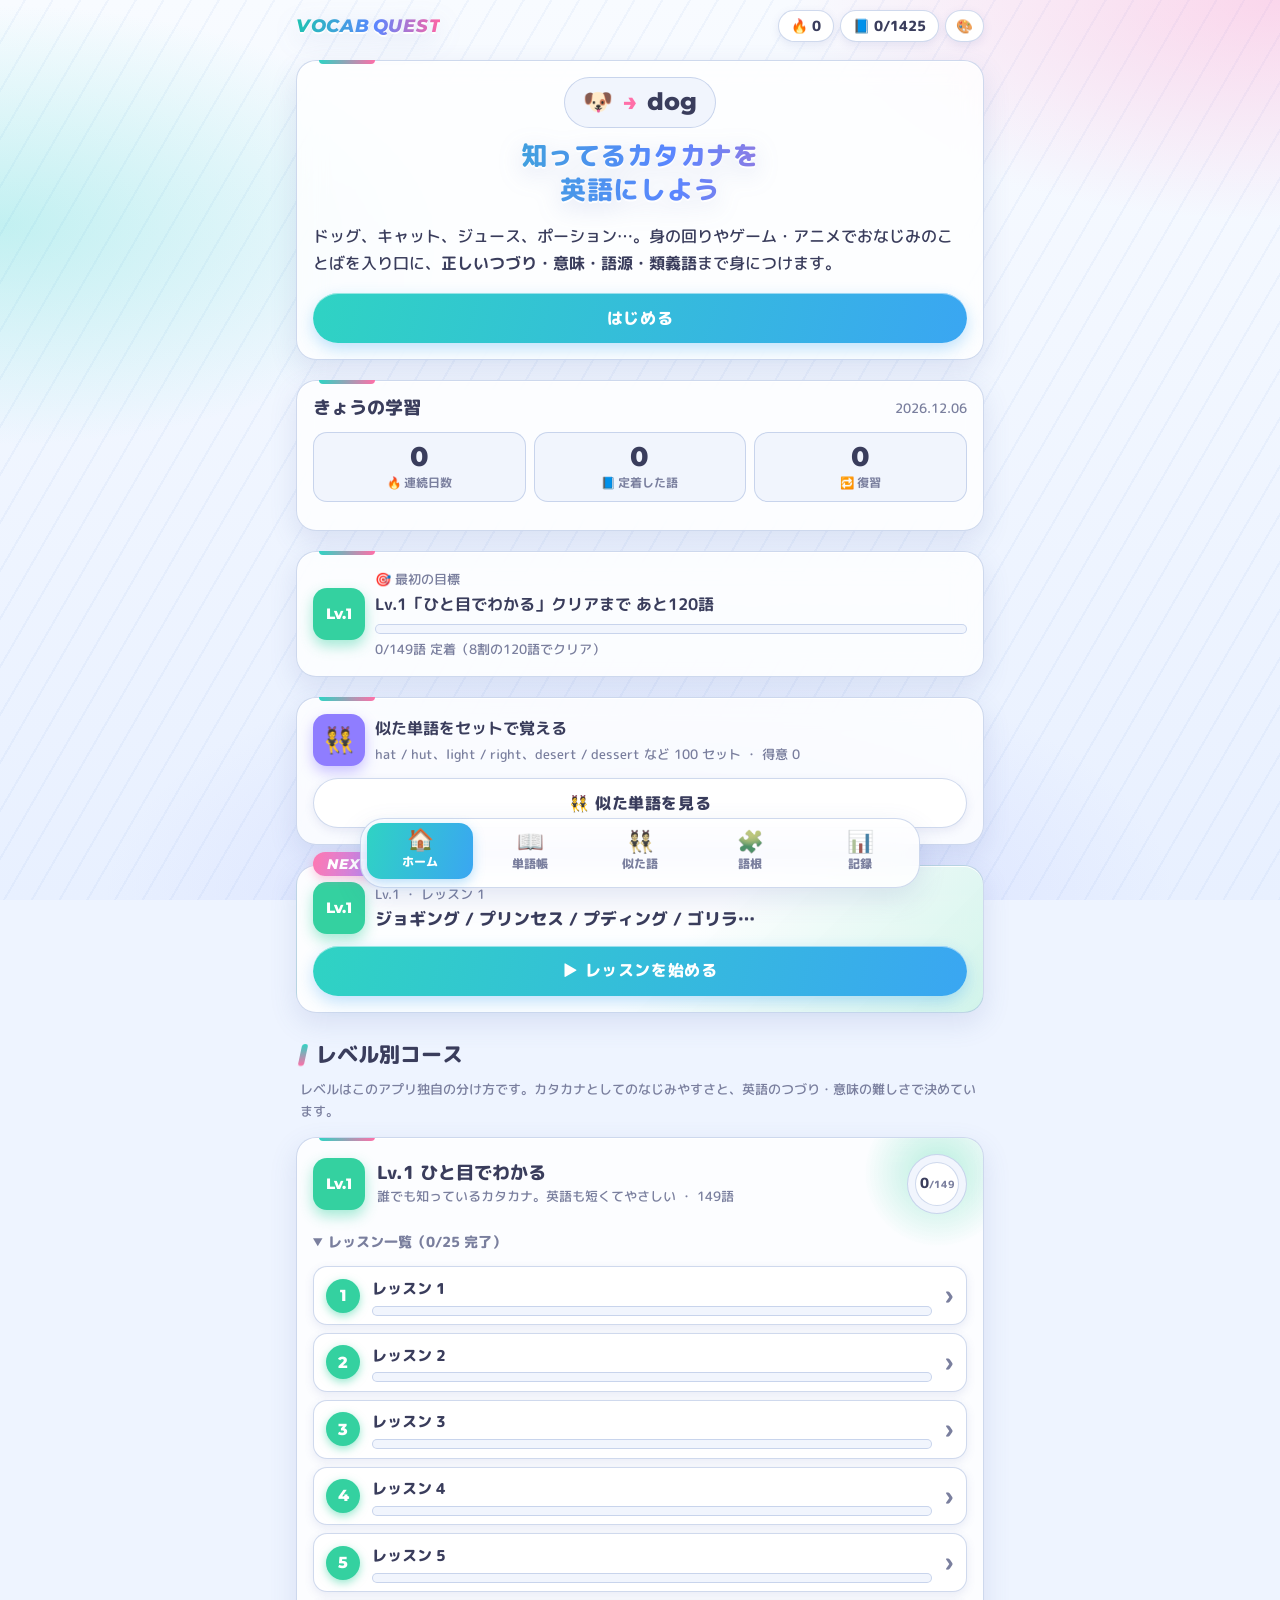
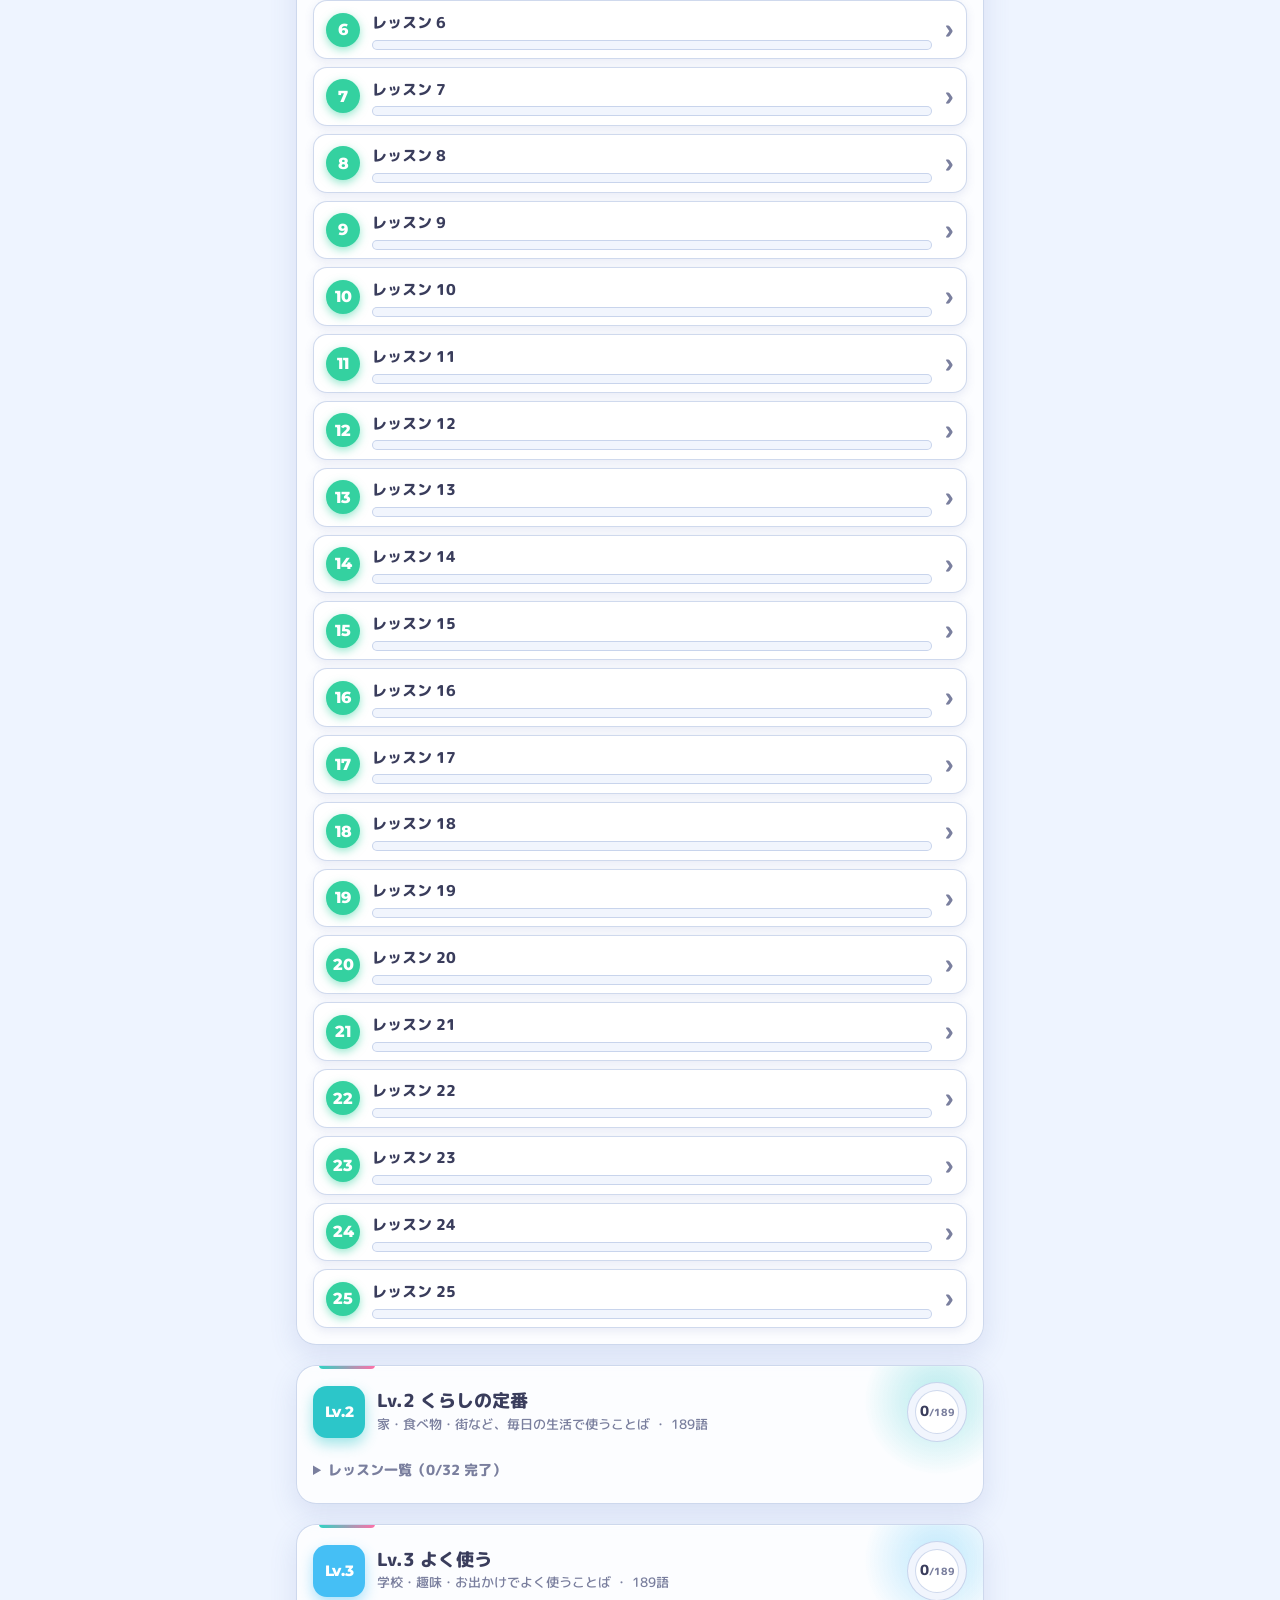
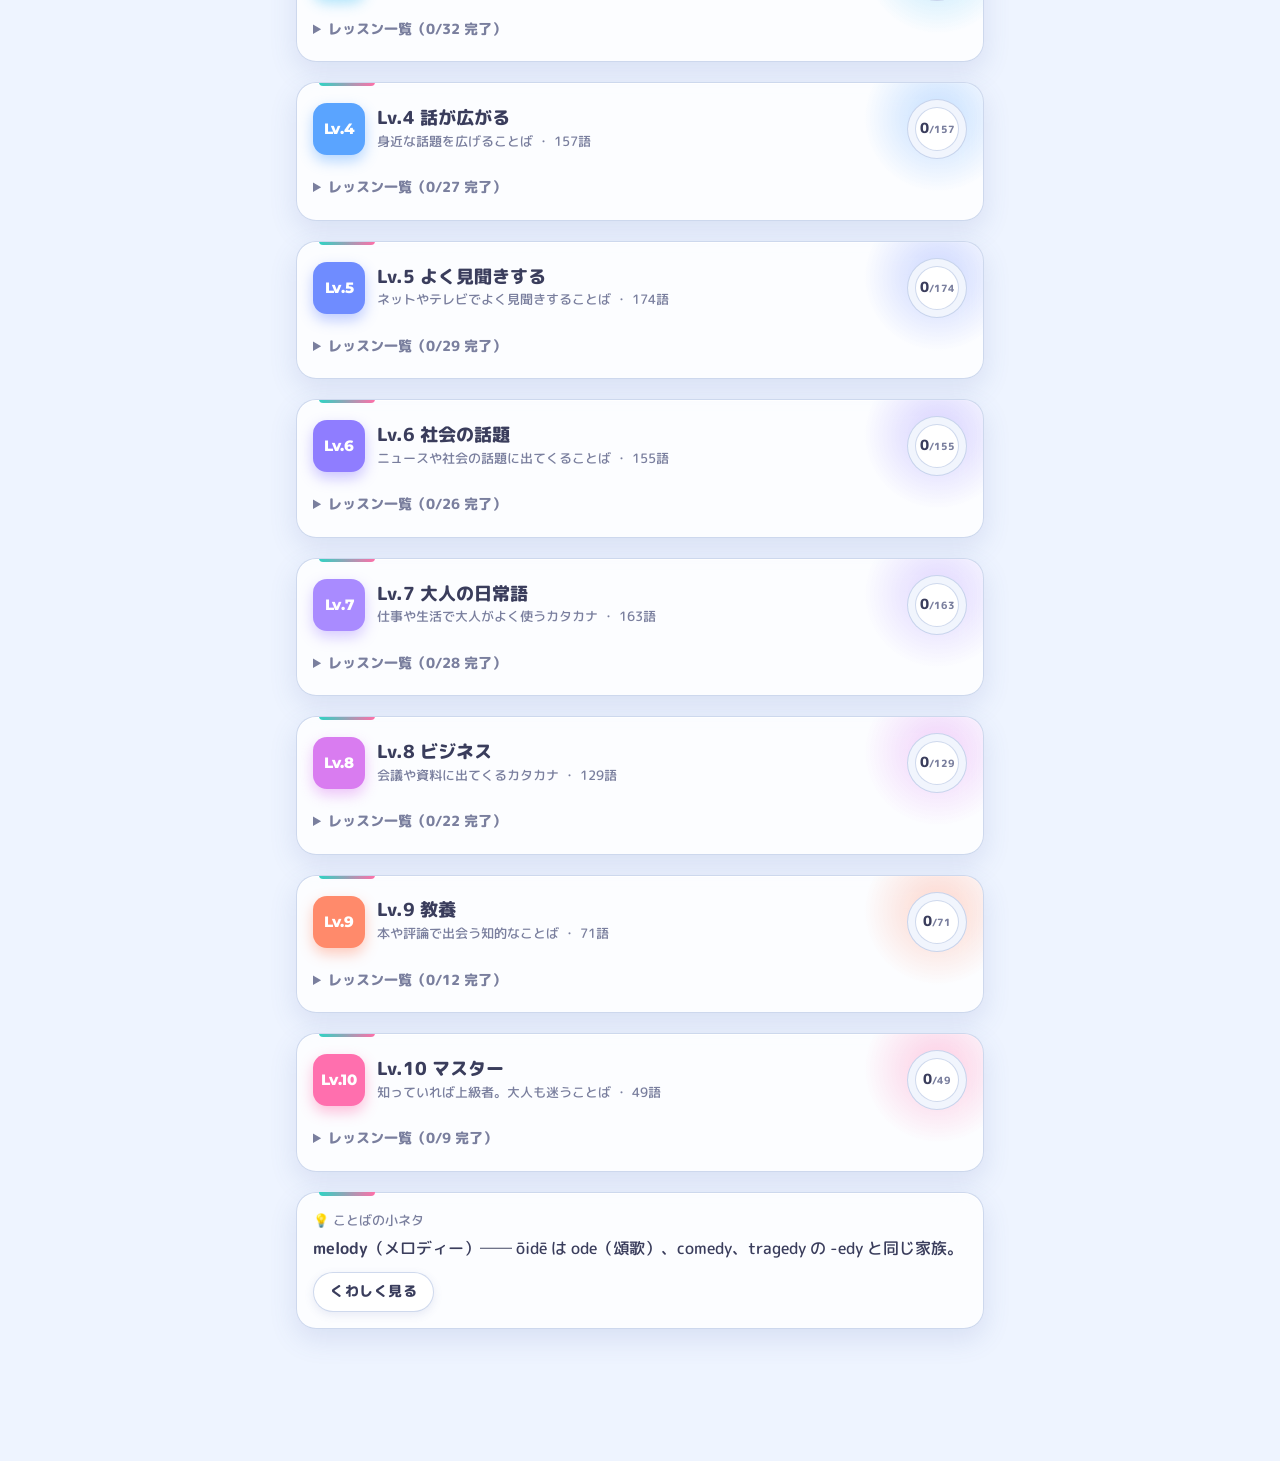
==== index.html @ 6900b091 "Add confusable word sets (hat/hut, light/right, desert/dessert, ...) Learners mix up words that diff" ====
<!doctype html>
<html lang="ja" data-theme="stage">
<head>
  <meta charset="utf-8">
  <meta name="viewport" content="width=device-width, initial-scale=1, viewport-fit=cover">
  <meta name="theme-color" content="#eef4ff">
  <title>Vocab Quest</title>
  <meta name="description" content="身の回りのカタカナ語から英単語を学ぶ">
  <link rel="icon" href="data:image/svg+xml,<svg xmlns='http://www.w3.org/2000/svg' viewBox='0 0 100 100'><text y='.9em' font-size='90'>🗝️</text></svg>">
  <script>
    // 保存済みのテーマを描画前に当てる（ちらつき防止）。テーマの一覧は app.js の THEMES
    try {
      const t = JSON.parse(localStorage.getItem("vocab-quest-save-v3") || "{}").settings?.theme;
      if (["stage", "pop", "street", "noble"].includes(t)) document.documentElement.dataset.theme = t;
    } catch { /* 保存データが読めなければ既定のテーマ */ }
  </script>
  <link rel="preconnect" href="https://fonts.googleapis.com">
  <link rel="preconnect" href="https://fonts.gstatic.com" crossorigin>
  <link rel="stylesheet" href="https://fonts.googleapis.com/css2?family=Dela+Gothic+One&family=M+PLUS+Rounded+1c:wght@500;700;800&family=Montserrat:ital,wght@0,700;0,800;1,800;1,900&family=Shippori+Mincho+B1:wght@700;800&family=Zen+Kaku+Gothic+New:wght@500;700;900&display=swap">
  <link rel="stylesheet" href="app/style.css">
</head>
<body>
  <header class="topbar">
    <div class="brand">VOCAB<span>QUEST</span></div>
    <div class="hud">
      <span class="pill" id="hud-streak" title="連続学習日数">🔥 0</span>
      <span class="pill" id="hud-learned" title="定着した単語">📘 0</span>
      <button class="pill" id="theme-btn" aria-label="テーマを変える">🎨</button>
    </div>
  </header>

  <main id="view" aria-live="polite"></main>

  <nav class="tabs" id="tabs">
    <button data-tab="home" class="active"><span>🏠</span>ホーム</button>
    <button data-tab="dex"><span>📖</span>単語帳</button>
    <button data-tab="pairs"><span>👯</span>似た語</button>
    <button data-tab="roots"><span>🧩</span>語根</button>
    <button data-tab="stats"><span>📊</span>記録</button>
  </nav>

  <div class="modal" id="modal" hidden>
    <div class="modal-body" role="dialog" aria-modal="true">
      <button class="close" id="modal-close" aria-label="閉じる">✕</button>
      <div id="modal-content"></div>
    </div>
  </div>

  <script src="app/app.js"></script>
</body>
</html>
---- app/style.css ----
/*
 * Vocab Quest のスタイル
 * 見た目はテーマで切り替える（<html data-theme="…">）。機能はどのテーマでも同じ。
 *   stage  … ステージ：白〜パステル、半透明のカード、グラデーション（音楽ゲーム風）※既定
 *   pop    … ポップ：太いフチどり、固い影、ぷっくりボタン（カジュアル対戦ゲーム風）
 *   street … ストリート：黒×ネオン、ステッカー、斜めのボタン（アーバンアクション風）
 *   noble  … ノーブル：紺と金、明朝の見出し、羊皮紙のカード（オープンワールドRPG風）
 * 共通部分は下のトークン（CSS 変数）だけで描き、テーマごとの装飾はファイル末尾にまとめる。
 */

/* ========== テーマのトークン ========== */
[data-theme="stage"] {
  color-scheme: light;
  --bg-color: #eef4ff;
  --bg:
    radial-gradient(55% 35% at 100% 0%, rgba(255, 128, 190, .30), transparent 70%),
    radial-gradient(50% 35% at 0% 25%, rgba(64, 220, 205, .28), transparent 70%),
    radial-gradient(60% 40% at 50% 100%, rgba(140, 150, 255, .22), transparent 70%),
    repeating-linear-gradient(-60deg, rgba(110, 150, 220, .07) 0 2px, transparent 2px 24px),
    linear-gradient(180deg, #f8fbff, #e8f0ff);
  --text: #3a3d5c;
  --text-soft: #7a7f9e;
  --on-bg: #3a3d5c;
  --on-bg-soft: #7a7f9e;
  --card: rgba(255, 255, 255, .8);
  --card-solid: #fff;
  --card-2: #f1f5fd;
  --line: #e2e8f4;
  --edge: rgba(150, 170, 215, .45);
  --bw: 1.5px;
  --bw-sm: 1.5px;
  --radius: 20px;
  --radius-sm: 14px;
  --shadow: 0 10px 28px rgba(80, 100, 170, .14), 0 1px 0 rgba(255, 255, 255, .9) inset;
  --shadow-sm: 0 3px 10px rgba(80, 100, 170, .12);
  --primary: linear-gradient(105deg, #2fd3c3, #3aa6f2);
  --primary-solid: #34bfe0;
  --primary-text: #fff;
  --good: linear-gradient(105deg, #5be39b, #22c5a2);
  --good-solid: #22c5a2;
  --good-bg: #e2faf1;
  --bad: linear-gradient(105deg, #ff86a6, #ff5a7c);
  --bad-solid: #ff5a7c;
  --bad-bg: #ffe9ef;
  --btn2: #fff;
  --accent: linear-gradient(105deg, #ff78b0, #b58cff);
  --accent-text: #fff;
  --hi: #ff6fa8;
  --warn: #ffa43b;
  --warn-bg: #fff4e2;
  --hint-bg: #fffae3;
  --tabs-bg: rgba(255, 255, 255, .86);
  --tab-active: linear-gradient(105deg, #2fd3c3, #3aa6f2);
  --tab-active-text: #fff;
  --input-bg: rgba(255, 255, 255, .9);
  --burst: rgba(255, 150, 200, .45);
  --display: "M PLUS Rounded 1c", sans-serif;
  --latin: "Montserrat", "M PLUS Rounded 1c", sans-serif;
  --sans: "M PLUS Rounded 1c", "Hiragino Maru Gothic ProN", "Hiragino Sans", "Noto Sans JP", system-ui, sans-serif;
  --title-fill: linear-gradient(90deg, #1fc2b2, #5a86ff 55%, #ff64a4);
  --area-1: #34d1a0;
  --area-2: #2cc6c9;
  --area-3: #45bff5;
  --area-4: #5aa4ff;
  --area-5: #6f8cff;
  --area-6: #8f7dff;
  --area-7: #a98bff;
  --area-8: #d97cf0;
  --area-9: #ff8a6b;
  --area-10: #ff6fae;
  --lv0: #e2e8f4;
  --lv1: #ffa3bc;
  --lv2: #ffc95c;
  --lv3: #6fdc9a;
  --lv4: #50c4f5;
  --lv5: #b394ff;
}
[data-theme="pop"] {
  color-scheme: light;
  --ink: #1d1747;
  --bg-color: #2a168f;
  --bg:
    radial-gradient(rgba(255, 255, 255, .09) 2px, transparent 2.5px) 0 0 / 24px 24px,
    radial-gradient(120% 60% at 50% 0%, rgba(255, 122, 198, .35), transparent 60%),
    linear-gradient(170deg, #5b3cf5, #2a168f 70%);
  --text: #1d1747;
  --text-soft: #5b5687;
  --on-bg: #fff;
  --on-bg-soft: rgba(255, 255, 255, .85);
  --card: #fff;
  --card-solid: #fff;
  --card-2: #f2efff;
  --line: #d9d3fb;
  --edge: #1d1747;
  --bw: 3px;
  --bw-sm: 2px;
  --radius: 22px;
  --radius-sm: 16px;
  --shadow: 0 6px 0 #1d1747;
  --shadow-sm: 0 3px 0 #1d1747;
  --primary: #ffd23f;
  --primary-solid: #ffd23f;
  --primary-text: #1d1747;
  --good: #3ddc84;
  --good-solid: #3ddc84;
  --good-bg: #d7fbe6;
  --bad: #ff5a6e;
  --bad-solid: #ff5a6e;
  --bad-bg: #ffe1e5;
  --btn2: #fff;
  --accent: #4cc9ff;
  --accent-text: #1d1747;
  --hi: #ff7ac6;
  --warn: #ff9f1c;
  --warn-bg: #fff1db;
  --hint-bg: #fff6d8;
  --tabs-bg: #fff;
  --tab-active: #ffd23f;
  --tab-active-text: #1d1747;
  --input-bg: #fff;
  --burst: rgba(255, 210, 63, .55);
  --display: "Dela Gothic One", "M PLUS Rounded 1c", sans-serif;
  --latin: "Dela Gothic One", sans-serif;
  --sans: "M PLUS Rounded 1c", "Hiragino Maru Gothic ProN", "Hiragino Sans", "Noto Sans JP", system-ui, sans-serif;
  --area-1: #2fd39a;
  --area-2: #26c7c4;
  --area-3: #3fc1ff;
  --area-4: #4fa2ff;
  --area-5: #5f8cff;
  --area-6: #8a7bff;
  --area-7: #a77bff;
  --area-8: #d86be6;
  --area-9: #ff7a59;
  --area-10: #ff5ca8;
  --lv0: #d9d3fb;
  --lv1: #ff9fb0;
  --lv2: #ffc24a;
  --lv3: #7be07b;
  --lv4: #4cc9ff;
  --lv5: #b98bff;
}
[data-theme="street"] {
  color-scheme: dark;
  --neon: #d2ff1f;
  --bg-color: #0d0d0f;
  --bg:
    radial-gradient(rgba(255, 255, 255, .07) 1px, transparent 1.4px) 0 0 / 7px 7px,
    linear-gradient(118deg, transparent 0 62%, rgba(210, 255, 31, .10) 62% 70%, transparent 70% 74%, rgba(255, 64, 129, .08) 74% 77%, transparent 77%),
    linear-gradient(180deg, #151518, #0b0b0d);
  --text: #f3f3f0;
  --text-soft: #9d9d98;
  --on-bg: #f3f3f0;
  --on-bg-soft: #a5a5a0;
  --card: #1a1a1d;
  --card-solid: #212125;
  --card-2: #28282d;
  --line: #34343a;
  --edge: #3b3b42;
  --bw: 2px;
  --bw-sm: 2px;
  --radius: 6px;
  --radius-sm: 4px;
  --shadow: 6px 6px 0 #000;
  --shadow-sm: 3px 3px 0 #000;
  --primary: #d2ff1f;
  --primary-solid: #d2ff1f;
  --primary-text: #0d0d0f;
  --good: #36f28a;
  --good-solid: #36f28a;
  --good-bg: #13301f;
  --bad: #ff4081;
  --bad-solid: #ff4081;
  --bad-bg: #3a1323;
  --btn2: #f3f3f0;
  --accent: #ff4081;
  --accent-text: #fff;
  --hi: #d2ff1f;
  --warn: #ffb020;
  --warn-bg: #33270e;
  --hint-bg: #2c2f14;
  --tabs-bg: #111113;
  --tab-active: #d2ff1f;
  --tab-active-text: #0d0d0f;
  --input-bg: #1a1a1d;
  --burst: rgba(210, 255, 31, .4);
  --display: "Dela Gothic One", "Zen Kaku Gothic New", sans-serif;
  --latin: "Montserrat", sans-serif;
  --sans: "Zen Kaku Gothic New", "Hiragino Sans", "Noto Sans JP", system-ui, sans-serif;
  --area-1: #36f28a;
  --area-2: #2ef2d0;
  --area-3: #2ee6ff;
  --area-4: #45c2ff;
  --area-5: #5c9dff;
  --area-6: #8f94ff;
  --area-7: #b28cff;
  --area-8: #e57cff;
  --area-9: #ff7a3d;
  --area-10: #ff4fa3;
  --lv0: #34343a;
  --lv1: #ff4081;
  --lv2: #ffb020;
  --lv3: #36f28a;
  --lv4: #2ee6ff;
  --lv5: #d2ff1f;
}
[data-theme="noble"] {
  color-scheme: dark;
  --gold: #d3bc8e;
  --bg-color: #11162c;
  --bg:
    radial-gradient(rgba(255, 244, 214, .5) .8px, transparent 1.2px) 0 0 / 53px 47px,
    radial-gradient(rgba(255, 244, 214, .3) .6px, transparent 1px) 20px 30px / 37px 41px,
    radial-gradient(90% 55% at 50% 0%, #34447a, transparent 75%),
    linear-gradient(180deg, #1a2246, #0e1226);
  --text: #3d3528;
  --text-soft: #857a66;
  --on-bg: #f3ead6;
  --on-bg-soft: #c2b594;
  --card: #f4eee1;
  --card-solid: #fbf7ee;
  --card-2: #ebe3d1;
  --line: #ddd0b3;
  --edge: #d3bc8e;
  --bw: 1px;
  --bw-sm: 1.5px;
  --radius: 10px;
  --radius-sm: 8px;
  --shadow: 0 0 0 4px #f4eee1, 0 0 0 5px rgba(211, 188, 142, .7), 0 14px 30px rgba(0, 0, 0, .45);
  --shadow-sm: 0 2px 6px rgba(60, 45, 20, .15);
  --primary: linear-gradient(180deg, #f0d99a, #d1ab5c);
  --primary-solid: #d9b46a;
  --primary-text: #3b2f16;
  --good: linear-gradient(180deg, #9fd08c, #6fae5d);
  --good-solid: #74b061;
  --good-bg: #e6f1dc;
  --bad: linear-gradient(180deg, #e98a7b, #c8584a);
  --bad-solid: #c8584a;
  --bad-bg: #f6e0da;
  --btn2: #fbf7ee;
  --accent: #4a5378;
  --accent-text: #f3ead6;
  --hi: #e9c46a;
  --warn: #c98a2b;
  --warn-bg: #f7ead0;
  --hint-bg: #f8efd6;
  --tabs-bg: rgba(20, 26, 52, .92);
  --tab-active: linear-gradient(180deg, #f0d99a, #d1ab5c);
  --tab-active-text: #3b2f16;
  --input-bg: #fbf7ee;
  --burst: rgba(240, 217, 154, .45);
  --display: "Shippori Mincho B1", "Hiragino Mincho ProN", serif;
  --latin: "Shippori Mincho B1", serif;
  --sans: "Zen Kaku Gothic New", "Hiragino Sans", "Noto Sans JP", system-ui, sans-serif;
  --title-fill: linear-gradient(180deg, #fff3cf, #e1bd6e 60%, #b88a3a);
  --area-1: #6fb58a;
  --area-2: #5fb0ab;
  --area-3: #5fa9d6;
  --area-4: #6d9dd6;
  --area-5: #7a92d6;
  --area-6: #8c8cd6;
  --area-7: #9d86d6;
  --area-8: #b97fbf;
  --area-9: #d9825d;
  --area-10: #c9738f;
  --lv0: #ddd0b3;
  --lv1: #d9868f;
  --lv2: #e0b45a;
  --lv3: #86b86e;
  --lv4: #5fa9d6;
  --lv5: #a58be0;
}

/* ========== 共通 ========== */
* { box-sizing: border-box; }
html, body { margin: 0; }
body {
  min-height: 100vh;
  color: var(--text);
  font-family: var(--sans);
  font-weight: 500;
  line-height: 1.7;
  padding-bottom: calc(96px + env(safe-area-inset-bottom));
  background: var(--bg), var(--bg-color);
  background-color: var(--bg-color);
  background-attachment: fixed;
}
body.in-session { padding-bottom: 32px; }
button { font: inherit; color: inherit; cursor: pointer; -webkit-tap-highlight-color: transparent; }
h1, h2, h3, h4 { line-height: 1.3; margin: 0 0 .5em; font-weight: 800; }
h2 { font-size: 1.2rem; }
h3 { font-size: 1.05rem; }
.muted { color: var(--text-soft); }
.small { font-size: .82rem; }
.center { text-align: center; }
.spacer { flex: 1; min-width: 0; }
.row { display: flex; gap: 10px; align-items: center; flex-wrap: wrap; }
:focus-visible { outline: 3px solid var(--hi); outline-offset: 2px; }

.display { font-family: var(--display); font-weight: 800; letter-spacing: .02em; }
.section-title { font-family: var(--display); font-weight: 800; font-size: 1.3rem; color: var(--on-bg); margin: 28px 4px 14px; }
.section-title .small { font-family: var(--sans); font-weight: 700; color: var(--on-bg-soft); margin-left: 6px; letter-spacing: 0; }
.lead { color: var(--on-bg-soft); margin: -4px 4px 14px; }

/* ---------- カード ---------- */
.card {
  position: relative;
  background: var(--card);
  border: var(--bw) solid var(--edge);
  border-radius: var(--radius);
  box-shadow: var(--shadow);
  padding: 16px;
  margin: 0 0 20px;
}
.pop { animation: pop .38s cubic-bezier(.3, 1.5, .5, 1) both; }
@keyframes pop { from { transform: scale(.95) translateY(8px); opacity: 0; } to { transform: none; opacity: 1; } }

/* ---------- トップバー ---------- */
.topbar {
  position: sticky; top: 0; z-index: 5;
  display: flex; align-items: center; justify-content: space-between; gap: 10px;
  padding: 10px 16px; max-width: 720px; margin: 0 auto;
}
.brand { font-family: var(--latin); font-weight: 800; font-size: 1.15rem; color: var(--on-bg); white-space: nowrap; }
.brand span { margin-left: 3px; }
.hud { display: flex; gap: 6px; }
.pill {
  display: inline-flex; align-items: center; gap: 4px; white-space: nowrap; min-height: 32px;
  padding: 2px 12px; border-radius: 999px; font-weight: 800; font-size: .85rem; color: var(--text);
  background: var(--card-solid); border: var(--bw-sm) solid var(--edge); box-shadow: var(--shadow-sm);
}
button.pill { padding: 2px 10px; }
body.in-session .topbar { display: none; }

main { max-width: 720px; margin: 0 auto; padding: 8px 16px 16px; }

/* ---------- タブ ---------- */
.tabs {
  position: fixed; left: 12px; right: 12px; bottom: calc(12px + env(safe-area-inset-bottom)); z-index: 5;
  max-width: 560px; margin: 0 auto;
  display: grid; grid-template-columns: repeat(5, 1fr); gap: 4px; padding: 6px;
  background: var(--tabs-bg); border: var(--bw) solid var(--edge); border-radius: calc(var(--radius) + 4px);
  box-shadow: var(--shadow); backdrop-filter: blur(12px); -webkit-backdrop-filter: blur(12px);
}
.tabs button {
  background: none; border: 0; border-radius: var(--radius-sm); padding: 4px 0 6px; min-height: 56px;
  display: flex; flex-direction: column; align-items: center; justify-content: center;
  font-size: .72rem; font-weight: 800; color: var(--text-soft); transition: transform .15s;
}
.tabs button span { font-size: 1.35rem; line-height: 1.2; filter: grayscale(.6); }
.tabs button.active { background: var(--tab-active); color: var(--tab-active-text); transform: translateY(-2px); }
.tabs button.active span { filter: none; }
body.in-session .tabs { display: none; }

/* ---------- ボタン ---------- */
.btn {
  --face: var(--primary); --face-text: var(--primary-text);
  display: inline-flex; align-items: center; justify-content: center; gap: 6px;
  min-height: 50px; padding: 8px 22px; border-radius: 999px;
  font-weight: 800; font-size: 1rem; color: var(--face-text);
  background: var(--face); border: 0;
  transition: transform .08s, box-shadow .08s, filter .15s;
}
.btn:hover:not(:disabled) { filter: brightness(1.05); }
.btn.green { --face: var(--good); --face-text: #fff; }
.btn.danger { --face: var(--bad); --face-text: #fff; }
.btn.secondary { --face: var(--btn2); --face-text: var(--text); }
.btn.ghost { background: transparent; box-shadow: none; border-color: transparent; color: var(--text-soft); text-decoration: underline; text-underline-offset: 3px; }
.btn.small { min-height: 40px; padding: 4px 16px; font-size: .88rem; }
.btn.block { width: 100%; }
.btn:disabled { opacity: .45; cursor: not-allowed; }
.icon-btn {
  width: 44px; height: 44px; flex: none; border-radius: var(--radius-sm); font-weight: 800; color: var(--text);
  background: var(--card-solid); border: var(--bw-sm) solid var(--edge); box-shadow: var(--shadow-sm);
}
.speak {
  flex: none; min-width: 44px; min-height: 40px; border-radius: var(--radius-sm); font-size: 1rem;
  background: var(--card-2); border: var(--bw-sm) solid var(--edge);
}
.speak:active { transform: translateY(2px); }

.chip {
  display: inline-flex; align-items: center; gap: 6px; padding: 3px 12px; border-radius: 999px;
  font-size: .85rem; font-weight: 700; margin: 3px 4px 3px 0;
  background: var(--card-2); border: var(--bw-sm) solid var(--edge); color: var(--text);
}
button.chip:active { transform: translateY(2px); }

/* ---------- ゲージ類 ---------- */
.bar { height: 10px; background: var(--card-2); border: var(--bw-sm) solid var(--edge); border-radius: 999px; overflow: hidden; }
.bar div { height: 100%; width: 0; border-radius: 999px; transition: width .5s; background: var(--good); }
.bar.lv0 div { background: var(--lv0); } .bar.lv1 div { background: var(--lv1); } .bar.lv2 div { background: var(--lv2); }
.bar.lv3 div { background: var(--lv3); } .bar.lv4 div { background: var(--lv4); } .bar.lv5 div { background: var(--lv5); }

/* 習熟度メーター：5マス。段階ごとに色が変わる */
.meter { display: inline-flex; gap: 2px; vertical-align: middle; flex: none; }
.meter i { width: 9px; height: 12px; border-radius: 3px; background: var(--card-2); border: 1.5px solid var(--edge); }
.meter.lv1 i:nth-child(-n+1), .meter.lv2 i:nth-child(-n+2), .meter.lv3 i:nth-child(-n+3),
.meter.lv4 i:nth-child(-n+4), .meter.lv5 i:nth-child(-n+5) { background: var(--c); border-color: var(--c); }
.meter.lv1 { --c: var(--lv1); } .meter.lv2 { --c: var(--lv2); } .meter.lv3 { --c: var(--lv3); }
.meter.lv4 { --c: var(--lv4); } .meter.lv5 { --c: var(--lv5); }

/* 円形プログレス */
.ring {
  --p: 0; --c: var(--area, var(--good-solid));
  flex: none; width: 60px; height: 60px; border-radius: 50%; display: inline-grid; place-items: center;
  background: conic-gradient(var(--c) calc(var(--p) * 1%), var(--card-2) 0);
  border: var(--bw-sm) solid var(--edge);
}
.ring > span {
  width: 44px; height: 44px; border-radius: 50%; background: var(--card-solid); border: var(--bw-sm) solid var(--edge);
  display: flex; align-items: baseline; justify-content: center; padding-top: 13px;
  font-weight: 800; font-size: .85rem; line-height: 1; white-space: nowrap; color: var(--text);
}
.ring small { font-size: .6rem; color: var(--text-soft); }

/* ---------- ホーム ---------- */
.welcome { text-align: center; }
.welcome .display { font-size: 1.6rem; margin: 10px 0; line-height: 1.35; }
.welcome p { text-align: left; }
.welcome-art {
  display: inline-flex; align-items: center; gap: 10px; font-size: 1.5rem; font-weight: 800; font-family: var(--latin);
  padding: 4px 18px; border-radius: 999px; background: var(--card-2); border: var(--bw-sm) solid var(--edge);
}
.welcome-art span { color: var(--hi); }

.today h2 { font-size: 1.1rem; margin: 0; }
.today-grid { display: grid; grid-template-columns: repeat(3, 1fr); gap: 8px; margin: 12px 0; }
.stat-tile {
  display: flex; flex-direction: column; align-items: center; padding: 8px 4px; border-radius: var(--radius-sm);
  background: var(--card-2); border: var(--bw-sm) solid var(--edge);
}
.stat-tile b { font-family: var(--latin); font-weight: 800; font-size: 1.7rem; line-height: 1.2; }
.stat-tile span { font-size: .72rem; font-weight: 700; color: var(--text-soft); white-space: nowrap; }
.stat-tile.hot { border-color: var(--hi); }
.today .small.center { margin: 8px 0 0; }

.next-lesson .btn { margin-top: 12px; }
.ribbon {
  position: absolute; z-index: 2; top: -14px; left: 16px; padding: 0 14px; border-radius: 999px; line-height: 1.8;
  font-family: var(--latin); font-weight: 800; font-style: italic; font-size: .85rem; letter-spacing: .08em;
  color: var(--accent-text); background: var(--accent);
}
.lesson-words { font-weight: 800; font-size: 1.05rem; }

.topic-badge {
  flex: none; width: 52px; height: 52px; border-radius: var(--radius-sm); display: grid; place-items: center; font-size: 1.6rem;
  background: var(--area); border: var(--bw-sm) solid var(--edge);
}
.topic-badge.big { width: 76px; height: 76px; font-size: 2.4rem; border-radius: calc(var(--radius-sm) + 6px); margin: 0 auto 8px; }
.topic-head { position: relative; display: flex; align-items: center; gap: 12px; margin-bottom: 12px; }
.topic-head h3 { margin: 0; font-size: 1.15rem; font-family: var(--display); }
.lesson-list { display: grid; gap: 8px; }
.lessons summary { cursor: pointer; font-weight: 800; font-size: .9rem; padding: 4px 0; color: var(--text-soft); list-style-position: inside; }
.lessons[open] summary { margin-bottom: 8px; }
.lesson {
  display: flex; align-items: center; gap: 12px; width: 100%; min-height: 56px; text-align: left; color: var(--text);
  padding: 8px 12px; border-radius: var(--radius-sm); background: var(--card-solid); border: var(--bw-sm) solid var(--edge);
  box-shadow: var(--shadow-sm); transition: transform .08s, box-shadow .08s;
}
.lesson:hover { background: var(--card-2); }
.lesson:active { transform: translateY(2px); }
.lesson .num {
  flex: none; width: 34px; height: 34px; border-radius: 50%; display: grid; place-items: center;
  font-family: var(--latin); font-weight: 800; color: #fff; background: var(--area);
}
.lesson.done .num { background: var(--good-solid); }
.lesson-name { display: block; font-weight: 800; font-size: .95rem; margin-bottom: 4px; }
.topic-badge.grade { font-family: var(--latin); font-weight: 800; font-size: .95rem; color: #fff; letter-spacing: -.02em; }
.topic-badge.grade.big { font-size: 1.5rem; }
.dist-label .topic-badge.grade { width: 34px; height: 34px; font-size: .72rem; border-radius: 10px; }
.dist-row.grade-row { grid-template-columns: 150px 1fr 52px; }
.grade-chip {
  display: inline-block; font-size: .7rem; font-weight: 800; line-height: 1.6; padding: 0 8px; border-radius: 999px;
  color: #fff; background: var(--area, var(--accent)); vertical-align: middle;
}
.detail-head .grade-chip { margin-right: 4px; }
.level-card b { display: block; margin-bottom: 6px; }
.level-card .bar { margin-bottom: 4px; }
.level-up { display: grid; justify-items: center; gap: 4px; text-align: center; }
/* 似た単語 */
.chip-row { display: flex; flex-wrap: wrap; gap: 6px; margin: 14px 0; }
.chip.on { background: var(--accent); color: var(--accent-text); border-color: transparent; }
.pair-words { display: grid; grid-template-columns: repeat(auto-fit, minmax(120px, 1fr)); gap: 8px; margin: 10px 0 6px; }
.pair-word { padding: 8px 10px; border-radius: var(--radius-sm); background: var(--card-2); border: var(--bw-sm) solid var(--edge); }
.pair-word .en { font-family: var(--latin); font-size: 1.2rem; }
.ipa { font-family: "Lucida Sans Unicode", "Arial Unicode MS", system-ui, sans-serif; }
.pair-point { margin: 6px 0 8px; }
.pair-examples summary { cursor: pointer; font-weight: 800; color: var(--text-soft); margin-bottom: 6px; }
.pair-card .btn { margin-top: 6px; }
.pair-sentence { display: block; font-family: var(--latin); font-size: 1.15rem; font-weight: 800; line-height: 1.5; margin-bottom: 6px; }
.pairs-home .btn { margin-top: 12px; }
.cefr { font-family: var(--latin); font-size: .68rem; font-weight: 800; padding: 0 6px; border-radius: 6px; background: var(--card-2); border: 1px solid var(--edge); margin-left: 4px; }
.lesson .chev { font-size: 1.5rem; font-weight: 800; color: var(--text-soft); }
.trivia p { margin: 4px 0 10px; }

.lesson-intro { text-align: center; }
.lesson-intro .display { font-size: 1.8rem; margin: 4px 0; }
.word-rows { list-style: none; padding: 0; margin: 14px 0 18px; display: grid; gap: 6px; text-align: left; }
.word-rows button {
  width: 100%; display: flex; align-items: center; gap: 10px; min-height: 48px; padding: 6px 12px; color: var(--text);
  background: var(--card-2); border: var(--bw-sm) solid var(--edge); border-radius: var(--radius-sm); text-align: left;
}
.word-rows b { margin-right: 8px; }

/* ---------- 問題 ---------- */
.quiz-top { display: flex; align-items: center; gap: 10px; padding-top: 8px; }
.steps {
  flex: 1; display: flex; gap: 4px; padding: 5px; border-radius: 999px;
  background: var(--card-solid); border: var(--bw-sm) solid var(--edge); box-shadow: var(--shadow-sm);
}
.steps i { flex: 1; height: 10px; border-radius: 999px; background: var(--card-2); }
.steps i.now { background: var(--primary); animation: pulse 1.2s ease-in-out infinite; }
.steps i.ok { background: var(--good-solid); }
.steps i.ng { background: var(--bad-solid); }
@keyframes pulse { 50% { opacity: .45; } }
.count { font-family: var(--latin); font-weight: 800; font-style: italic; color: var(--on-bg); min-width: 44px; text-align: right; }
.quiz-title { color: var(--on-bg-soft); margin: 8px 4px 14px; font-weight: 700; }

.tag {
  display: inline-block; padding: 2px 12px; border-radius: 999px; font-size: .8rem; font-weight: 800;
  background: var(--accent); color: var(--accent-text);
}
.prompt { font-size: 1.05rem; margin: 10px 0 4px; font-weight: 700; }
.prompt .big { display: block; font-family: var(--display); font-weight: 800; font-size: 2.1rem; line-height: 1.35; margin: 4px 0; word-break: break-word; }
.prompt .big.en { font-family: var(--latin); letter-spacing: .01em; }
.prompt .scene { display: block; font-size: .85rem; font-weight: 500; color: var(--text-soft); margin: 2px 0 8px; }
.prompt .origin { display: block; padding: 10px 14px; margin: 4px 0 10px; border-radius: var(--radius-sm); background: var(--hint-bg); border: var(--bw-sm) dashed var(--edge); }

.choices { display: grid; gap: 10px; margin-top: 14px; }
.choice {
  display: flex; align-items: center; gap: 12px; text-align: left; min-height: 56px; padding: 8px 14px 8px 10px; color: var(--text);
  border-radius: var(--radius-sm); background: var(--card-solid); border: var(--bw-sm) solid var(--edge); box-shadow: var(--shadow-sm);
  font-weight: 700; transition: transform .08s, box-shadow .08s, background .15s, border-color .15s;
}
.choice .key {
  flex: none; width: 32px; height: 32px; border-radius: 10px; display: grid; place-items: center;
  font-family: var(--latin); font-weight: 800; font-size: .9rem; background: var(--card-2); border: var(--bw-sm) solid var(--edge);
}
.choice:hover:not(:disabled) { border-color: var(--hi); }
.choice:hover:not(:disabled) .key { background: var(--primary); color: var(--primary-text); border-color: transparent; }
.choice:active:not(:disabled) { transform: translateY(2px); }
.choice:disabled { cursor: default; }
.choice.correct { background: var(--good-bg); border-color: var(--good-solid); animation: bounce .45s; }
.choice.wrong { background: var(--bad-bg); border-color: var(--bad-solid); animation: shake .35s; }
.choice.correct .key, .choice.wrong .key { font-size: 0; color: #fff; border-color: transparent; }
.choice.correct .key { background: var(--good-solid); }
.choice.wrong .key { background: var(--bad-solid); }
.choice.correct .key::after { content: "✓"; font-size: .95rem; }
.choice.wrong .key::after { content: "✗"; font-size: .95rem; }
@keyframes bounce { 40% { transform: scale(1.03); } 70% { transform: scale(.99); } }
@keyframes shake { 25% { transform: translateX(-6px); } 75% { transform: translateX(6px); } }

.spell-slots { display: flex; flex-wrap: wrap; gap: 5px; min-height: 52px; margin: 16px 0; justify-content: center; }
.spell-slots span {
  width: 32px; height: 44px; border-radius: 10px; display: grid; place-items: center;
  font-family: var(--latin); font-weight: 800; font-size: 1.35rem; background: var(--card-2); border: var(--bw-sm) dashed var(--text-soft);
}
.spell-slots span.filled { background: var(--card-solid); border: var(--bw-sm) solid var(--edge); animation: pop .2s both; }
.spell-slots.correct span { background: var(--good-bg); border-color: var(--good-solid); }
.spell-slots.wrong span { background: var(--bad-bg); border-color: var(--bad-solid); }
.spell-slots.wrong { animation: shake .35s; }
.tiles { display: flex; flex-wrap: wrap; gap: 8px; justify-content: center; }
.tile {
  width: 46px; height: 50px; border-radius: 12px; font-family: var(--latin); font-weight: 800; font-size: 1.35rem;
  color: var(--primary-text); background: var(--primary); border: 0; box-shadow: var(--shadow-sm);
}
.tile:active:not(:disabled) { transform: translateY(3px); }
.tile:disabled { opacity: .2; }

.helpers { display: flex; flex-wrap: wrap; gap: 8px; align-items: center; margin-top: 16px; padding-top: 14px; border-top: 2px dashed var(--line); }
.helpers[hidden] { display: none; }

.tip { background: var(--card-2); border-radius: var(--radius-sm); padding: 10px 14px; margin-top: 10px; font-size: .9rem; border: var(--bw-sm) solid var(--edge); }
.tip.warn { background: var(--warn-bg); border-color: var(--warn); border-left-width: 6px; }
#hint .tip { background: var(--hint-bg); }

.feedback { padding: 0; overflow: hidden; }
.feedback .verdict {
  display: flex; align-items: center; gap: 10px; padding: 10px 16px;
  font-family: var(--display); font-weight: 800; font-size: 1.2rem; color: #fff;
}
.feedback.ok .verdict { background: var(--good); }
.feedback.ng .verdict { background: var(--bad); }
.fb-body { padding: 14px 16px 16px; }
.feedback .word { font-family: var(--latin); font-weight: 800; font-size: 1.6rem; }
.feedback .meaning { font-weight: 800; font-size: 1.05rem; }

/* ---------- 結果 ---------- */
.result { text-align: center; padding-top: 12px; }
.result .display { font-size: 2rem; margin: 6px 0 0; }
.result > p { color: var(--on-bg-soft); margin: 4px 0 18px; }
.burst { position: relative; width: 150px; height: 150px; margin: 0 auto; display: grid; place-items: center; }
.burst::before {
  content: ""; position: absolute; inset: 0; border-radius: 50%;
  background: repeating-conic-gradient(var(--burst) 0 12deg, transparent 12deg 30deg);
  -webkit-mask: radial-gradient(circle, #000 35%, transparent 70%); mask: radial-gradient(circle, #000 35%, transparent 70%);
  opacity: 0;
}
.burst.shine::before { opacity: 1; animation: spin 12s linear infinite; }
.burst span {
  position: relative; width: 104px; height: 104px; border-radius: 50%; display: grid; place-items: center; font-size: 3.4rem;
  background: var(--card-solid); border: var(--bw) solid var(--edge); box-shadow: var(--shadow);
  animation: pop .5s cubic-bezier(.3, 1.8, .5, 1) both;
}
@keyframes spin { to { transform: rotate(360deg); } }
.result-grid { display: grid; grid-template-columns: repeat(3, 1fr); gap: 10px; text-align: center; }
.result-grid > div {
  display: flex; flex-direction: column; align-items: center; justify-content: center; gap: 4px;
  padding: 10px 4px; border-radius: var(--radius-sm); background: var(--card-2); border: var(--bw-sm) solid var(--edge);
}
.result-grid > div > span:last-child { font-size: .75rem; font-weight: 700; color: var(--text-soft); }
.result-grid b { font-family: var(--latin); font-weight: 800; font-size: 1.7rem; line-height: 60px; }
.result-grid b small { font-size: .9rem; color: var(--text-soft); }
.drops { text-align: left; }
.drops h4 { margin: 8px 0 6px; font-size: .95rem; }
.drops h4:first-child { margin-top: 0; }

/* ---------- 単語帳 ---------- */
.filters { display: grid; grid-template-columns: 1fr auto; gap: 8px; margin-bottom: 10px; }
.filters input, .filters select {
  min-height: 48px; padding: 8px 14px; border-radius: var(--radius-sm); border: var(--bw-sm) solid var(--edge); box-shadow: var(--shadow-sm);
  background: var(--input-bg); color: var(--text); font: inherit; font-weight: 700; min-width: 0;
}
.toggle { display: inline-flex; align-items: center; gap: 10px; font-weight: 700; cursor: pointer; margin-bottom: 14px; }
main > .toggle { color: var(--on-bg); margin-left: 4px; }
.toggle input { position: absolute; opacity: 0; width: 1px; height: 1px; }
.toggle span {
  position: relative; width: 48px; height: 28px; border-radius: 999px; flex: none;
  background: var(--card-2); border: var(--bw-sm) solid var(--edge); transition: background .2s;
}
.toggle span::after {
  content: ""; position: absolute; top: 3px; left: 3px; width: 18px; height: 18px; border-radius: 50%;
  background: #fff; box-shadow: 0 1px 3px rgba(0, 0, 0, .3); transition: transform .2s;
}
.toggle input:checked + span { background: var(--good-solid); }
.toggle input:checked + span::after { transform: translateX(20px); }
.toggle input:focus-visible + span { outline: 3px solid var(--hi); outline-offset: 2px; }
.card .toggle { margin-bottom: 0; }

.dex-grid { display: grid; grid-template-columns: repeat(auto-fill, minmax(150px, 1fr)); gap: 12px; }
.dex-item {
  display: flex; flex-direction: column; align-items: flex-start; gap: 2px; text-align: left; color: var(--text);
  padding: 16px 12px 12px; border-radius: var(--radius-sm); background-color: var(--card-solid);
  border: var(--bw-sm) solid var(--edge); box-shadow: var(--shadow-sm);
  background-image: linear-gradient(var(--area), var(--area)); background-size: 100% 6px; background-repeat: no-repeat;
}
.dex-item:active { transform: translateY(2px); }
.dex-item .w { font-family: var(--latin); font-weight: 800; font-size: 1.05rem; }
.dex-item.new { background-color: var(--card-2); }
.dex-item.new .w { color: var(--text-soft); }

.detail-head { text-align: left; padding-right: 44px; }
.detail .display { font-family: var(--latin); font-size: 2.1rem; margin: 0; word-break: break-word; }
.detail .meaning { font-size: 1.1rem; font-weight: 800; margin: 8px 0; }
.detail section { margin-top: 18px; }
.detail h4 {
  display: flex; width: fit-content; align-items: center; gap: 6px; margin: 0 0 8px; font-size: .9rem;
  padding: 1px 12px; border-radius: 999px; color: #fff; background: var(--area);
}
.detail h4 .speak { min-width: 30px; min-height: 26px; margin-right: -8px; font-size: .75rem; background: #fff; border: 0; }
.syn-table { width: 100%; border-collapse: collapse; font-size: .9rem; }
.syn-table th, .syn-table td { border-top: 1px solid var(--line); padding: 8px 6px; vertical-align: top; text-align: left; }
.syn-table th { color: var(--text-soft); font-weight: 700; }
@media (max-width: 520px) {
  .syn-table thead { display: none; }
  .syn-table tr { display: block; border-top: 1px solid var(--line); padding: 8px 0; }
  .syn-table td { display: block; border: 0; padding: 2px 0; }
}

/* ---------- 語根 ---------- */
.root-head { display: flex; align-items: center; gap: 12px; margin-bottom: 10px; }
.root-form {
  flex: none; min-width: 64px; padding: 6px 10px; border-radius: var(--radius-sm); text-align: center;
  font-family: var(--latin); font-weight: 800; font-size: 1.1rem; background: var(--card-2); border: var(--bw-sm) solid var(--edge);
}
.root .ring { --c: var(--lv3); }
.root.done .root-form { background: var(--primary); color: var(--primary-text); border-color: transparent; }

/* ---------- 記録・設定 ---------- */
.dist-row { display: grid; grid-template-columns: 130px 1fr 32px; gap: 10px; align-items: center; margin: 8px 0; }
.dist-label { display: flex; align-items: center; gap: 8px; }
.dist-row .num { text-align: right; font-weight: 800; }

/* テーマ選択：各プレビューは自分の data-theme のトークンで描く */
.theme-grid { display: grid; grid-template-columns: 1fr 1fr; gap: 10px; margin-top: 10px; }
.theme-option {
  display: flex; flex-direction: column; gap: 6px; padding: 6px; text-align: left; color: var(--text);
  border-radius: var(--radius-sm); background: var(--card-2); border: 2px solid transparent;
}
.theme-option[aria-pressed="true"] { border-color: var(--hi); box-shadow: 0 0 0 2px var(--hi); }
.theme-option b { display: block; font-size: .9rem; padding: 0 4px; }
.theme-option .small { padding: 0 4px 2px; line-height: 1.4; }
.pv {
  position: relative; height: 88px; border-radius: calc(var(--radius-sm) - 4px); overflow: hidden;
  background: var(--bg), var(--bg-color); background-color: var(--bg-color);
  display: flex; flex-direction: column; justify-content: center; gap: 6px; padding: 10px;
}
.pv-card {
  height: 30px; border-radius: min(var(--radius), 10px); background: var(--card); border: var(--bw) solid var(--edge);
  display: flex; align-items: center; padding: 0 8px; gap: 6px;
  font-family: var(--display); font-weight: 800; font-size: .8rem; color: var(--text);
}
.pv-card i { width: 22px; height: 8px; border-radius: 99px; background: var(--good-solid); }
.pv-btn {
  align-self: flex-start; height: 22px; padding: 0 14px; border-radius: 99px; display: grid; place-items: center;
  font-size: .7rem; font-weight: 800; color: var(--primary-text); background: var(--primary);
}

/* ---------- モーダル（ボトムシート） ---------- */
.modal { position: fixed; inset: 0; z-index: 10; background: rgba(10, 10, 30, .55); display: flex; align-items: flex-end; justify-content: center; }
.modal[hidden] { display: none; }
.modal-body {
  position: relative; width: 100%; max-width: 720px; max-height: 90vh; overflow-y: auto; color: var(--text);
  background: var(--card-solid); border: var(--bw) solid var(--edge); border-bottom: 0; border-radius: 28px 28px 0 0;
  padding: 22px 18px calc(28px + env(safe-area-inset-bottom));
  animation: sheet .3s cubic-bezier(.3, 1.3, .5, 1);
}
@keyframes sheet { from { transform: translateY(40px); opacity: 0; } }
.modal .close {
  position: absolute; top: 12px; right: 12px; z-index: 1; width: 42px; height: 42px; border-radius: var(--radius-sm); font-weight: 800;
  color: var(--text); background: var(--card-2); border: var(--bw-sm) solid var(--edge);
}
@media (min-width: 740px) {
  .modal { align-items: center; }
  .modal-body { border-bottom: var(--bw) solid var(--edge); border-radius: 28px; box-shadow: var(--shadow); }
}

@media (max-width: 380px) {
  .hud #hud-learned { display: none; }
  .dist-row { grid-template-columns: 100px 1fr 28px; }
  .dist-row.grade-row { grid-template-columns: 40px 1fr 52px; }
  .dist-label .small { display: none; }
}
@media (prefers-reduced-motion: reduce) {
  *, *::before, *::after { animation: none !important; transition: none !important; }
}

/* ============================================================
   テーマごとの装飾
   ============================================================ */

/* ---------- ステージ ---------- */
[data-theme="stage"] .card { backdrop-filter: blur(14px); -webkit-backdrop-filter: blur(14px); }
/* カード左上の細いグラデーションライン */
[data-theme="stage"] .card:not(.feedback):not(.next-lesson)::after {
  content: ""; position: absolute; top: -1px; left: 22px; width: 56px; height: 4px; border-radius: 0 0 4px 4px;
  background: linear-gradient(90deg, #2fd3c3, #ff6fa8);
}
[data-theme="stage"] .display,
[data-theme="stage"] .brand {
  background: var(--title-fill); -webkit-background-clip: text; background-clip: text; color: transparent;
  filter: drop-shadow(0 2px 0 rgba(255, 255, 255, .9)) drop-shadow(0 6px 12px rgba(90, 110, 190, .18));
}
[data-theme="stage"] .brand { font-style: italic; letter-spacing: .04em; }
[data-theme="stage"] .section-title { display: flex; align-items: baseline; gap: 4px; }
[data-theme="stage"] .section-title::before {
  content: ""; align-self: center; width: 6px; height: 22px; margin-right: 6px; border-radius: 3px;
  background: linear-gradient(180deg, #2fd3c3, #ff6fa8); transform: skewX(-12deg);
}
[data-theme="stage"] .btn { box-shadow: 0 6px 16px rgba(58, 166, 242, .32), inset 0 1px 0 rgba(255, 255, 255, .5); letter-spacing: .04em; }
[data-theme="stage"] .btn.green { box-shadow: 0 6px 16px rgba(34, 197, 162, .32), inset 0 1px 0 rgba(255, 255, 255, .5); }
[data-theme="stage"] .btn.danger { box-shadow: 0 6px 16px rgba(255, 90, 124, .3); }
[data-theme="stage"] .btn.secondary { border: 1.5px solid var(--edge); box-shadow: var(--shadow-sm); }
[data-theme="stage"] .btn.ghost { box-shadow: none; border: 0; }
[data-theme="stage"] .btn:active:not(:disabled) { transform: scale(.97); }
[data-theme="stage"] .tabs button.active { box-shadow: 0 4px 12px rgba(58, 166, 242, .35); }
[data-theme="stage"] .choice { position: relative; overflow: hidden; }
[data-theme="stage"] .choice::before {
  content: ""; position: absolute; left: 0; top: 0; bottom: 0; width: 4px; background: var(--primary); opacity: 0; transition: opacity .15s;
}
[data-theme="stage"] .choice:hover:not(:disabled)::before { opacity: 1; }
[data-theme="stage"] .topic { overflow: hidden; }
[data-theme="stage"] .topic::before {
  content: ""; position: absolute; top: -40px; right: -30px; width: 150px; height: 150px; border-radius: 50%;
  background: radial-gradient(circle, color-mix(in srgb, var(--area) 35%, transparent), transparent 70%); pointer-events: none;
}
[data-theme="stage"] .topic-badge { border: 0; box-shadow: 0 6px 14px color-mix(in srgb, var(--area) 45%, transparent); }
[data-theme="stage"] .lesson .num { box-shadow: 0 3px 8px color-mix(in srgb, var(--area) 50%, transparent); }
[data-theme="stage"] .ribbon { box-shadow: 0 4px 10px rgba(255, 111, 168, .35); }
[data-theme="stage"] .next-lesson { background: linear-gradient(135deg, rgba(255, 255, 255, .88) 55%, color-mix(in srgb, var(--area) 22%, rgba(255, 255, 255, .88))); }
[data-theme="stage"] .feedback .verdict { font-style: italic; letter-spacing: .04em; }
[data-theme="stage"] .detail h4 { box-shadow: 0 3px 8px color-mix(in srgb, var(--area) 40%, transparent); }
[data-theme="stage"] .modal-body { background: rgba(255, 255, 255, .96); backdrop-filter: blur(16px); }

/* ---------- ポップ ---------- */
[data-theme="pop"] .display,
[data-theme="pop"] .section-title,
[data-theme="pop"] .brand,
[data-theme="pop"] .count {
  font-weight: 400; color: #fff; -webkit-text-stroke: 6px var(--ink); paint-order: stroke fill; text-shadow: 0 4px 0 var(--ink);
}
[data-theme="pop"] .brand span { color: #ffd23f; }
[data-theme="pop"] .count { -webkit-text-stroke-width: 4px; text-shadow: none; font-style: normal; }
[data-theme="pop"] .section-title .small { -webkit-text-stroke: 0; text-shadow: none; }
[data-theme="pop"] .detail .display { font-family: var(--display); }
[data-theme="pop"] .feedback .verdict,
[data-theme="pop"] .lesson .num { font-family: var(--display); font-weight: 400; -webkit-text-stroke: 5px var(--ink); paint-order: stroke fill; border-bottom: 3px solid var(--ink); }
[data-theme="pop"] .lesson .num { -webkit-text-stroke-width: 3px; border: 2px solid var(--ink); }
[data-theme="pop"] .feedback .verdict .meter { -webkit-text-stroke: 0; }
[data-theme="pop"] .stat-tile b, [data-theme="pop"] .result-grid b, [data-theme="pop"] .prompt .big { font-weight: 400; }
[data-theme="pop"] .btn,
[data-theme="pop"] .tile {
  border: 3px solid var(--ink); border-radius: 16px;
  box-shadow: 0 5px 0 var(--ink), inset 0 -5px 0 rgba(0, 0, 0, .14), inset 0 3px 0 rgba(255, 255, 255, .55);
}
[data-theme="pop"] .tile { border-radius: 12px; font-family: var(--display); font-weight: 400; }
[data-theme="pop"] .btn.small { border-radius: 12px; }
[data-theme="pop"] .btn.secondary { box-shadow: 0 5px 0 var(--ink), inset 0 -5px 0 #d9d3fb, inset 0 3px 0 rgba(255, 255, 255, .55); }
[data-theme="pop"] .btn.ghost { border-color: transparent; box-shadow: none; }
[data-theme="pop"] .btn:active:not(:disabled),
[data-theme="pop"] .tile:active:not(:disabled) { transform: translateY(4px); box-shadow: 0 1px 0 var(--ink), inset 0 -3px 0 rgba(0, 0, 0, .14); }
[data-theme="pop"] .btn.danger { color: #fff; }
[data-theme="pop"] .btn.green { color: var(--ink); }
[data-theme="pop"] .choice { border-width: 3px; box-shadow: 0 4px 0 var(--ink); }
[data-theme="pop"] .choice:active:not(:disabled) { transform: translateY(4px); box-shadow: none; }
[data-theme="pop"] .choice:hover:not(:disabled) { background: #fffbe8; border-color: var(--ink); }
[data-theme="pop"] .choice:hover:not(:disabled) .key { border: 2px solid var(--ink); }
[data-theme="pop"] .tag { border: 2px solid var(--ink); }
[data-theme="pop"] .ribbon {
  font-family: var(--display); font-style: normal; font-weight: 400; border-radius: 10px; color: #fff; background: #ff7ac6;
  border: 3px solid var(--ink); box-shadow: 0 3px 0 var(--ink); transform: rotate(-3deg);
}
[data-theme="pop"] .tabs button.active { box-shadow: inset 0 0 0 3px var(--ink); }
[data-theme="pop"] .topic-badge { border-width: 3px; box-shadow: 0 3px 0 var(--ink); }
[data-theme="pop"] .topic::before {
  content: ""; position: absolute; inset: 0 0 auto; height: 44px; border-radius: 19px 19px 0 0; opacity: .8; pointer-events: none;
  background: repeating-linear-gradient(-45deg, color-mix(in srgb, var(--area) 22%, #fff) 0 10px, #fff 10px 20px);
}
[data-theme="pop"] .next-lesson { background: linear-gradient(135deg, #fff 60%, color-mix(in srgb, var(--area) 30%, #fff)); }
[data-theme="pop"] .welcome { background: linear-gradient(160deg, #fff 55%, #ffe9f6); }
[data-theme="pop"] .detail h4 { color: var(--ink); border: 2px solid var(--ink); }
[data-theme="pop"] .detail h4 .speak { background: #fff; border: 2px solid var(--ink); }
[data-theme="pop"] .burst span { border-width: 4px; }
[data-theme="pop"] .modal-body { border-width: 3px; }
[data-theme="pop"] .modal .close { border-width: 3px; box-shadow: 0 3px 0 var(--ink); }
[data-theme="pop"] .spell-slots span.filled { border-width: 2px; }

/* ---------- ストリート ---------- */
[data-theme="street"] .display,
[data-theme="street"] .brand {
  font-weight: 400; color: #fff; font-style: normal; text-shadow: 3px 3px 0 var(--neon), 6px 6px 0 #000;
  transform: skewX(-8deg); display: inline-block;
}
[data-theme="street"] .brand span { color: var(--neon); text-shadow: 3px 3px 0 #000; }
[data-theme="street"] .welcome .display, [data-theme="street"] .result .display { display: block; }
[data-theme="street"] .section-title {
  display: inline-block; font-weight: 400; color: #0d0d0f; background: var(--neon); padding: 2px 14px 0;
  transform: rotate(-2deg) skewX(-8deg); box-shadow: 4px 4px 0 #000;
}
[data-theme="street"] .section-title .small { color: #0d0d0f; opacity: .7; }
[data-theme="street"] .card { border-left: 6px solid var(--area, var(--neon)); }
[data-theme="street"] .card.feedback { border-left-width: 2px; }
[data-theme="street"] .card::after {
  content: "/// VQ"; position: absolute; top: 6px; right: 10px; font-family: var(--latin); font-weight: 900; font-style: italic;
  font-size: .62rem; letter-spacing: .12em; color: var(--text-soft); opacity: .6; pointer-events: none;
}
[data-theme="street"] .modal-body .card::after, [data-theme="street"] .question::after, [data-theme="street"] .feedback::after { content: none; }
[data-theme="street"] .btn,
[data-theme="street"] .tile {
  border-radius: 0; clip-path: polygon(10px 0, 100% 0, calc(100% - 10px) 100%, 0 100%);
  font-style: italic; letter-spacing: .04em; padding-inline: 26px;
}
[data-theme="street"] .tile { padding: 0; clip-path: polygon(6px 0, 100% 0, calc(100% - 6px) 100%, 0 100%); font-style: normal; }
[data-theme="street"] .btn.secondary { --face: #f3f3f0; --face-text: #0d0d0f; }
[data-theme="street"] .btn.ghost { clip-path: none; color: var(--text-soft); }
[data-theme="street"] .btn:active:not(:disabled), [data-theme="street"] .tile:active:not(:disabled) { transform: translate(2px, 2px); }
[data-theme="street"] .btn.green { --face-text: #0d0d0f; }
[data-theme="street"] .tabs { border-radius: 0; border-color: #2a2a2f; box-shadow: 0 -2px 0 var(--neon), 6px 6px 0 #000; }
[data-theme="street"] .tabs button { border-radius: 0; }
[data-theme="street"] .tabs button.active { clip-path: polygon(8px 0, 100% 0, calc(100% - 8px) 100%, 0 100%); }
[data-theme="street"] .pill { border-radius: 0; background: #0d0d0f; color: var(--neon); border-color: var(--neon); box-shadow: 3px 3px 0 #000; transform: skewX(-8deg); }
[data-theme="street"] .icon-btn, [data-theme="street"] .modal .close { border-radius: 0; background: #0d0d0f; color: var(--neon); border-color: var(--neon); }
[data-theme="street"] .ribbon { border-radius: 0; color: #fff; transform: rotate(-4deg); box-shadow: 3px 3px 0 #000; }
[data-theme="street"] .tag { border-radius: 0; transform: skewX(-8deg); }
[data-theme="street"] .steps { border-radius: 0; background: #0d0d0f; }
[data-theme="street"] .steps i { border-radius: 0; transform: skewX(-20deg); }
[data-theme="street"] .steps i.now { background: var(--neon); }
[data-theme="street"] .count { color: var(--neon); font-size: 1.2rem; }
[data-theme="street"] .choice { border-color: #333338; }
[data-theme="street"] .choice:hover:not(:disabled) { border-color: var(--neon); background: #26261f; }
[data-theme="street"] .choice .key { border-radius: 0; transform: skewX(-8deg); }
[data-theme="street"] .choice.correct .key { color: #0d0d0f; }
[data-theme="street"] .lesson .num { border-radius: 0; transform: skewX(-8deg); color: #0d0d0f; }
[data-theme="street"] .topic-badge { border-radius: 0; transform: rotate(-4deg); border: 2px solid #000; box-shadow: 3px 3px 0 #000; }
[data-theme="street"] .topic::before {
  content: ""; position: absolute; inset: 0 0 auto 0; height: 4px;
  background: repeating-linear-gradient(-45deg, var(--area) 0 8px, transparent 8px 16px); pointer-events: none;
}
[data-theme="street"] .ring { border-color: #000; }
[data-theme="street"] .feedback .verdict { font-weight: 400; font-style: italic; color: #0d0d0f; }
[data-theme="street"] .feedback.ng .verdict { color: #fff; }
[data-theme="street"] .feedback .verdict .meter i { border-color: #0d0d0f; }
[data-theme="street"] .detail h4 { border-radius: 0; color: #0d0d0f; transform: skewX(-8deg); }
[data-theme="street"] .burst span { border-radius: 0; transform: rotate(-6deg); box-shadow: 6px 6px 0 var(--neon); }
[data-theme="street"] .modal-body { border-radius: 0; border-color: #2a2a2f; box-shadow: 0 -3px 0 var(--neon); }
[data-theme="street"] .stat-tile b, [data-theme="street"] .result-grid b { font-style: italic; }
[data-theme="street"] .stat-tile.hot { border-color: var(--neon); }
[data-theme="street"] .welcome-art span { color: var(--neon); }

/* ---------- ノーブル ---------- */
[data-theme="noble"] .display,
[data-theme="noble"] .brand {
  font-weight: 800; letter-spacing: .06em; background: var(--title-fill); -webkit-background-clip: text; background-clip: text; color: transparent;
  filter: drop-shadow(0 2px 6px rgba(0, 0, 0, .45));
}
[data-theme="noble"] .card .display,
[data-theme="noble"] .modal-body .display {
  background: linear-gradient(180deg, #8a6a2c, #5b4418); -webkit-background-clip: text; background-clip: text; filter: none;
}
[data-theme="noble"] .brand { letter-spacing: .12em; }
[data-theme="noble"] .section-title { display: flex; align-items: center; gap: 10px; color: #f3ead6; letter-spacing: .08em; font-weight: 800; }
[data-theme="noble"] .section-title::before,
[data-theme="noble"] .section-title::after { content: ""; height: 1px; background: linear-gradient(90deg, transparent, var(--gold)); flex: 0 0 22px; }
[data-theme="noble"] .section-title::after { flex: 1; background: linear-gradient(90deg, var(--gold), transparent); }
[data-theme="noble"] .section-title .small { order: 1; }
[data-theme="noble"] .section-title::before { content: "◆"; height: auto; background: none; color: var(--gold); font-size: .7rem; flex: none; }
[data-theme="noble"] .card { margin: 5px 5px 24px; }
[data-theme="noble"] .card::after {
  content: ""; position: absolute; inset: 6px; border: 1px solid rgba(211, 188, 142, .45); border-radius: 6px; pointer-events: none;
}
[data-theme="noble"] .feedback::after { content: none; }
[data-theme="noble"] .btn { border: 1.5px solid #b8914a; box-shadow: 0 4px 12px rgba(0, 0, 0, .3), inset 0 1px 0 rgba(255, 255, 255, .6); letter-spacing: .06em; }
[data-theme="noble"] .btn.secondary { border-color: var(--gold); box-shadow: var(--shadow-sm); }
[data-theme="noble"] .btn.ghost { border: 0; box-shadow: none; }
[data-theme="noble"] .btn:active:not(:disabled) { transform: scale(.97); }
[data-theme="noble"] .tabs { border-color: rgba(211, 188, 142, .6); box-shadow: 0 10px 30px rgba(0, 0, 0, .5); }
[data-theme="noble"] .tabs button:not(.active) { color: #c2b594; }
[data-theme="noble"] .tabs button.active { border: 1px solid #b8914a; }
[data-theme="noble"] .pill { background: rgba(20, 26, 52, .85); color: #f3ead6; border-color: rgba(211, 188, 142, .7); }
[data-theme="noble"] .icon-btn { background: rgba(20, 26, 52, .85); color: #f3ead6; border-color: var(--gold); border-radius: 50%; }
[data-theme="noble"] .count { font-style: normal; color: #f3ead6; }
[data-theme="noble"] .steps { background: rgba(20, 26, 52, .85); border-color: rgba(211, 188, 142, .7); }
[data-theme="noble"] .steps i { background: rgba(255, 255, 255, .12); }
[data-theme="noble"] .steps i.now { background: var(--primary); }
[data-theme="noble"] .ribbon {
  font-style: normal; border-radius: 4px; letter-spacing: .2em; color: #3b2f16; background: var(--primary);
  border: 1px solid #b8914a; clip-path: polygon(8px 0, calc(100% - 8px) 0, 100% 50%, calc(100% - 8px) 100%, 8px 100%, 0 50%);
  padding: 0 18px;
}
[data-theme="noble"] .tag { background: #4a5378; border: 1px solid var(--gold); }
[data-theme="noble"] .choice .key { border-radius: 50%; border-color: var(--gold); font-family: var(--display); }
[data-theme="noble"] .choice:hover:not(:disabled) { border-color: #b8914a; background: #fffaf0; }
[data-theme="noble"] .topic-badge { border-radius: 50%; border: 2px solid var(--gold); box-shadow: 0 0 0 3px #f4eee1, 0 0 0 4px rgba(211, 188, 142, .6); }
[data-theme="noble"] .lesson .num { border: 1.5px solid var(--gold); font-family: var(--display); }
[data-theme="noble"] .topic-head h3, [data-theme="noble"] .lesson-name { font-family: var(--display); }
[data-theme="noble"] .feedback .verdict { font-weight: 800; letter-spacing: .1em; text-shadow: 0 1px 2px rgba(0, 0, 0, .3); }
[data-theme="noble"] .feedback .word, [data-theme="noble"] .detail .display { font-family: var(--display); }
[data-theme="noble"] .detail h4 { border-radius: 3px; background: #4a5378; color: #f3ead6; border: 1px solid var(--gold); }
[data-theme="noble"] .burst span { box-shadow: 0 0 0 4px #f4eee1, 0 0 0 5px var(--gold), 0 0 40px rgba(240, 217, 154, .6); }
[data-theme="noble"] .modal-body { border-color: var(--gold); box-shadow: 0 -10px 40px rgba(0, 0, 0, .5); }
[data-theme="noble"] .prompt .big, [data-theme="noble"] .stat-tile b, [data-theme="noble"] .result-grid b { font-family: var(--display); }
[data-theme="noble"] .welcome-art span { color: #b8914a; }
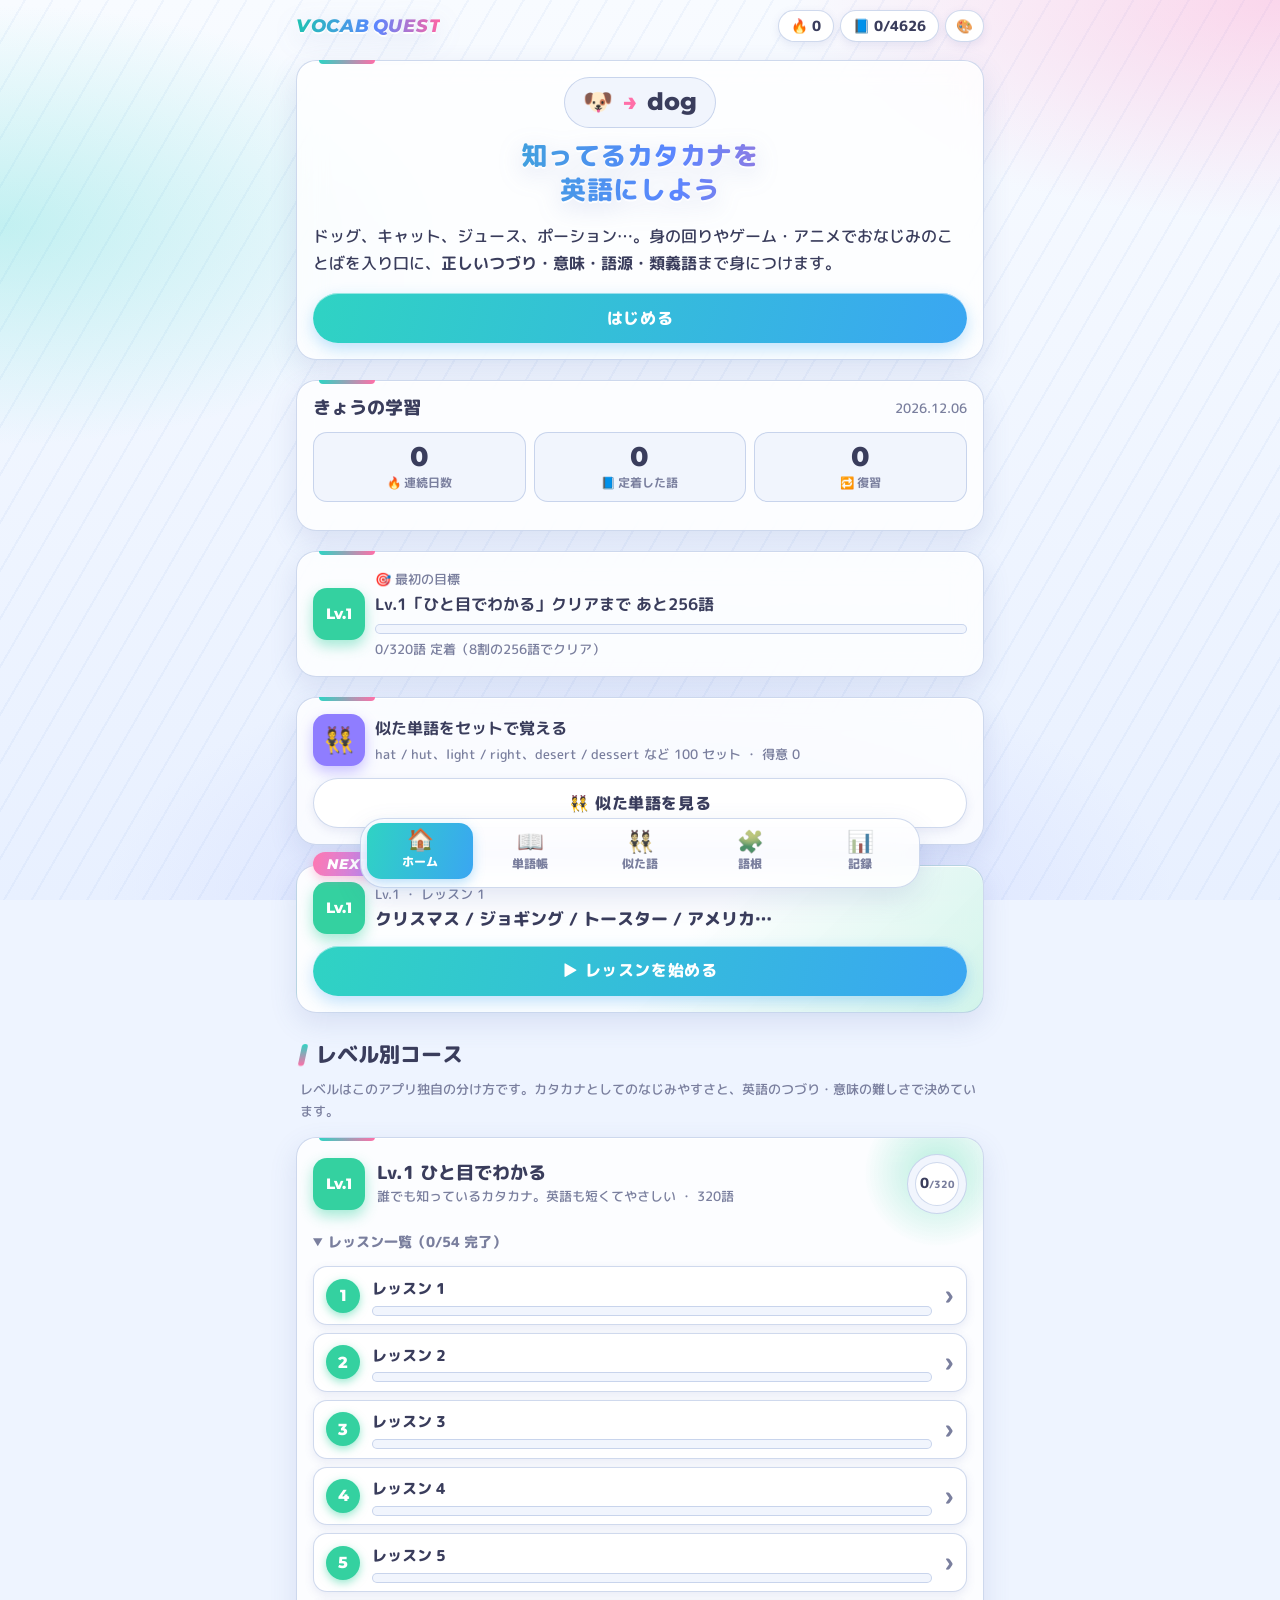
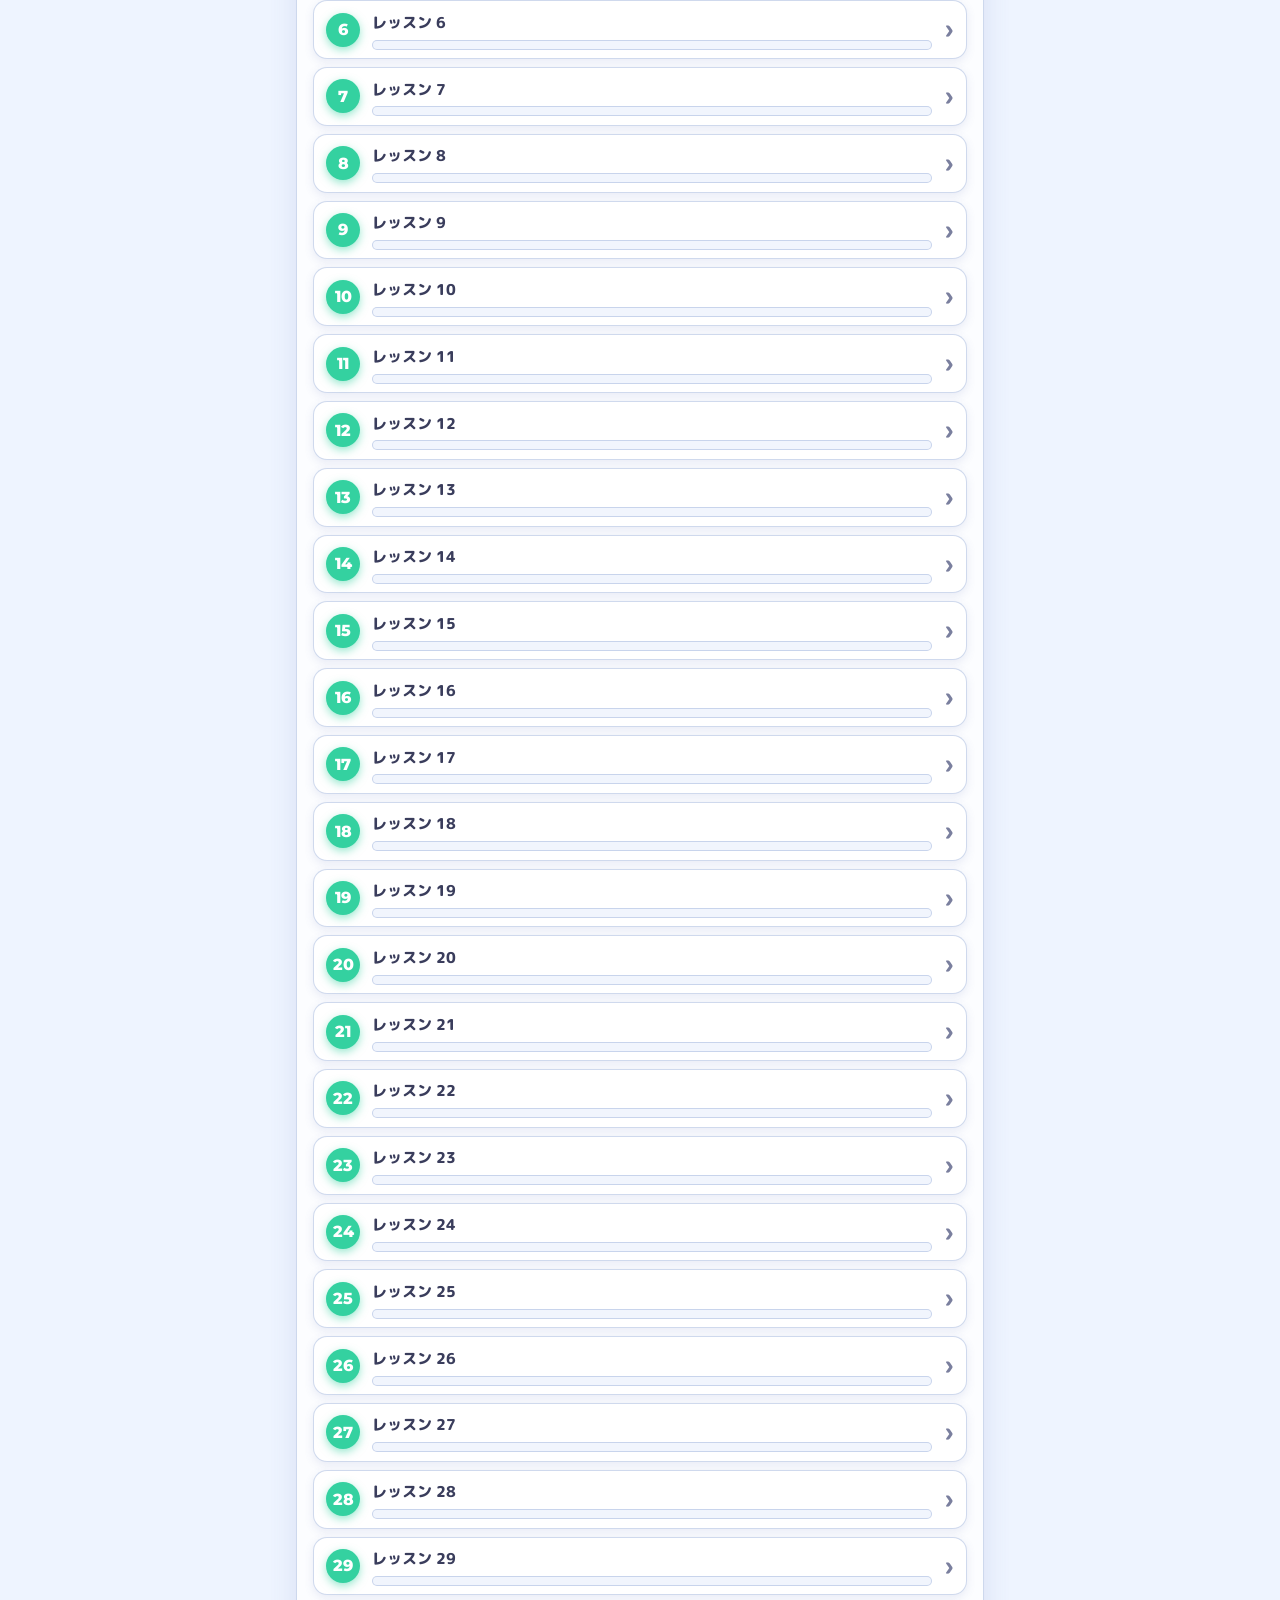
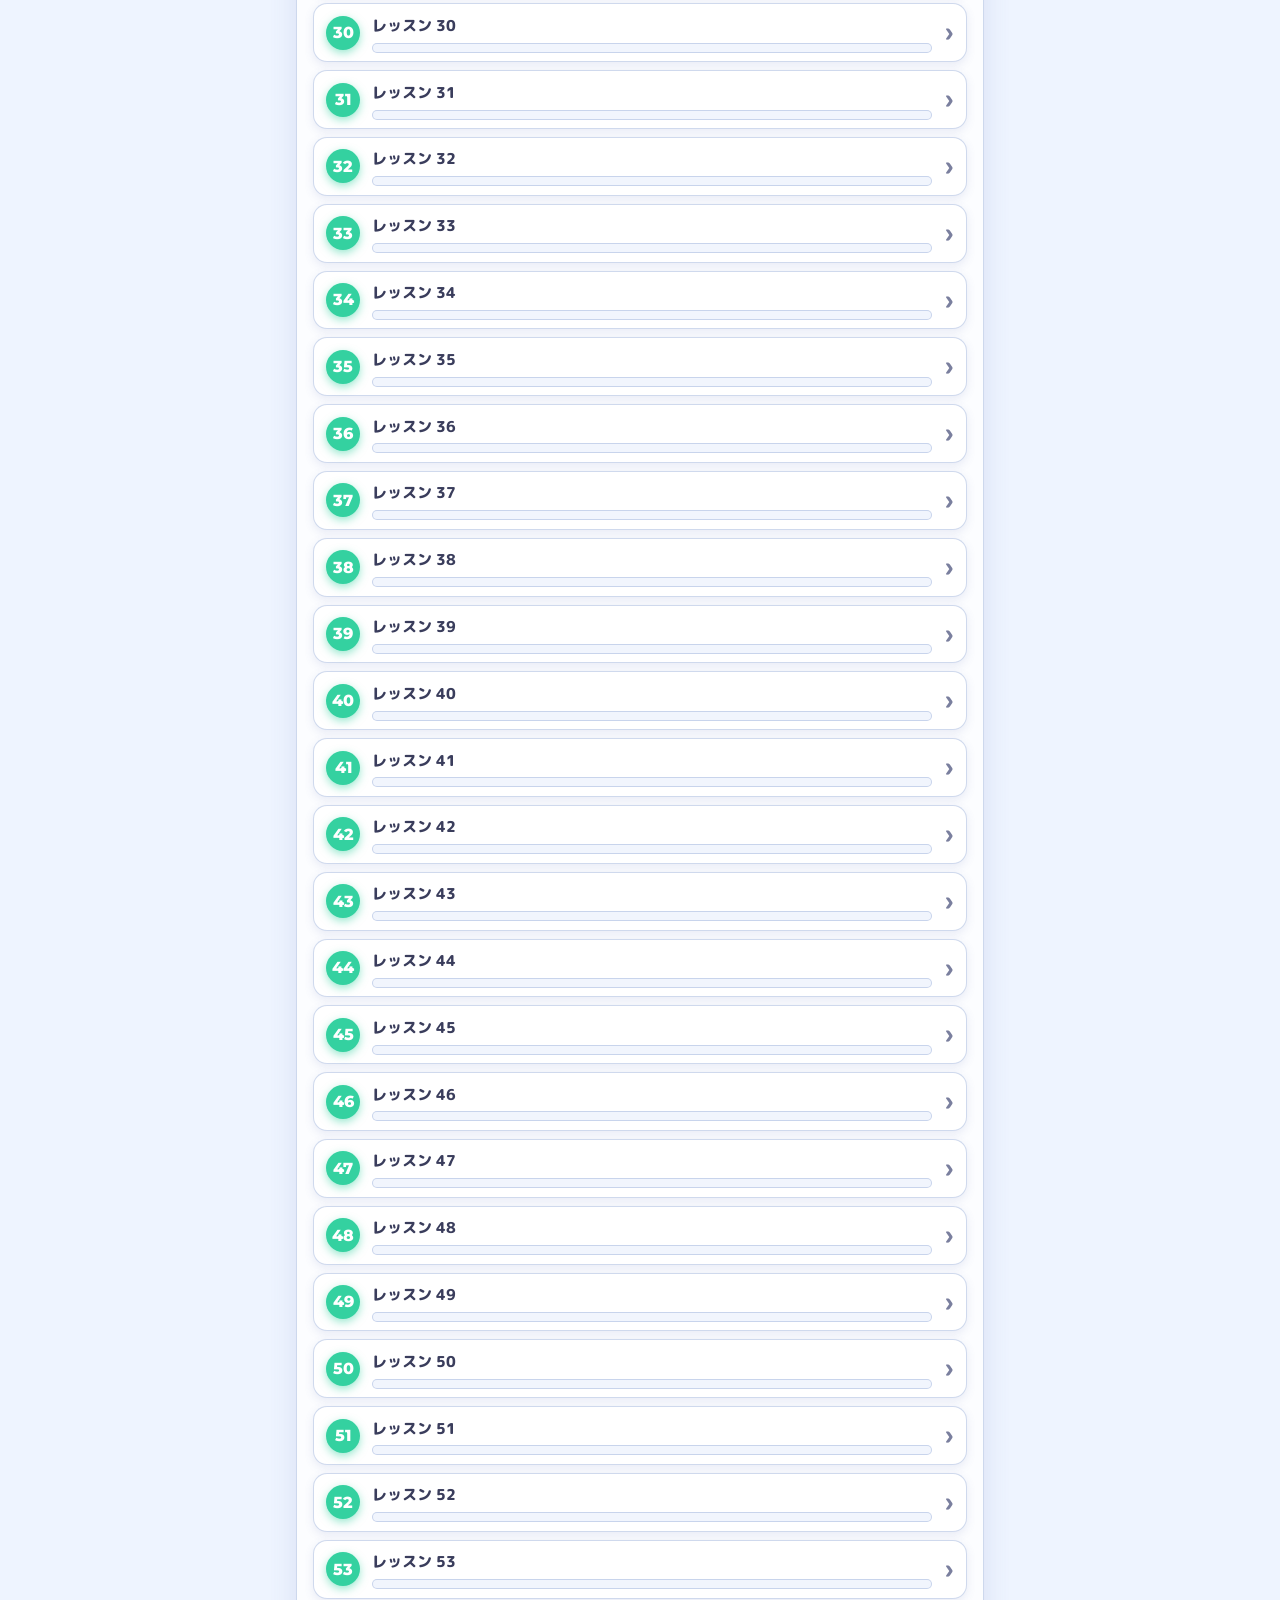
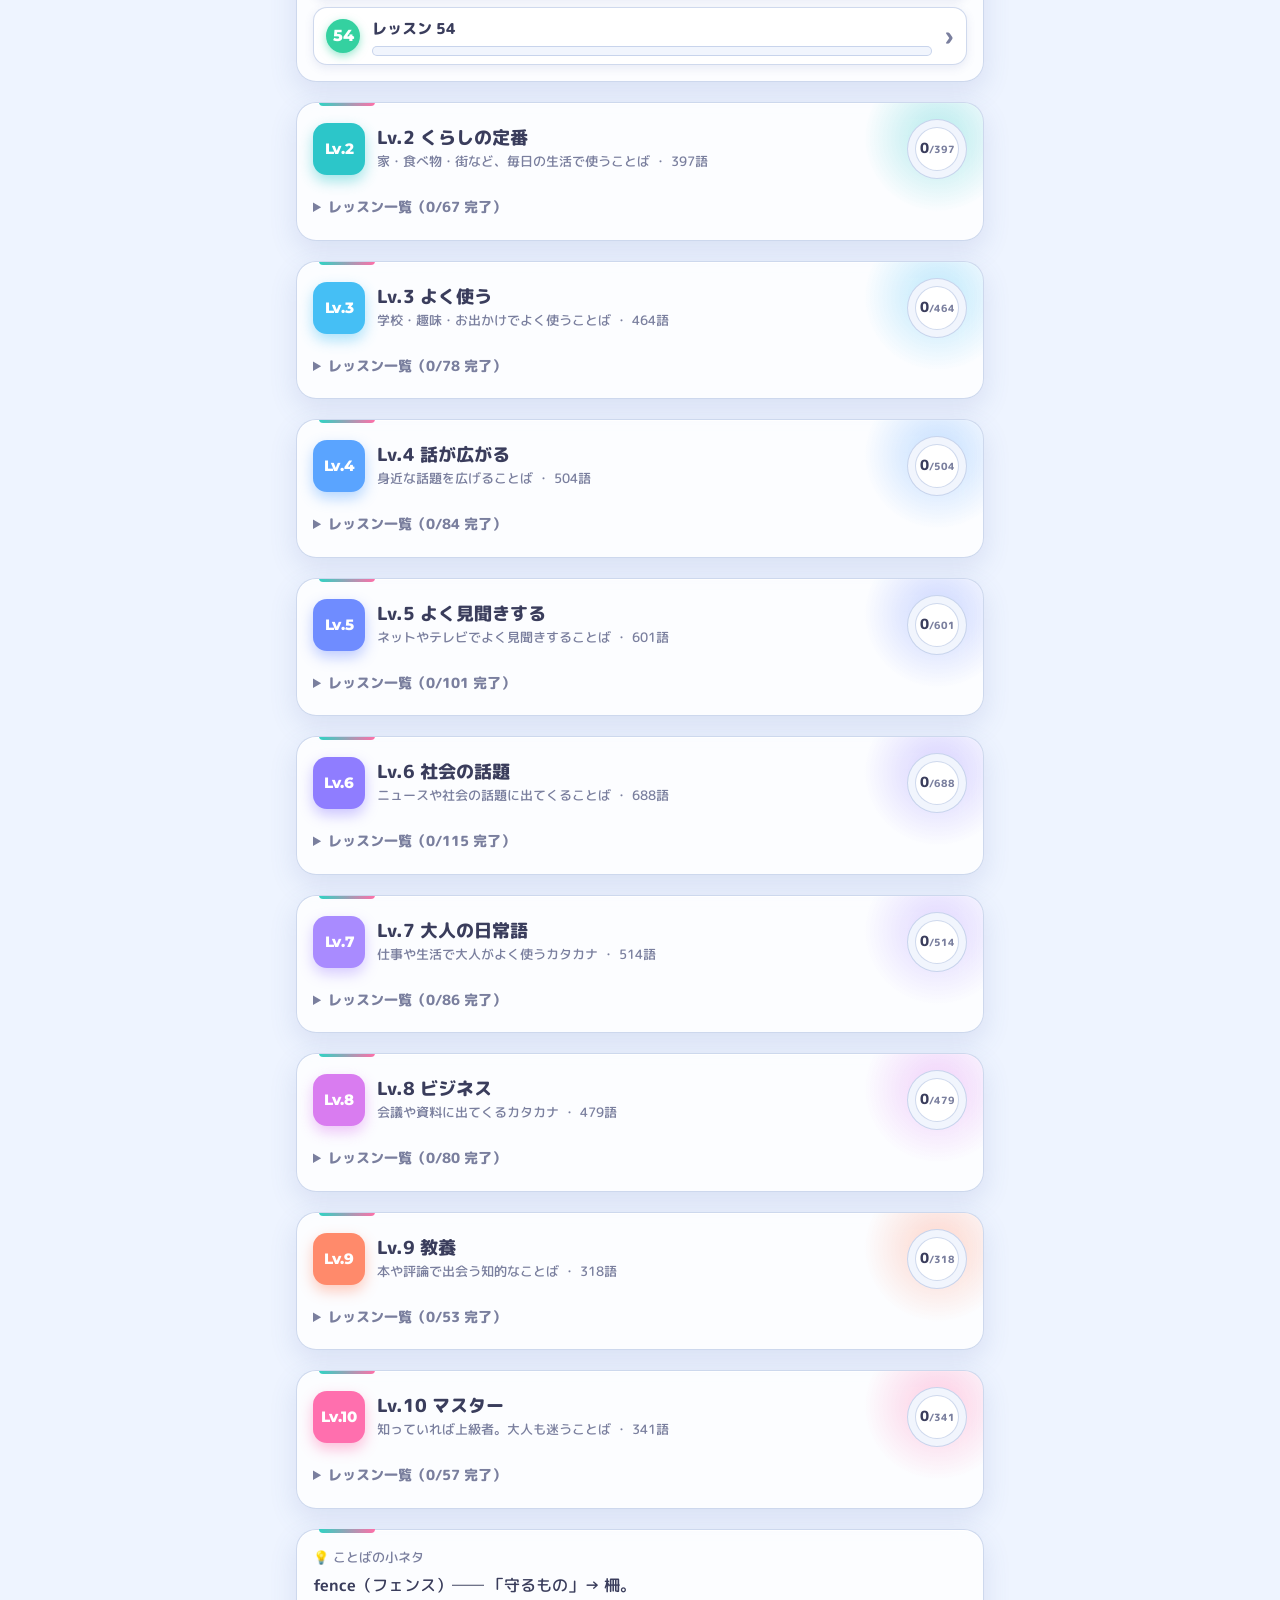
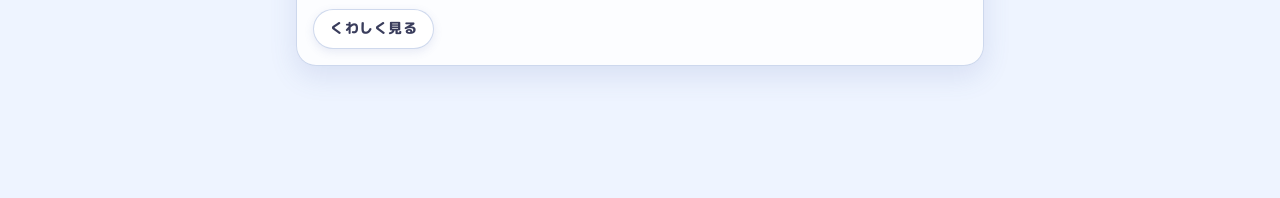
==== commit 83a4ee2f: "Add OGP meta tags and link card image Link previews (X, LINE, Slack, etc.) now show a 1200x630 card " ====
--- a/index.html
+++ b/index.html
@@ -6,6 +6,18 @@
   <meta name="theme-color" content="#eef4ff">
   <title>Vocab Quest</title>
   <meta name="description" content="身の回りのカタカナ語から英単語を学ぶ">
+  <!-- SNS のリンクカード（画像は scripts/ogp/render.mjs で作る）。og:image は絶対 URL でないと表示されない -->
+  <meta property="og:title" content="Vocab Quest">
+  <meta property="og:description" content="身の回りのカタカナ語から英単語を学ぶ">
+  <meta property="og:url" content="https://shin1007.github.io/vocab-quest/">
+  <meta property="og:site_name" content="Vocab Quest">
+  <meta property="og:image" content="https://shin1007.github.io/vocab-quest/icons/ogp.png">
+  <meta property="og:image:width" content="1200">
+  <meta property="og:image:height" content="630">
+  <meta property="og:image:alt" content="VOCAB QUEST — 身の回りのカタカナ語から英単語を学ぶ">
+  <meta property="og:type" content="website">
+  <meta property="og:locale" content="ja_JP">
+  <meta name="twitter:card" content="summary_large_image">
   <link rel="icon" href="data:image/svg+xml,<svg xmlns='http://www.w3.org/2000/svg' viewBox='0 0 100 100'><text y='.9em' font-size='90'>🗝️</text></svg>">
   <script>
     // 保存済みのテーマを描画前に当てる（ちらつき防止）。テーマの一覧は app.js の THEMES
--- a/app/style.css
+++ b/app/style.css
@@ -616,7 +616,8 @@
 .drops h4:first-child { margin-top: 0; }
 
 /* ---------- 単語帳 ---------- */
-.filters { display: grid; grid-template-columns: 1fr auto; gap: 8px; margin-bottom: 10px; }
+.filters { display: grid; grid-template-columns: 1fr 1fr; gap: 8px; margin-bottom: 10px; }
+.filters input { grid-column: 1 / -1; }
 .filters input, .filters select {
   min-height: 48px; padding: 8px 14px; border-radius: var(--radius-sm); border: var(--bw-sm) solid var(--edge); box-shadow: var(--shadow-sm);
   background: var(--input-bg); color: var(--text); font: inherit; font-weight: 700; min-width: 0;
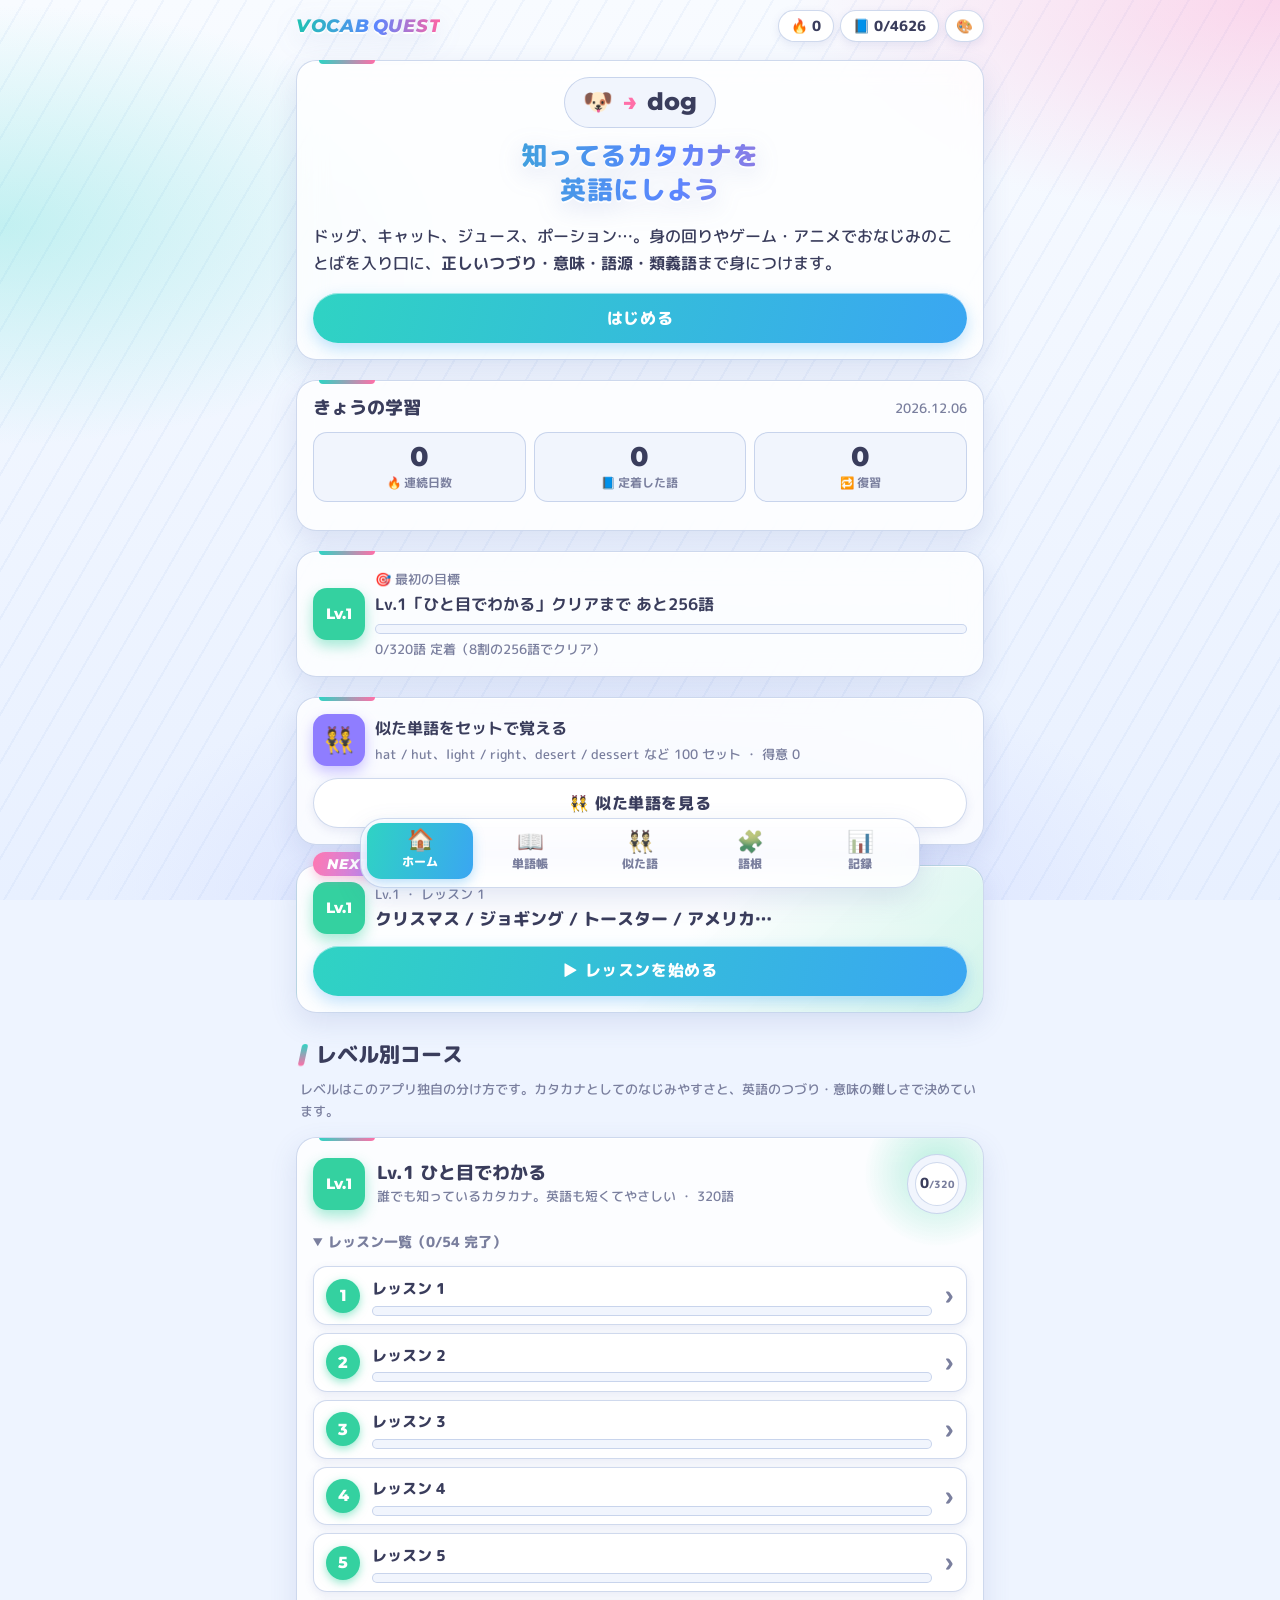
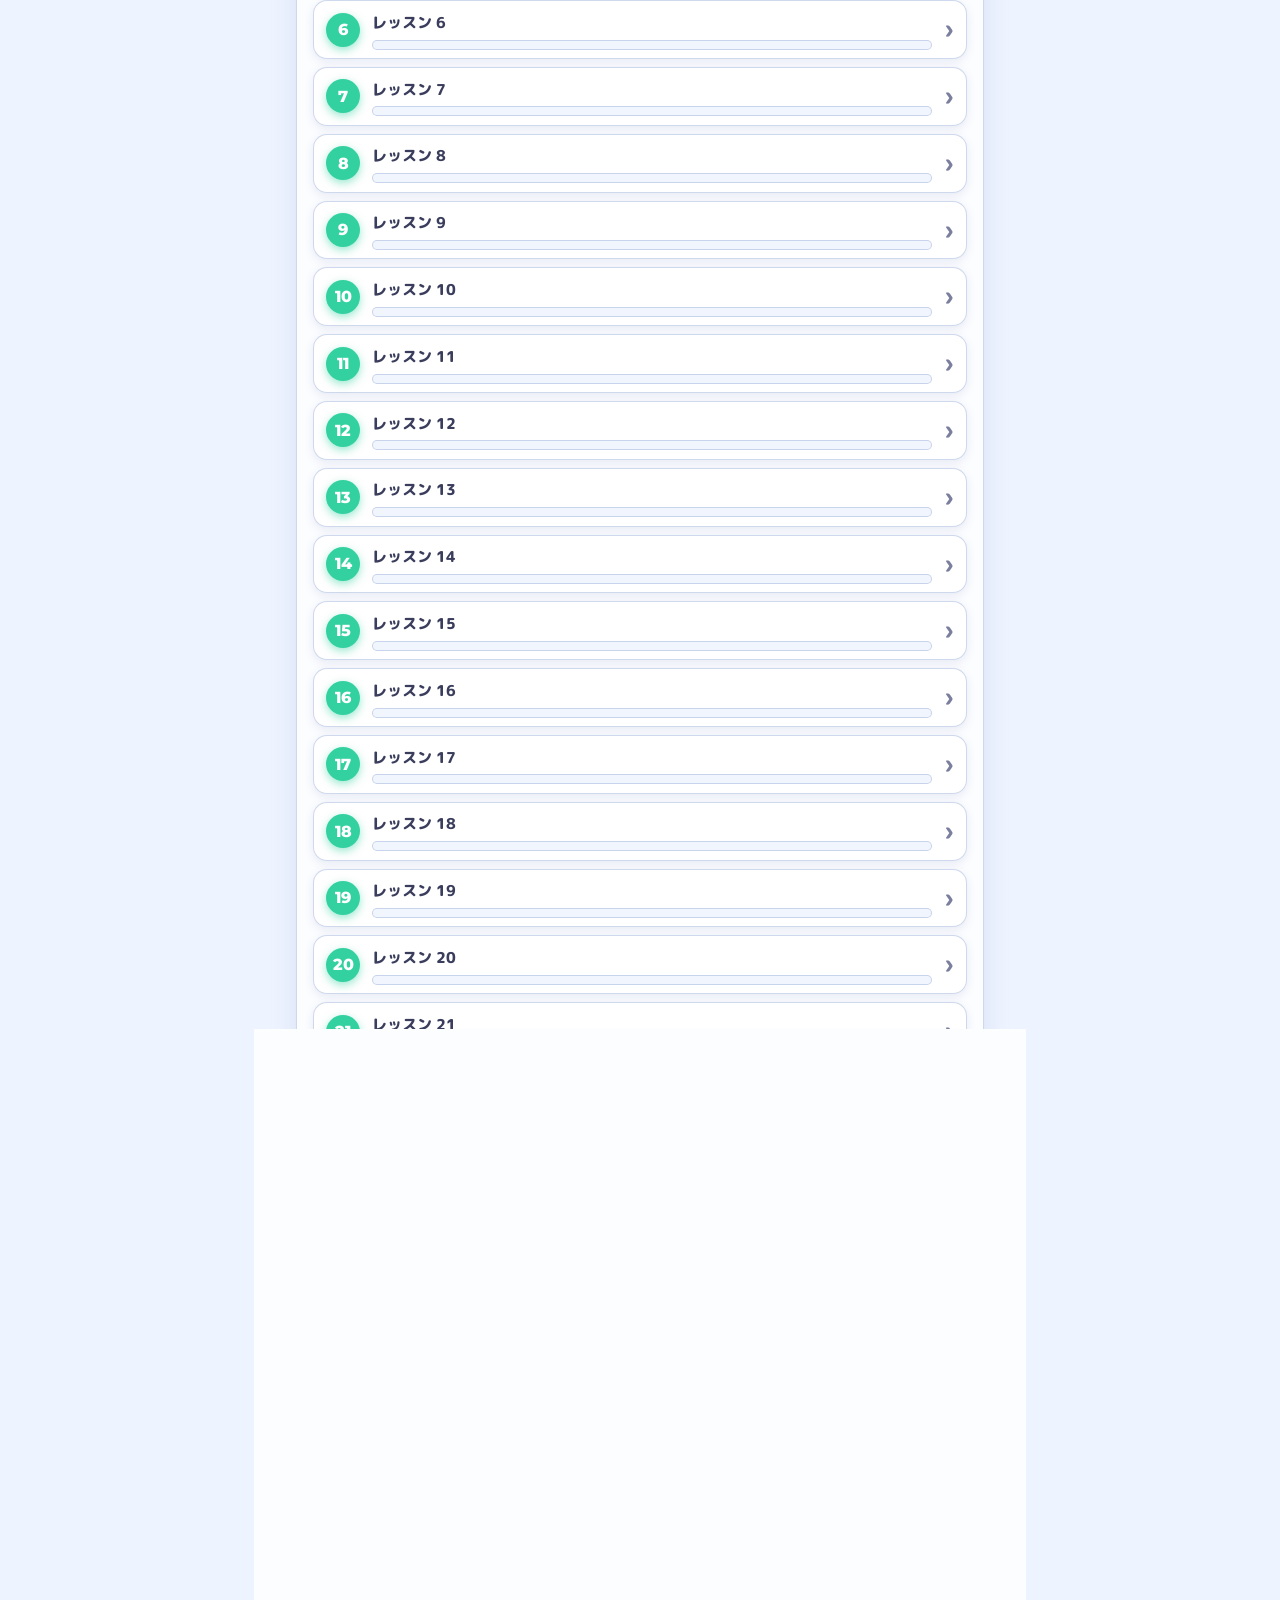
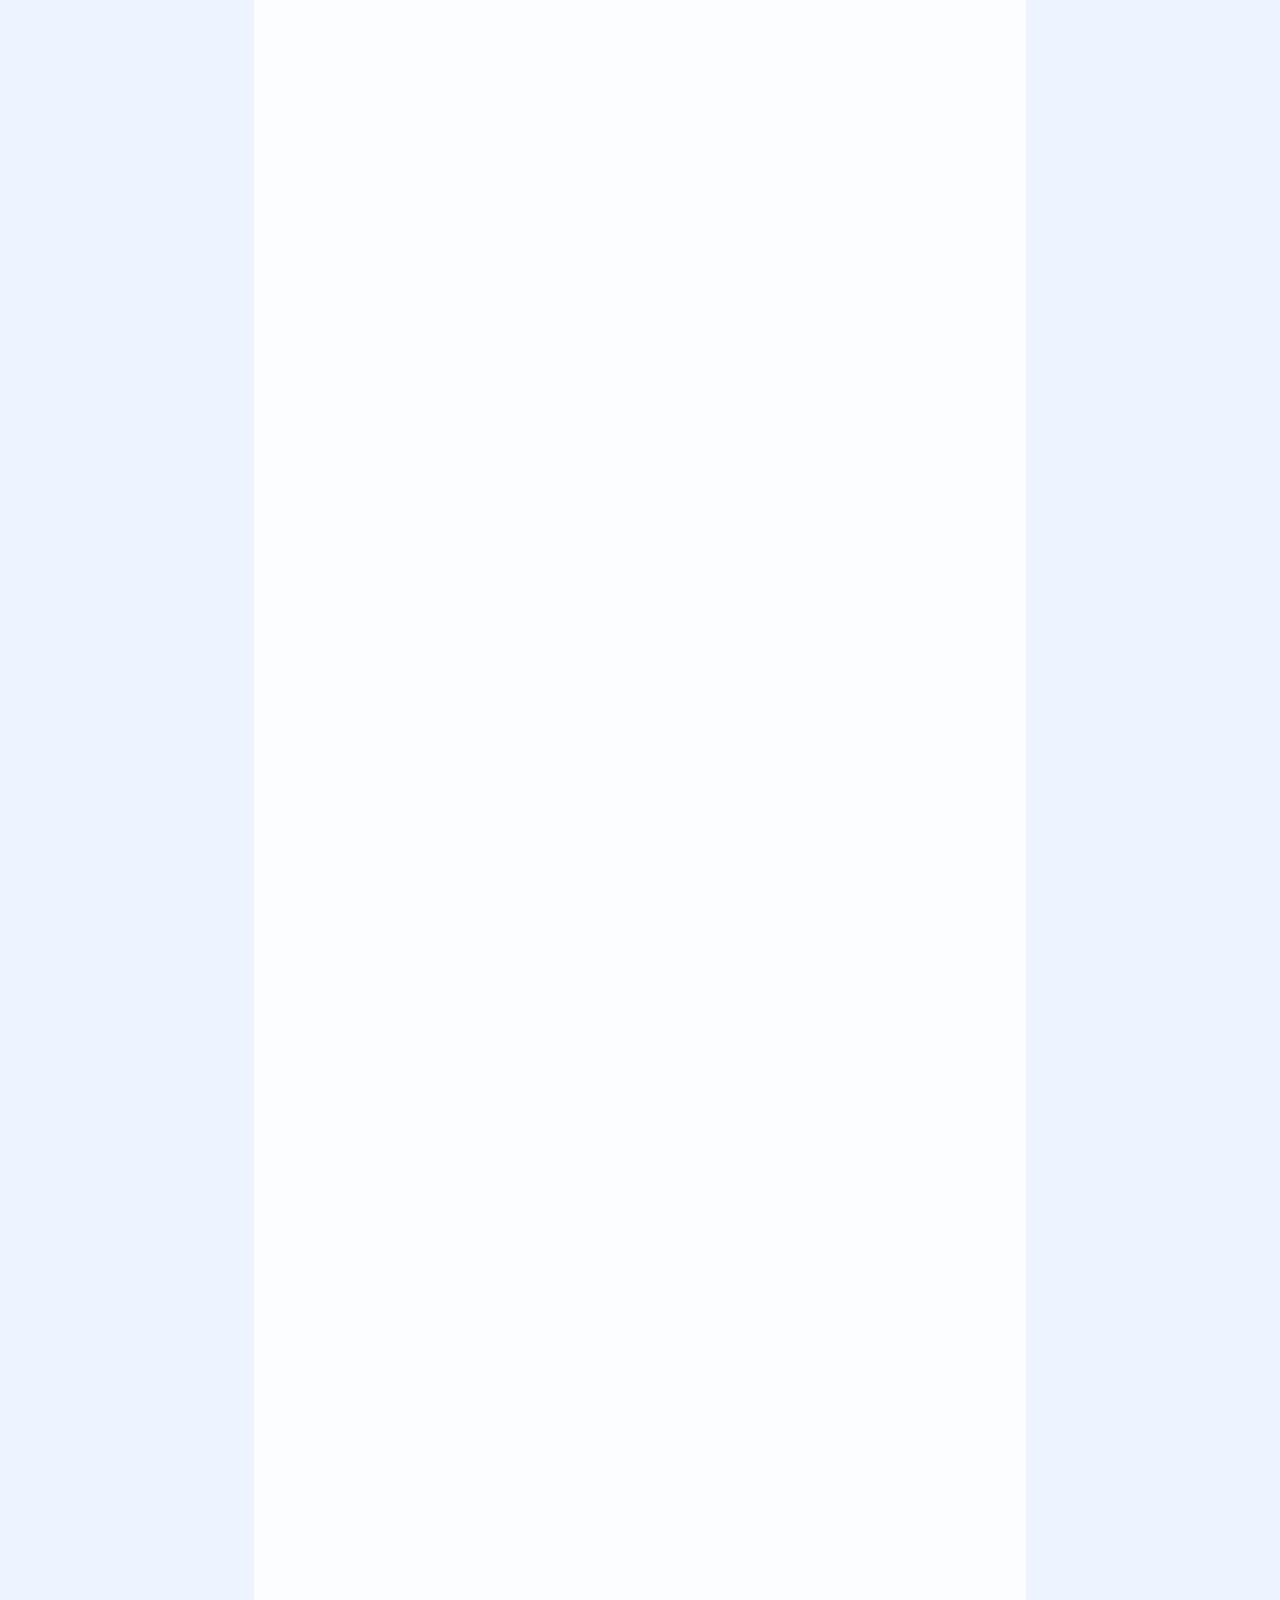
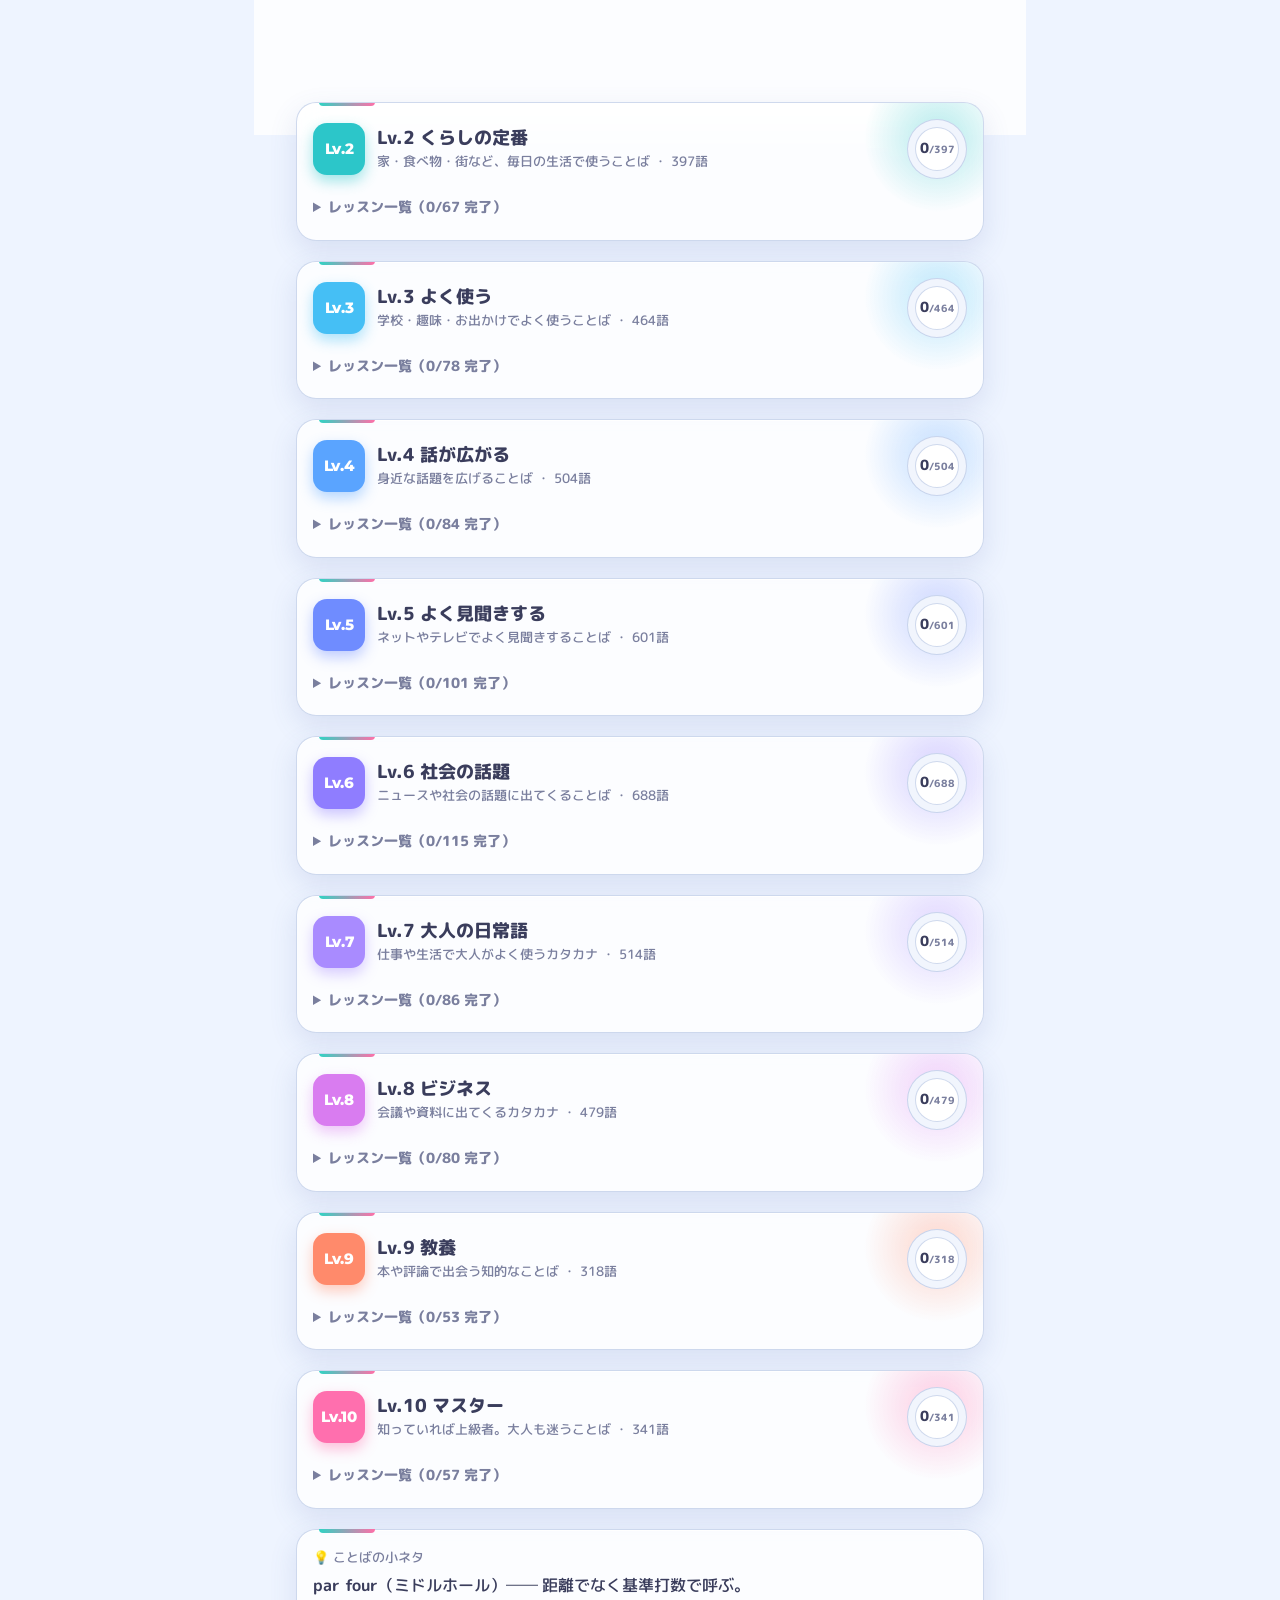
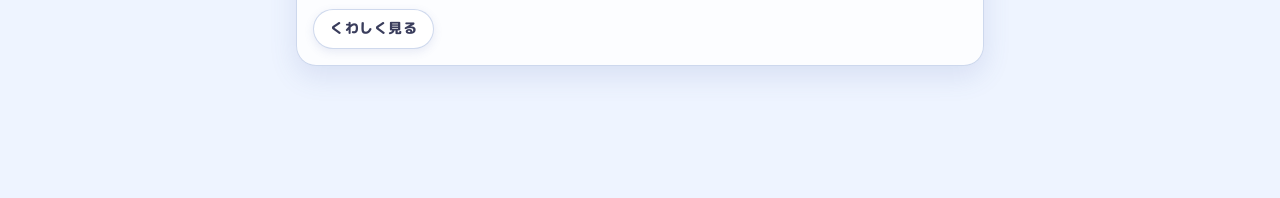
==== commit 2811d6ea: "Point OGP URLs at the Vercel deployment Co-Authored-By: Claude Opus 5.5 <noreply@anthropic.com> Clau" ====
--- a/index.html
+++ b/index.html
@@ -9,9 +9,9 @@
   <!-- SNS のリンクカード（画像は scripts/ogp/render.mjs で作る）。og:image は絶対 URL でないと表示されない -->
   <meta property="og:title" content="Vocab Quest">
   <meta property="og:description" content="身の回りのカタカナ語から英単語を学ぶ">
-  <meta property="og:url" content="https://shin1007.github.io/vocab-quest/">
+  <meta property="og:url" content="https://vocab-quest-lyart.vercel.app/">
   <meta property="og:site_name" content="Vocab Quest">
-  <meta property="og:image" content="https://shin1007.github.io/vocab-quest/icons/ogp.png">
+  <meta property="og:image" content="https://vocab-quest-lyart.vercel.app/icons/ogp.png">
   <meta property="og:image:width" content="1200">
   <meta property="og:image:height" content="630">
   <meta property="og:image:alt" content="VOCAB QUEST — 身の回りのカタカナ語から英単語を学ぶ">
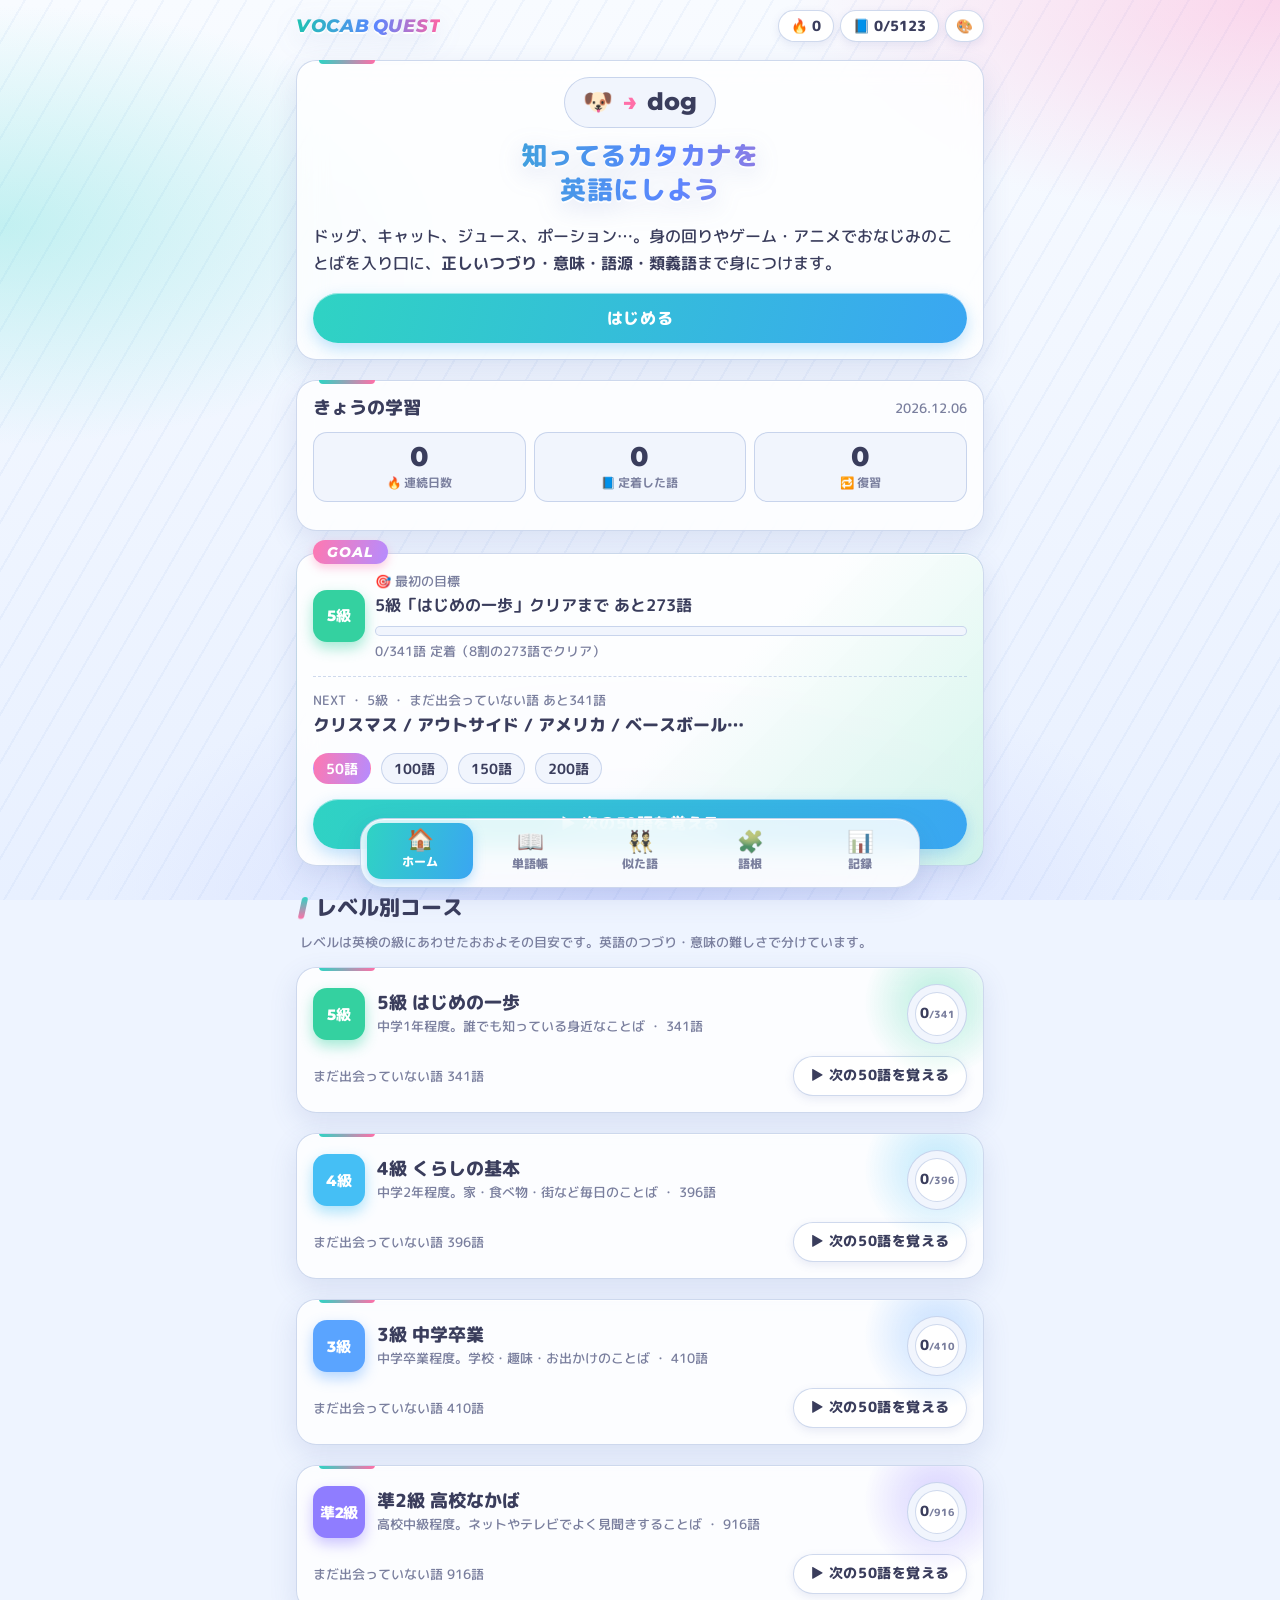
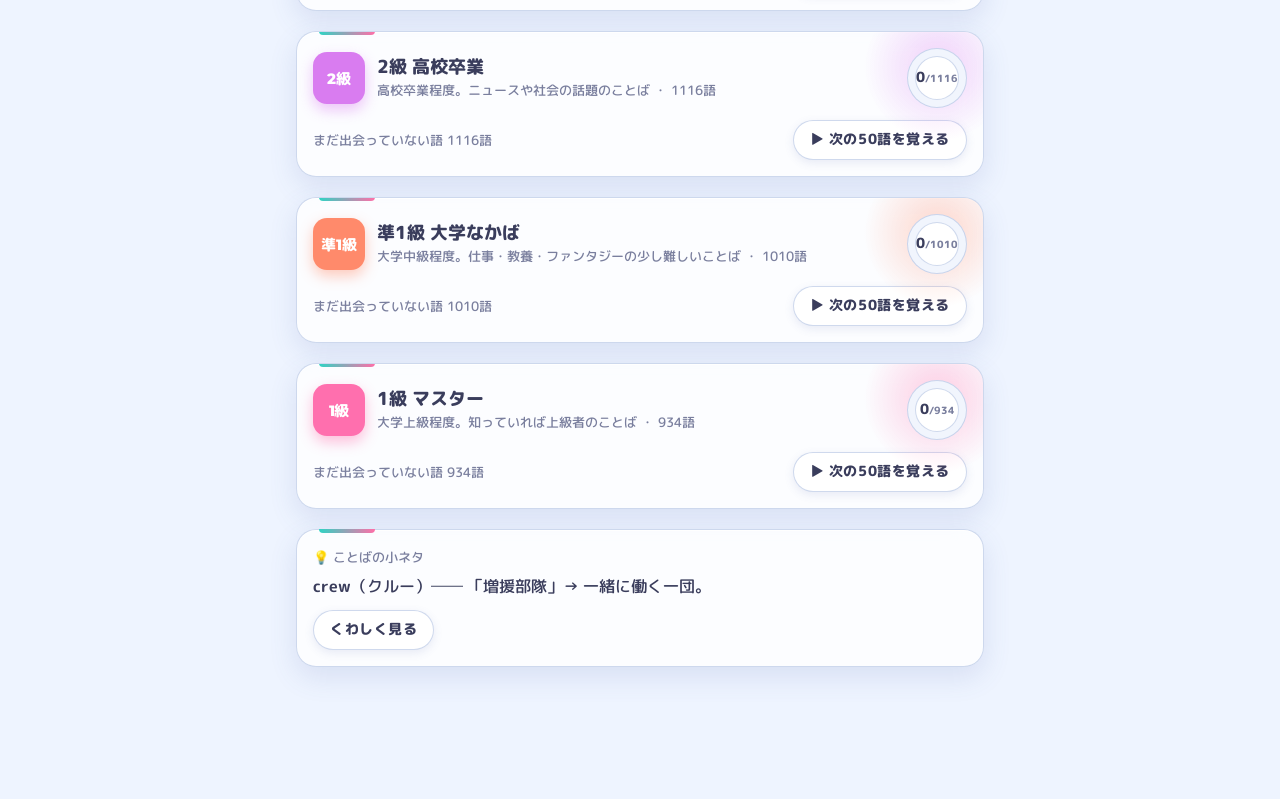
==== commit 092978bb: "発音記号を母音の上のアクセント記号で表示 - 表示するときに IPA の強勢記号（ˈ ˌ）を強勢のある母音の上のアクセント記号（´ `）に変える（ˈkænzəs → kǽnzəs） - 強勢記号のない" ====
--- a/index.html
+++ b/index.html
@@ -28,7 +28,7 @@
   </script>
   <link rel="preconnect" href="https://fonts.googleapis.com">
   <link rel="preconnect" href="https://fonts.gstatic.com" crossorigin>
-  <link rel="stylesheet" href="https://fonts.googleapis.com/css2?family=Dela+Gothic+One&family=M+PLUS+Rounded+1c:wght@500;700;800&family=Montserrat:ital,wght@0,700;0,800;1,800;1,900&family=Shippori+Mincho+B1:wght@700;800&family=Zen+Kaku+Gothic+New:wght@500;700;900&display=swap">
+  <link rel="stylesheet" href="https://fonts.googleapis.com/css2?family=Charis+SIL&family=Dela+Gothic+One&family=M+PLUS+Rounded+1c:wght@500;700;800&family=Montserrat:ital,wght@0,700;0,800;1,800;1,900&family=Shippori+Mincho+B1:wght@700;800&family=Zen+Kaku+Gothic+New:wght@500;700;900&display=swap">
   <link rel="stylesheet" href="app/style.css">
 </head>
 <body>
--- a/app/style.css
+++ b/app/style.css
@@ -59,15 +59,12 @@
   --sans: "M PLUS Rounded 1c", "Hiragino Maru Gothic ProN", "Hiragino Sans", "Noto Sans JP", system-ui, sans-serif;
   --title-fill: linear-gradient(90deg, #1fc2b2, #5a86ff 55%, #ff64a4);
   --area-1: #34d1a0;
-  --area-2: #2cc6c9;
-  --area-3: #45bff5;
-  --area-4: #5aa4ff;
-  --area-5: #6f8cff;
-  --area-6: #8f7dff;
-  --area-7: #a98bff;
-  --area-8: #d97cf0;
-  --area-9: #ff8a6b;
-  --area-10: #ff6fae;
+  --area-2: #45bff5;
+  --area-3: #5aa4ff;
+  --area-4: #8f7dff;
+  --area-5: #d97cf0;
+  --area-6: #ff8a6b;
+  --area-7: #ff6fae;
   --lv0: #e2e8f4;
   --lv1: #ffa3bc;
   --lv2: #ffc95c;
@@ -123,15 +120,12 @@
   --latin: "Dela Gothic One", sans-serif;
   --sans: "M PLUS Rounded 1c", "Hiragino Maru Gothic ProN", "Hiragino Sans", "Noto Sans JP", system-ui, sans-serif;
   --area-1: #2fd39a;
-  --area-2: #26c7c4;
-  --area-3: #3fc1ff;
-  --area-4: #4fa2ff;
-  --area-5: #5f8cff;
-  --area-6: #8a7bff;
-  --area-7: #a77bff;
-  --area-8: #d86be6;
-  --area-9: #ff7a59;
-  --area-10: #ff5ca8;
+  --area-2: #3fc1ff;
+  --area-3: #4fa2ff;
+  --area-4: #8a7bff;
+  --area-5: #d86be6;
+  --area-6: #ff7a59;
+  --area-7: #ff5ca8;
   --lv0: #d9d3fb;
   --lv1: #ff9fb0;
   --lv2: #ffc24a;
@@ -187,15 +181,12 @@
   --latin: "Montserrat", sans-serif;
   --sans: "Zen Kaku Gothic New", "Hiragino Sans", "Noto Sans JP", system-ui, sans-serif;
   --area-1: #36f28a;
-  --area-2: #2ef2d0;
-  --area-3: #2ee6ff;
-  --area-4: #45c2ff;
-  --area-5: #5c9dff;
-  --area-6: #8f94ff;
-  --area-7: #b28cff;
-  --area-8: #e57cff;
-  --area-9: #ff7a3d;
-  --area-10: #ff4fa3;
+  --area-2: #2ee6ff;
+  --area-3: #45c2ff;
+  --area-4: #8f94ff;
+  --area-5: #e57cff;
+  --area-6: #ff7a3d;
+  --area-7: #ff4fa3;
   --lv0: #34343a;
   --lv1: #ff4081;
   --lv2: #ffb020;
@@ -253,15 +244,12 @@
   --sans: "Zen Kaku Gothic New", "Hiragino Sans", "Noto Sans JP", system-ui, sans-serif;
   --title-fill: linear-gradient(180deg, #fff3cf, #e1bd6e 60%, #b88a3a);
   --area-1: #6fb58a;
-  --area-2: #5fb0ab;
-  --area-3: #5fa9d6;
-  --area-4: #6d9dd6;
-  --area-5: #7a92d6;
-  --area-6: #8c8cd6;
-  --area-7: #9d86d6;
-  --area-8: #b97fbf;
-  --area-9: #d9825d;
-  --area-10: #c9738f;
+  --area-2: #5fa9d6;
+  --area-3: #6d9dd6;
+  --area-4: #8c8cd6;
+  --area-5: #b97fbf;
+  --area-6: #d9825d;
+  --area-7: #c9738f;
   --lv0: #ddd0b3;
   --lv1: #d9868f;
   --lv2: #e0b45a;
@@ -434,13 +422,16 @@
 .stat-tile.hot { border-color: var(--hi); }
 .today .small.center { margin: 8px 0 0; }
 
-.next-lesson .btn { margin-top: 12px; }
+.goal-card { margin-top: 22px; }
+.goal-next { margin-top: 14px; padding-top: 12px; border-top: var(--bw-sm) dashed var(--edge); }
+.goal-next .btn { margin-top: 12px; }
+.batch-pick { display: flex; flex-wrap: wrap; gap: 6px; margin-top: 10px; }
 .ribbon {
   position: absolute; z-index: 2; top: -14px; left: 16px; padding: 0 14px; border-radius: 999px; line-height: 1.8;
   font-family: var(--latin); font-weight: 800; font-style: italic; font-size: .85rem; letter-spacing: .08em;
   color: var(--accent-text); background: var(--accent);
 }
-.lesson-words { font-weight: 800; font-size: 1.05rem; }
+.next-words { font-weight: 800; font-size: 1.05rem; }
 
 .topic-badge {
   flex: none; width: 52px; height: 52px; border-radius: var(--radius-sm); display: grid; place-items: center; font-size: 1.6rem;
@@ -449,22 +440,6 @@
 .topic-badge.big { width: 76px; height: 76px; font-size: 2.4rem; border-radius: calc(var(--radius-sm) + 6px); margin: 0 auto 8px; }
 .topic-head { position: relative; display: flex; align-items: center; gap: 12px; margin-bottom: 12px; }
 .topic-head h3 { margin: 0; font-size: 1.15rem; font-family: var(--display); }
-.lesson-list { display: grid; gap: 8px; }
-.lessons summary { cursor: pointer; font-weight: 800; font-size: .9rem; padding: 4px 0; color: var(--text-soft); list-style-position: inside; }
-.lessons[open] summary { margin-bottom: 8px; }
-.lesson {
-  display: flex; align-items: center; gap: 12px; width: 100%; min-height: 56px; text-align: left; color: var(--text);
-  padding: 8px 12px; border-radius: var(--radius-sm); background: var(--card-solid); border: var(--bw-sm) solid var(--edge);
-  box-shadow: var(--shadow-sm); transition: transform .08s, box-shadow .08s;
-}
-.lesson:hover { background: var(--card-2); }
-.lesson:active { transform: translateY(2px); }
-.lesson .num {
-  flex: none; width: 34px; height: 34px; border-radius: 50%; display: grid; place-items: center;
-  font-family: var(--latin); font-weight: 800; color: #fff; background: var(--area);
-}
-.lesson.done .num { background: var(--good-solid); }
-.lesson-name { display: block; font-weight: 800; font-size: .95rem; margin-bottom: 4px; }
 .topic-badge.grade { font-family: var(--latin); font-weight: 800; font-size: .95rem; color: #fff; letter-spacing: -.02em; }
 .topic-badge.grade.big { font-size: 1.5rem; }
 .dist-label .topic-badge.grade { width: 34px; height: 34px; font-size: .72rem; border-radius: 10px; }
@@ -474,8 +449,8 @@
   color: #fff; background: var(--area, var(--accent)); vertical-align: middle;
 }
 .detail-head .grade-chip { margin-right: 4px; }
-.level-card b { display: block; margin-bottom: 6px; }
-.level-card .bar { margin-bottom: 4px; }
+.goal-card .row b { display: block; margin-bottom: 6px; }
+.goal-card .row .bar { margin-bottom: 4px; }
 .level-up { display: grid; justify-items: center; gap: 4px; text-align: center; }
 /* 似た単語 */
 .chip-row { display: flex; flex-wrap: wrap; gap: 6px; margin: 14px 0; }
@@ -483,24 +458,14 @@
 .pair-words { display: grid; grid-template-columns: repeat(auto-fit, minmax(120px, 1fr)); gap: 8px; margin: 10px 0 6px; }
 .pair-word { padding: 8px 10px; border-radius: var(--radius-sm); background: var(--card-2); border: var(--bw-sm) solid var(--edge); }
 .pair-word .en { font-family: var(--latin); font-size: 1.2rem; }
-.ipa { font-family: "Lucida Sans Unicode", "Arial Unicode MS", system-ui, sans-serif; }
+/* 発音記号。母音の上のアクセント記号（ǽ, ə́ など）がずれないよう、IPA 用に作られた Charis SIL を使う */
+.ipa { font-family: "Charis SIL", "Lucida Sans Unicode", "Arial Unicode MS", system-ui, sans-serif; }
 .pair-point { margin: 6px 0 8px; }
 .pair-examples summary { cursor: pointer; font-weight: 800; color: var(--text-soft); margin-bottom: 6px; }
 .pair-card .btn { margin-top: 6px; }
 .pair-sentence { display: block; font-family: var(--latin); font-size: 1.15rem; font-weight: 800; line-height: 1.5; margin-bottom: 6px; }
-.pairs-home .btn { margin-top: 12px; }
 .cefr { font-family: var(--latin); font-size: .68rem; font-weight: 800; padding: 0 6px; border-radius: 6px; background: var(--card-2); border: 1px solid var(--edge); margin-left: 4px; }
-.lesson .chev { font-size: 1.5rem; font-weight: 800; color: var(--text-soft); }
 .trivia p { margin: 4px 0 10px; }
-
-.lesson-intro { text-align: center; }
-.lesson-intro .display { font-size: 1.8rem; margin: 4px 0; }
-.word-rows { list-style: none; padding: 0; margin: 14px 0 18px; display: grid; gap: 6px; text-align: left; }
-.word-rows button {
-  width: 100%; display: flex; align-items: center; gap: 10px; min-height: 48px; padding: 6px 12px; color: var(--text);
-  background: var(--card-2); border: var(--bw-sm) solid var(--edge); border-radius: var(--radius-sm); text-align: left;
-}
-.word-rows b { margin-right: 8px; }
 
 /* ---------- 問題 ---------- */
 .quiz-top { display: flex; align-items: center; gap: 10px; padding-top: 8px; }
@@ -512,6 +477,7 @@
 .steps i.now { background: var(--primary); animation: pulse 1.2s ease-in-out infinite; }
 .steps i.ok { background: var(--good-solid); }
 .steps i.ng { background: var(--bad-solid); }
+.steps i.fill { flex: none; transition: width .3s; }
 @keyframes pulse { 50% { opacity: .45; } }
 .count { font-family: var(--latin); font-weight: 800; font-style: italic; color: var(--on-bg); min-width: 44px; text-align: right; }
 .quiz-title { color: var(--on-bg-soft); margin: 8px 4px 14px; font-weight: 700; }
@@ -618,7 +584,7 @@
 /* ---------- 単語帳 ---------- */
 .filters { display: grid; grid-template-columns: 1fr 1fr; gap: 8px; margin-bottom: 10px; }
 .filters input { grid-column: 1 / -1; }
-.filters input, .filters select {
+.filters input, .filters select, .setting-select {
   min-height: 48px; padding: 8px 14px; border-radius: var(--radius-sm); border: var(--bw-sm) solid var(--edge); box-shadow: var(--shadow-sm);
   background: var(--input-bg); color: var(--text); font: inherit; font-weight: 700; min-width: 0;
 }
@@ -649,6 +615,19 @@
 .dex-item .w { font-family: var(--latin); font-weight: 800; font-size: 1.05rem; }
 .dex-item.new { background-color: var(--card-2); }
 .dex-item.new .w { color: var(--text-soft); }
+
+.dict { margin-top: 24px; }
+.dict-list { list-style: none; margin: 0 0 12px; padding: 0; display: grid; gap: 8px; }
+.dict-item {
+  display: grid; grid-template-columns: 1fr auto; gap: 2px 10px; width: 100%; text-align: left; color: var(--text);
+  padding: 10px 12px; border-radius: var(--radius-sm); background: var(--card-solid);
+  border: var(--bw-sm) solid var(--edge); box-shadow: var(--shadow-sm);
+}
+.dict-item:active { transform: translateY(2px); }
+.dict-item .k { font-weight: 800; }
+.dict-item .w { font-family: var(--latin); font-weight: 700; text-align: right; word-break: break-word; }
+.dict-item .small { grid-column: 1 / -1; }
+.dict-item .m { grid-column: 1 / -1; font-size: .92rem; }
 
 .detail-head { text-align: left; padding-right: 44px; }
 .detail .display { font-family: var(--latin); font-size: 2.1rem; margin: 0; word-break: break-word; }
@@ -743,7 +722,7 @@
 /* ---------- ステージ ---------- */
 [data-theme="stage"] .card { backdrop-filter: blur(14px); -webkit-backdrop-filter: blur(14px); }
 /* カード左上の細いグラデーションライン */
-[data-theme="stage"] .card:not(.feedback):not(.next-lesson)::after {
+[data-theme="stage"] .card:not(.feedback):not(.goal-card)::after {
   content: ""; position: absolute; top: -1px; left: 22px; width: 56px; height: 4px; border-radius: 0 0 4px 4px;
   background: linear-gradient(90deg, #2fd3c3, #ff6fa8);
 }
@@ -776,9 +755,8 @@
   background: radial-gradient(circle, color-mix(in srgb, var(--area) 35%, transparent), transparent 70%); pointer-events: none;
 }
 [data-theme="stage"] .topic-badge { border: 0; box-shadow: 0 6px 14px color-mix(in srgb, var(--area) 45%, transparent); }
-[data-theme="stage"] .lesson .num { box-shadow: 0 3px 8px color-mix(in srgb, var(--area) 50%, transparent); }
 [data-theme="stage"] .ribbon { box-shadow: 0 4px 10px rgba(255, 111, 168, .35); }
-[data-theme="stage"] .next-lesson { background: linear-gradient(135deg, rgba(255, 255, 255, .88) 55%, color-mix(in srgb, var(--area) 22%, rgba(255, 255, 255, .88))); }
+[data-theme="stage"] .goal-card { background: linear-gradient(135deg, rgba(255, 255, 255, .88) 55%, color-mix(in srgb, var(--area) 22%, rgba(255, 255, 255, .88))); }
 [data-theme="stage"] .feedback .verdict { font-style: italic; letter-spacing: .04em; }
 [data-theme="stage"] .detail h4 { box-shadow: 0 3px 8px color-mix(in srgb, var(--area) 40%, transparent); }
 [data-theme="stage"] .modal-body { background: rgba(255, 255, 255, .96); backdrop-filter: blur(16px); }
@@ -795,8 +773,6 @@
 [data-theme="pop"] .section-title .small { -webkit-text-stroke: 0; text-shadow: none; }
 [data-theme="pop"] .detail .display { font-family: var(--display); }
 [data-theme="pop"] .feedback .verdict,
-[data-theme="pop"] .lesson .num { font-family: var(--display); font-weight: 400; -webkit-text-stroke: 5px var(--ink); paint-order: stroke fill; border-bottom: 3px solid var(--ink); }
-[data-theme="pop"] .lesson .num { -webkit-text-stroke-width: 3px; border: 2px solid var(--ink); }
 [data-theme="pop"] .feedback .verdict .meter { -webkit-text-stroke: 0; }
 [data-theme="pop"] .stat-tile b, [data-theme="pop"] .result-grid b, [data-theme="pop"] .prompt .big { font-weight: 400; }
 [data-theme="pop"] .btn,
@@ -827,7 +803,7 @@
   content: ""; position: absolute; inset: 0 0 auto; height: 44px; border-radius: 19px 19px 0 0; opacity: .8; pointer-events: none;
   background: repeating-linear-gradient(-45deg, color-mix(in srgb, var(--area) 22%, #fff) 0 10px, #fff 10px 20px);
 }
-[data-theme="pop"] .next-lesson { background: linear-gradient(135deg, #fff 60%, color-mix(in srgb, var(--area) 30%, #fff)); }
+[data-theme="pop"] .goal-card { background: linear-gradient(135deg, #fff 60%, color-mix(in srgb, var(--area) 30%, #fff)); }
 [data-theme="pop"] .welcome { background: linear-gradient(160deg, #fff 55%, #ffe9f6); }
 [data-theme="pop"] .detail h4 { color: var(--ink); border: 2px solid var(--ink); }
 [data-theme="pop"] .detail h4 .speak { background: #fff; border: 2px solid var(--ink); }
@@ -881,7 +857,6 @@
 [data-theme="street"] .choice:hover:not(:disabled) { border-color: var(--neon); background: #26261f; }
 [data-theme="street"] .choice .key { border-radius: 0; transform: skewX(-8deg); }
 [data-theme="street"] .choice.correct .key { color: #0d0d0f; }
-[data-theme="street"] .lesson .num { border-radius: 0; transform: skewX(-8deg); color: #0d0d0f; }
 [data-theme="street"] .topic-badge { border-radius: 0; transform: rotate(-4deg); border: 2px solid #000; box-shadow: 3px 3px 0 #000; }
 [data-theme="street"] .topic::before {
   content: ""; position: absolute; inset: 0 0 auto 0; height: 4px;
@@ -942,8 +917,7 @@
 [data-theme="noble"] .choice .key { border-radius: 50%; border-color: var(--gold); font-family: var(--display); }
 [data-theme="noble"] .choice:hover:not(:disabled) { border-color: #b8914a; background: #fffaf0; }
 [data-theme="noble"] .topic-badge { border-radius: 50%; border: 2px solid var(--gold); box-shadow: 0 0 0 3px #f4eee1, 0 0 0 4px rgba(211, 188, 142, .6); }
-[data-theme="noble"] .lesson .num { border: 1.5px solid var(--gold); font-family: var(--display); }
-[data-theme="noble"] .topic-head h3, [data-theme="noble"] .lesson-name { font-family: var(--display); }
+[data-theme="noble"] .topic-head h3 { font-family: var(--display); }
 [data-theme="noble"] .feedback .verdict { font-weight: 800; letter-spacing: .1em; text-shadow: 0 1px 2px rgba(0, 0, 0, .3); }
 [data-theme="noble"] .feedback .word, [data-theme="noble"] .detail .display { font-family: var(--display); }
 [data-theme="noble"] .detail h4 { border-radius: 3px; background: #4a5378; color: #f3ead6; border: 1px solid var(--gold); }
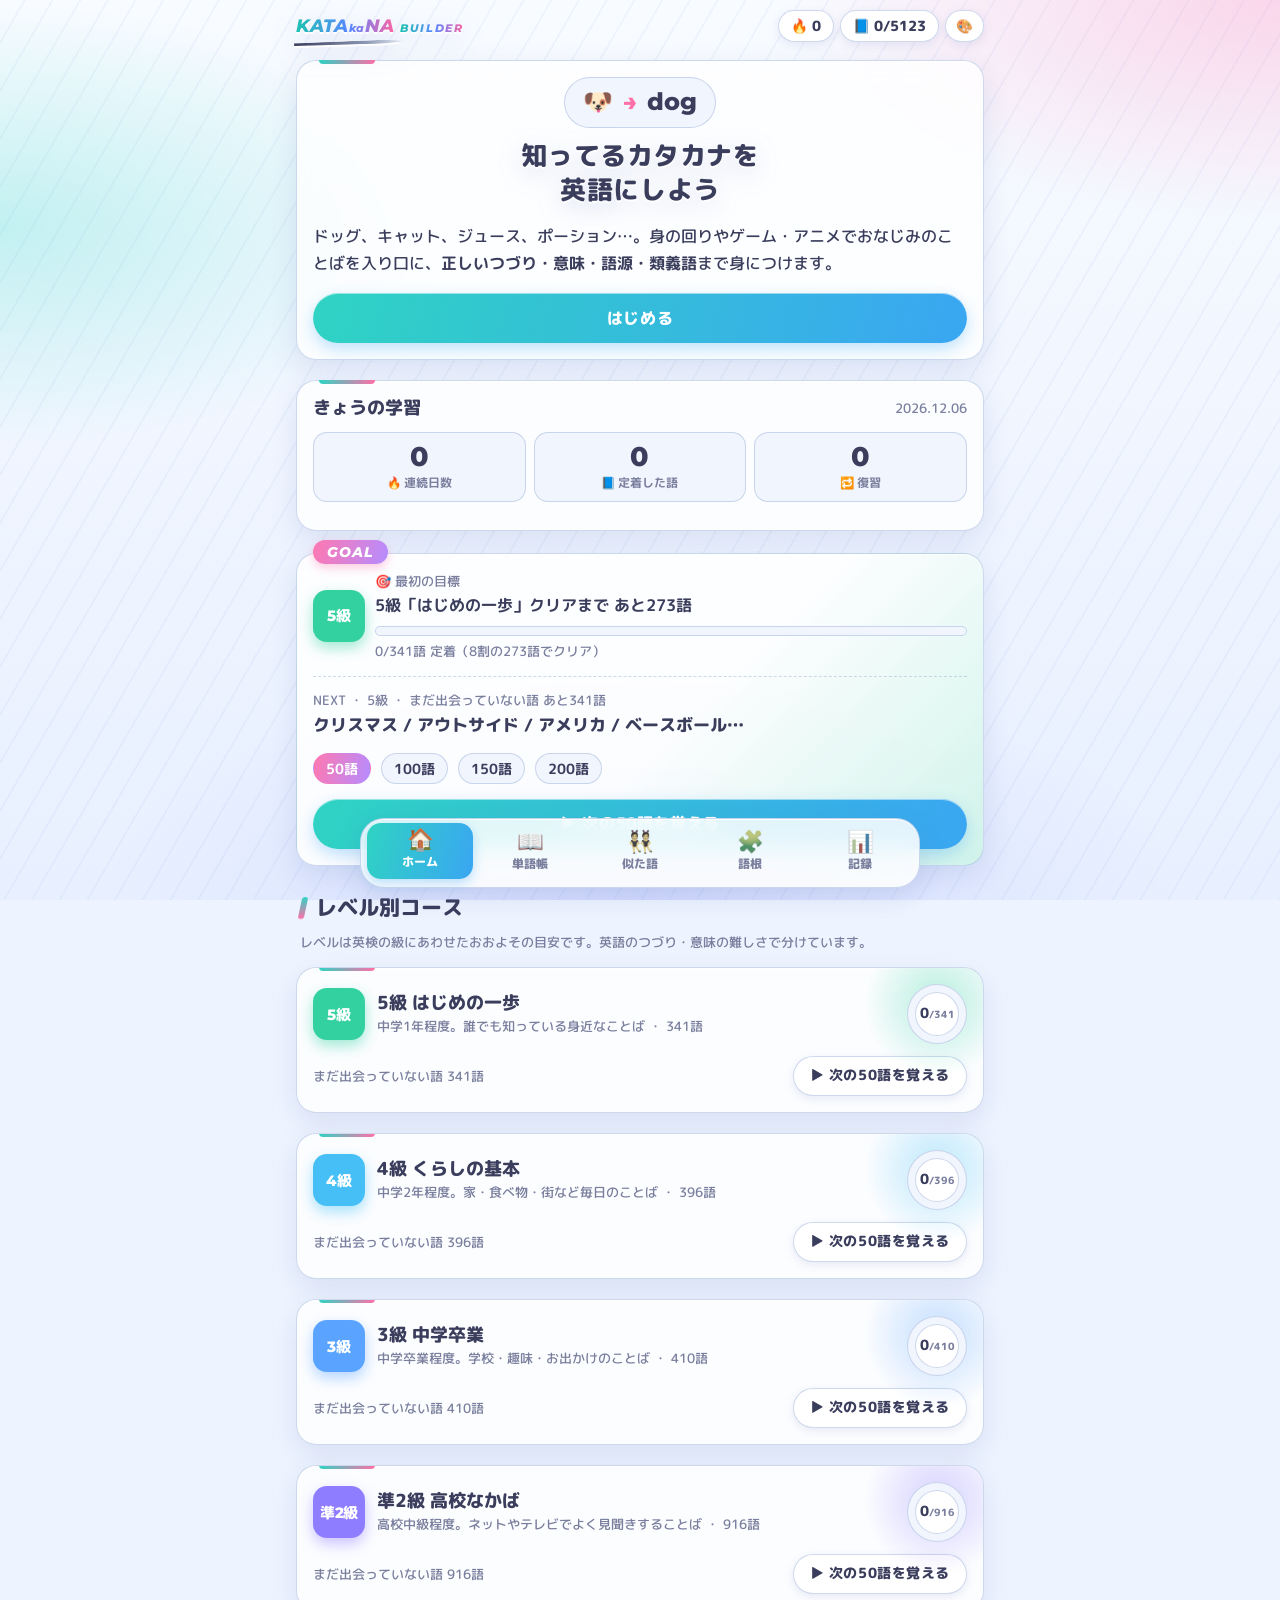
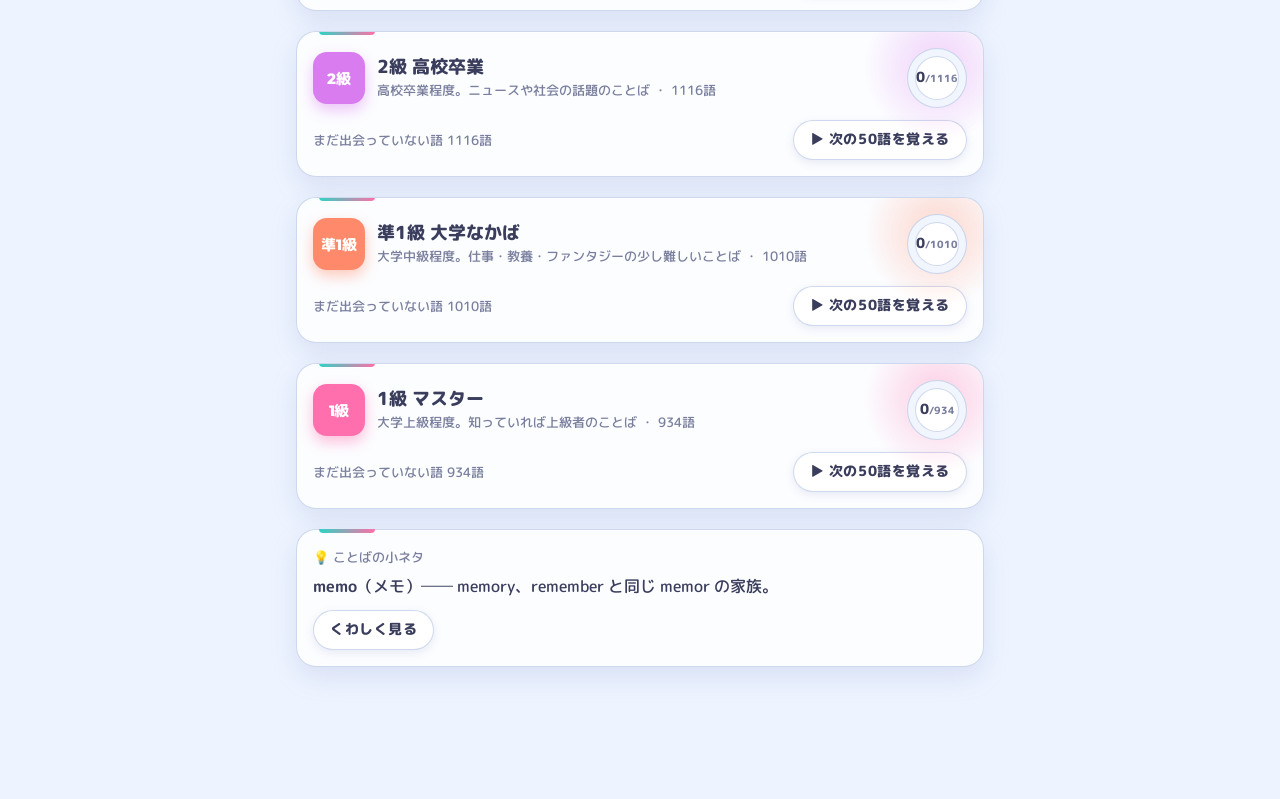
==== commit 4361b11c: "タイトルを KATAkaNA BUILDER に変え、刀らしい見た目にする 大文字だけ読むと KATANA になるよう ka を小さくし、刀身に見立てた線を下に引く。 各テーマで刀身の色を変え、ファビ" ====
--- a/index.html
+++ b/index.html
@@ -4,21 +4,21 @@
   <meta charset="utf-8">
   <meta name="viewport" content="width=device-width, initial-scale=1, viewport-fit=cover">
   <meta name="theme-color" content="#eef4ff">
-  <title>Vocab Quest</title>
+  <title>KATAkaNA BUILDER</title>
   <meta name="description" content="身の回りのカタカナ語から英単語を学ぶ">
   <!-- SNS のリンクカード（画像は scripts/ogp/render.mjs で作る）。og:image は絶対 URL でないと表示されない -->
-  <meta property="og:title" content="Vocab Quest">
+  <meta property="og:title" content="KATAkaNA BUILDER">
   <meta property="og:description" content="身の回りのカタカナ語から英単語を学ぶ">
   <meta property="og:url" content="https://vocab-quest-lyart.vercel.app/">
-  <meta property="og:site_name" content="Vocab Quest">
+  <meta property="og:site_name" content="KATAkaNA BUILDER">
   <meta property="og:image" content="https://vocab-quest-lyart.vercel.app/icons/ogp.png">
   <meta property="og:image:width" content="1200">
   <meta property="og:image:height" content="630">
-  <meta property="og:image:alt" content="VOCAB QUEST — 身の回りのカタカナ語から英単語を学ぶ">
+  <meta property="og:image:alt" content="KATAkaNA BUILDER — 身の回りのカタカナ語から英単語を学ぶ">
   <meta property="og:type" content="website">
   <meta property="og:locale" content="ja_JP">
   <meta name="twitter:card" content="summary_large_image">
-  <link rel="icon" href="data:image/svg+xml,<svg xmlns='http://www.w3.org/2000/svg' viewBox='0 0 100 100'><text y='.9em' font-size='90'>🗝️</text></svg>">
+  <link rel="icon" href="data:image/svg+xml,<svg xmlns='http://www.w3.org/2000/svg' viewBox='0 0 100 100'><text y='.9em' font-size='90'>🗡️</text></svg>">
   <script>
     // 保存済みのテーマを描画前に当てる（ちらつき防止）。テーマの一覧は app.js の THEMES
     try {
@@ -33,7 +33,7 @@
 </head>
 <body>
   <header class="topbar">
-    <div class="brand">VOCAB<span>QUEST</span></div>
+    <div class="brand" aria-label="KATAkaNA BUILDER"><span class="blade">KATA<small>ka</small>NA</span><span class="sub">BUILDER</span></div>
     <div class="hud">
       <span class="pill" id="hud-streak" title="連続学習日数">🔥 0</span>
       <span class="pill" id="hud-learned" title="定着した単語">📘 0</span>
--- a/app/style.css
+++ b/app/style.css
@@ -1,5 +1,5 @@
 /*
- * Vocab Quest のスタイル
+ * KATAkaNA BUILDER のスタイル
  * 見た目はテーマで切り替える（<html data-theme="…">）。機能はどのテーマでも同じ。
  *   stage  … ステージ：白〜パステル、半透明のカード、グラデーション（音楽ゲーム風）※既定
  *   pop    … ポップ：太いフチどり、固い影、ぷっくりボタン（カジュアル対戦ゲーム風）
@@ -309,7 +309,15 @@
   padding: 10px 16px; max-width: 720px; margin: 0 auto;
 }
 .brand { font-family: var(--latin); font-weight: 800; font-size: 1.15rem; color: var(--on-bg); white-space: nowrap; }
-.brand span { margin-left: 3px; }
+/* タイトル「KATAkaNA BUILDER」：大文字だけ読むと KATANA。小さい ka と、刀身に見立てた下の線で刀らしさを出す */
+.brand { display: inline-flex; align-items: baseline; --blade: linear-gradient(90deg, #3a3d5c, #8b97b3 65%, #e4eaf5); }
+.brand .blade { position: relative; }
+.brand .blade small { font-size: .62em; letter-spacing: 0; margin: 0 .03em; }
+.brand .blade::after {
+  content: ""; position: absolute; left: -.1em; right: -.5em; bottom: -.14em; height: .2em;
+  background: var(--blade); clip-path: polygon(0 15%, 82% 0, 100% 50%, 82% 100%, 0 85%); transform: rotate(-2deg);
+}
+.brand .sub { margin-left: .45em; font-size: .62em; letter-spacing: .16em; }
 .hud { display: flex; gap: 6px; }
 .pill {
   display: inline-flex; align-items: center; gap: 4px; white-space: nowrap; min-height: 32px;
@@ -459,6 +467,8 @@
 .pair-word { padding: 8px 10px; border-radius: var(--radius-sm); background: var(--card-2); border: var(--bw-sm) solid var(--edge); }
 .pair-word .en { font-family: var(--latin); font-size: 1.2rem; }
 /* 発音記号。母音の上のアクセント記号（ǽ, ə́ など）がずれないよう、IPA 用に作られた Charis SIL を使う */
+/* 英語の音声ボタンと発音記号を1つにまとめ、間で改行しない */
+.say { display: inline-flex; align-items: center; gap: 8px; white-space: nowrap; }
 .ipa { font-family: "Charis SIL", "Lucida Sans Unicode", "Arial Unicode MS", system-ui, sans-serif; }
 .pair-point { margin: 6px 0 8px; }
 .pair-examples summary { cursor: pointer; font-weight: 800; color: var(--text-soft); margin-bottom: 6px; }
@@ -728,10 +738,12 @@
 }
 [data-theme="stage"] .display,
 [data-theme="stage"] .brand {
-  background: var(--title-fill); -webkit-background-clip: text; background-clip: text; color: transparent;
   filter: drop-shadow(0 2px 0 rgba(255, 255, 255, .9)) drop-shadow(0 6px 12px rgba(90, 110, 190, .18));
 }
 [data-theme="stage"] .brand { font-style: italic; letter-spacing: .04em; }
+/* 刀身の線（.blade::after）を出すため、文字のグラデーションは .brand でなく中の span ごとにかける */
+[data-theme="stage"] .brand > span,
+[data-theme="noble"] .brand > span { background: var(--title-fill); -webkit-background-clip: text; background-clip: text; color: transparent; }
 [data-theme="stage"] .section-title { display: flex; align-items: baseline; gap: 4px; }
 [data-theme="stage"] .section-title::before {
   content: ""; align-self: center; width: 6px; height: 22px; margin-right: 6px; border-radius: 3px;
@@ -768,7 +780,8 @@
 [data-theme="pop"] .count {
   font-weight: 400; color: #fff; -webkit-text-stroke: 6px var(--ink); paint-order: stroke fill; text-shadow: 0 4px 0 var(--ink);
 }
-[data-theme="pop"] .brand span { color: #ffd23f; }
+[data-theme="pop"] .brand { --blade: var(--ink); }
+[data-theme="pop"] .brand .sub { color: #ffd23f; }
 [data-theme="pop"] .count { -webkit-text-stroke-width: 4px; text-shadow: none; font-style: normal; }
 [data-theme="pop"] .section-title .small { -webkit-text-stroke: 0; text-shadow: none; }
 [data-theme="pop"] .detail .display { font-family: var(--display); }
@@ -818,7 +831,9 @@
   font-weight: 400; color: #fff; font-style: normal; text-shadow: 3px 3px 0 var(--neon), 6px 6px 0 #000;
   transform: skewX(-8deg); display: inline-block;
 }
-[data-theme="street"] .brand span { color: var(--neon); text-shadow: 3px 3px 0 #000; }
+[data-theme="street"] .brand { --blade: var(--neon); }
+[data-theme="street"] .brand .blade::after { bottom: -.4em; box-shadow: none; }
+[data-theme="street"] .brand .sub { color: var(--neon); text-shadow: 3px 3px 0 #000; }
 [data-theme="street"] .welcome .display, [data-theme="street"] .result .display { display: block; }
 [data-theme="street"] .section-title {
   display: inline-block; font-weight: 400; color: #0d0d0f; background: var(--neon); padding: 2px 14px 0;
@@ -828,7 +843,7 @@
 [data-theme="street"] .card { border-left: 6px solid var(--area, var(--neon)); }
 [data-theme="street"] .card.feedback { border-left-width: 2px; }
 [data-theme="street"] .card::after {
-  content: "/// VQ"; position: absolute; top: 6px; right: 10px; font-family: var(--latin); font-weight: 900; font-style: italic;
+  content: "/// KB"; position: absolute; top: 6px; right: 10px; font-family: var(--latin); font-weight: 900; font-style: italic;
   font-size: .62rem; letter-spacing: .12em; color: var(--text-soft); opacity: .6; pointer-events: none;
 }
 [data-theme="street"] .modal-body .card::after, [data-theme="street"] .question::after, [data-theme="street"] .feedback::after { content: none; }
@@ -876,14 +891,14 @@
 /* ---------- ノーブル ---------- */
 [data-theme="noble"] .display,
 [data-theme="noble"] .brand {
-  font-weight: 800; letter-spacing: .06em; background: var(--title-fill); -webkit-background-clip: text; background-clip: text; color: transparent;
+  font-weight: 800; letter-spacing: .06em;
   filter: drop-shadow(0 2px 6px rgba(0, 0, 0, .45));
 }
 [data-theme="noble"] .card .display,
 [data-theme="noble"] .modal-body .display {
   background: linear-gradient(180deg, #8a6a2c, #5b4418); -webkit-background-clip: text; background-clip: text; filter: none;
 }
-[data-theme="noble"] .brand { letter-spacing: .12em; }
+[data-theme="noble"] .brand { letter-spacing: .12em; --blade: var(--title-fill); }
 [data-theme="noble"] .section-title { display: flex; align-items: center; gap: 10px; color: #f3ead6; letter-spacing: .08em; font-weight: 800; }
 [data-theme="noble"] .section-title::before,
 [data-theme="noble"] .section-title::after { content: ""; height: 1px; background: linear-gradient(90deg, transparent, var(--gold)); flex: 0 0 22px; }
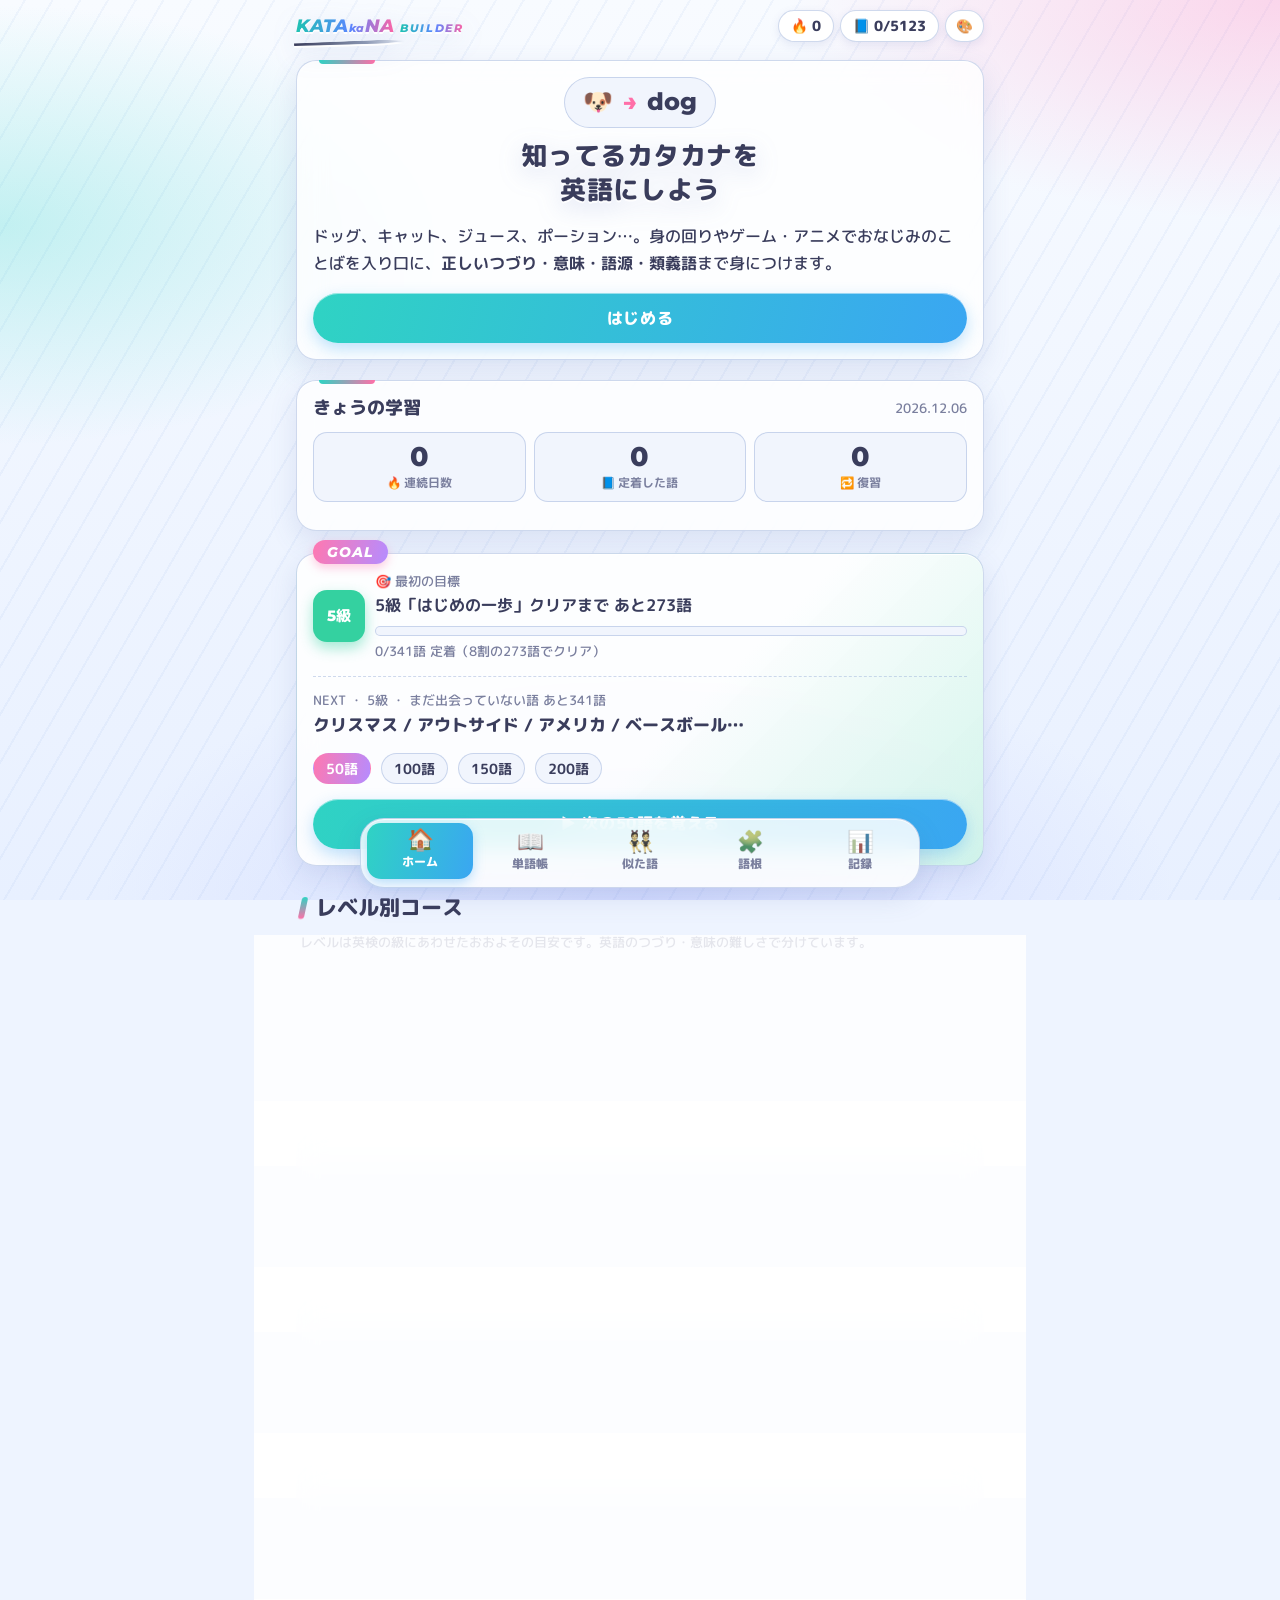
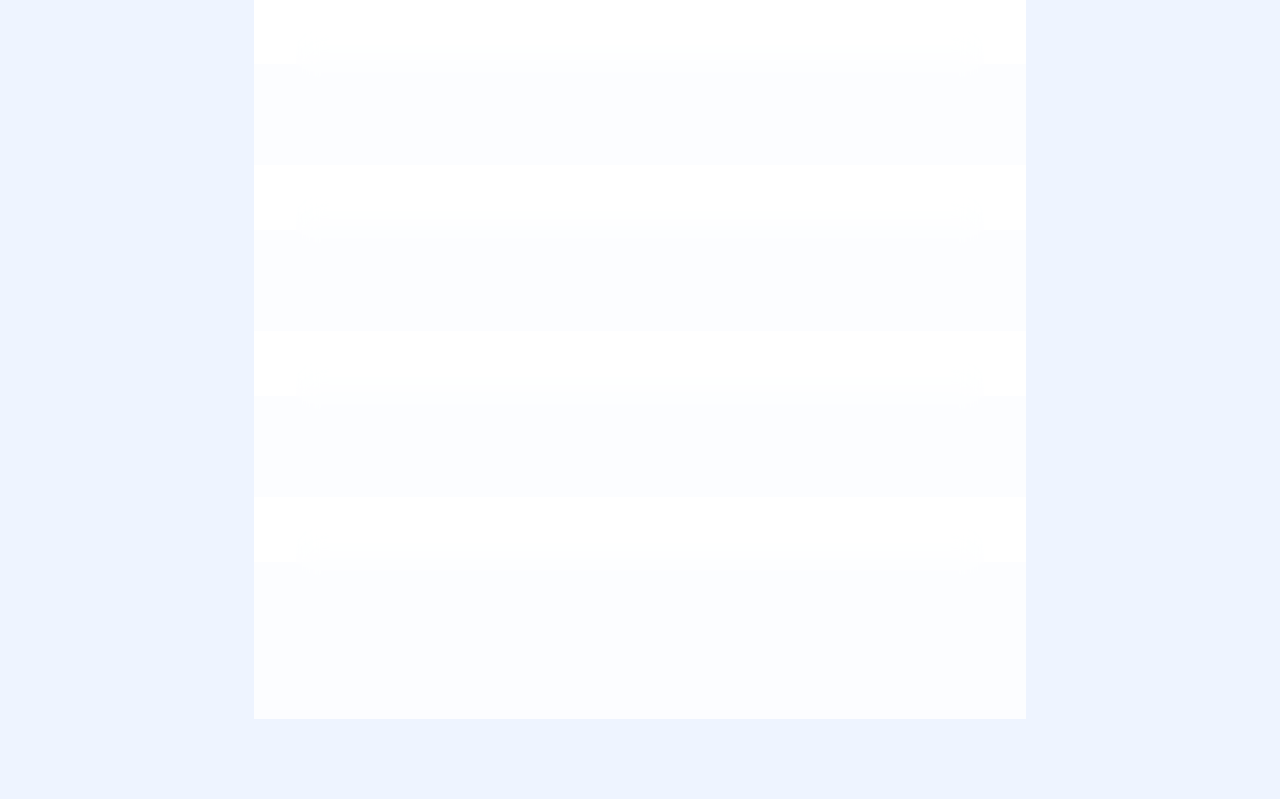
==== commit 7022819e: "和風のテーマ「和」を追加する 和紙色に青海波の背景、藍のボタン、朱の差し色、明朝の墨文字。 タイトルの横に朱の角印「刀」を付ける。 あわせて、タイトルが長くなって 390px 幅でヘッダーがはみ出して" ====
--- a/index.html
+++ b/index.html
@@ -23,7 +23,7 @@
     // 保存済みのテーマを描画前に当てる（ちらつき防止）。テーマの一覧は app.js の THEMES
     try {
       const t = JSON.parse(localStorage.getItem("vocab-quest-save-v3") || "{}").settings?.theme;
-      if (["stage", "pop", "street", "noble"].includes(t)) document.documentElement.dataset.theme = t;
+      if (["stage", "pop", "street", "noble", "wa"].includes(t)) document.documentElement.dataset.theme = t;
     } catch { /* 保存データが読めなければ既定のテーマ */ }
   </script>
   <link rel="preconnect" href="https://fonts.googleapis.com">
--- a/app/style.css
+++ b/app/style.css
@@ -258,6 +258,73 @@
   --lv5: #a58be0;
 }
 
+[data-theme="wa"] {
+  color-scheme: light;
+  --sumi: #2b2622;
+  --shu: #c8372d;
+  --ai: #264a73;
+  --bg-color: #f4eee0;
+  --bg:
+    linear-gradient(180deg, rgba(244, 238, 224, .2), rgba(244, 238, 224, .85) 70%),
+    radial-gradient(circle at 100% 150%, #f4eee0 24%, #ebe2cc 24% 28%, #f4eee0 28% 36%, #ebe2cc 36% 40%, transparent 40%) 0 0 / 64px 32px,
+    radial-gradient(circle at 0 150%, #f4eee0 24%, #ebe2cc 24% 28%, #f4eee0 28% 36%, #ebe2cc 36% 40%, transparent 40%) 0 0 / 64px 32px,
+    radial-gradient(circle at 50% 100%, #ebe2cc 10%, #f4eee0 10% 23%, #ebe2cc 23% 30%, #f4eee0 30% 43%, #ebe2cc 43% 50%, #f4eee0 50% 63%, #ebe2cc 63% 71%, transparent 71%) 0 0 / 64px 32px,
+    radial-gradient(circle at 100% 50%, #ebe2cc 5%, #f4eee0 5% 15%, #ebe2cc 15% 20%, #f4eee0 20% 29%, #ebe2cc 29% 34%, #f4eee0 34% 44%, #ebe2cc 44% 49%, transparent 49%) 0 0 / 64px 32px,
+    radial-gradient(circle at 0 50%, #ebe2cc 5%, #f4eee0 5% 15%, #ebe2cc 15% 20%, #f4eee0 20% 29%, #ebe2cc 29% 34%, #f4eee0 34% 44%, #ebe2cc 44% 49%, transparent 49%) 0 0 / 64px 32px;
+  --text: #2b2622;
+  --text-soft: #6e655a;
+  --on-bg: #2b2622;
+  --on-bg-soft: #6e655a;
+  --card: #fffdf7;
+  --card-solid: #fffdf7;
+  --card-2: #f3ecdc;
+  --line: #e0d5bf;
+  --edge: #cfc2a6;
+  --bw: 1px;
+  --bw-sm: 1px;
+  --radius: 4px;
+  --radius-sm: 3px;
+  --shadow: 0 1px 0 rgba(43, 38, 34, .06), 0 8px 20px rgba(90, 70, 30, .08);
+  --shadow-sm: 0 2px 6px rgba(90, 70, 30, .1);
+  --primary: #264a73;
+  --primary-solid: #264a73;
+  --primary-text: #fff;
+  --good: #4f8a55;
+  --good-solid: #4f8a55;
+  --good-bg: #e6efdd;
+  --bad: #b8323a;
+  --bad-solid: #b8323a;
+  --bad-bg: #f6e1df;
+  --btn2: #fffdf7;
+  --accent: #c8372d;
+  --accent-text: #fff;
+  --hi: #c8372d;
+  --warn: #c77d1a;
+  --warn-bg: #f8ecd3;
+  --hint-bg: #f7f0dc;
+  --tabs-bg: rgba(255, 253, 247, .95);
+  --tab-active: #264a73;
+  --tab-active-text: #fff;
+  --input-bg: #fffdf7;
+  --burst: rgba(200, 55, 45, .3);
+  --display: "Shippori Mincho B1", "Hiragino Mincho ProN", serif;
+  --latin: "Shippori Mincho B1", serif;
+  --sans: "Zen Kaku Gothic New", "Hiragino Sans", "Noto Sans JP", system-ui, sans-serif;
+  --area-1: #5a9a6a;
+  --area-2: #3a9aae;
+  --area-3: #3d6f9e;
+  --area-4: #7d6ba6;
+  --area-5: #b8578b;
+  --area-6: #d0703c;
+  --area-7: #c8372d;
+  --lv0: #e0d5bf;
+  --lv1: #d27b7b;
+  --lv2: #d9a441;
+  --lv3: #6d9a5a;
+  --lv4: #3d7fa8;
+  --lv5: #7d6ba6;
+}
+
 /* ========== 共通 ========== */
 * { box-sizing: border-box; }
 html, body { margin: 0; }
@@ -715,8 +782,11 @@
   .modal-body { border-bottom: var(--bw) solid var(--edge); border-radius: 28px; box-shadow: var(--shadow); }
 }
 
+/* タイトルが長いので、狭い画面では「定着した単語」の数をヘッダーから外す（ホームと記録には出る） */
+@media (max-width: 460px) {
+  .hud #hud-learned { display: none; }
+}
 @media (max-width: 380px) {
-  .hud #hud-learned { display: none; }
   .dist-row { grid-template-columns: 100px 1fr 28px; }
   .dist-row.grade-row { grid-template-columns: 40px 1fr 52px; }
   .dist-label .small { display: none; }
@@ -940,3 +1010,42 @@
 [data-theme="noble"] .modal-body { border-color: var(--gold); box-shadow: 0 -10px 40px rgba(0, 0, 0, .5); }
 [data-theme="noble"] .prompt .big, [data-theme="noble"] .stat-tile b, [data-theme="noble"] .result-grid b { font-family: var(--display); }
 [data-theme="noble"] .welcome-art span { color: #b8914a; }
+
+/* ---------- 和（和紙に青海波、藍のボタン、朱の差し色、明朝の墨文字） ---------- */
+[data-theme="wa"] .display,
+[data-theme="wa"] .brand { font-weight: 800; letter-spacing: .06em; color: var(--sumi); }
+[data-theme="wa"] .brand { letter-spacing: .06em; align-items: center; }
+[data-theme="wa"] .brand .blade small { letter-spacing: 0; }
+/* 落款のような朱の角印 */
+[data-theme="wa"] .brand::after {
+  content: "刀"; margin-left: .5em; width: 1.5em; height: 1.5em; display: grid; place-items: center;
+  font-size: .72em; letter-spacing: 0; color: #fff; background: var(--shu); border-radius: 3px; transform: rotate(-4deg);
+}
+[data-theme="wa"] .section-title { display: flex; align-items: baseline; gap: 4px; letter-spacing: .08em; }
+[data-theme="wa"] .section-title::before {
+  content: ""; align-self: center; flex: none; width: 5px; height: 1.1em; margin-right: 8px; background: var(--shu); border-radius: 1px;
+}
+[data-theme="wa"] .card { border-top: 3px solid var(--ai); }
+[data-theme="wa"] .card.feedback { border-top-width: 1px; }
+[data-theme="wa"] .btn { border-radius: var(--radius-sm); letter-spacing: .1em; box-shadow: 0 3px 0 #16304f; }
+[data-theme="wa"] .btn.green { box-shadow: 0 3px 0 #35603a; }
+[data-theme="wa"] .btn.danger { box-shadow: 0 3px 0 #7d1f25; }
+[data-theme="wa"] .btn.secondary { border: 1px solid var(--edge); box-shadow: 0 2px 0 var(--edge); }
+[data-theme="wa"] .btn.ghost { border: 0; box-shadow: none; }
+[data-theme="wa"] .btn:active:not(:disabled) { transform: translateY(2px); box-shadow: 0 1px 0 #16304f; }
+[data-theme="wa"] .tabs { border-top: 3px solid var(--ai); }
+[data-theme="wa"] .pill, [data-theme="wa"] .steps { border-radius: var(--radius-sm); }
+[data-theme="wa"] .ribbon {
+  font-family: var(--display); font-style: normal; border-radius: 2px; letter-spacing: .2em; background: var(--shu); transform: rotate(-2deg);
+}
+[data-theme="wa"] .choice .key { border-radius: 2px; font-family: var(--display); }
+[data-theme="wa"] .choice:not(.correct):not(.wrong) .key { border-color: var(--shu); color: var(--shu); }
+[data-theme="wa"] .choice:hover:not(:disabled) .key { color: var(--primary-text); border-color: transparent; }
+[data-theme="wa"] .topic-badge { border-radius: 50%; border: 1px solid var(--edge); }
+[data-theme="wa"] .feedback .verdict { font-family: var(--display); letter-spacing: .12em; }
+[data-theme="wa"] .feedback .word, [data-theme="wa"] .detail .display,
+[data-theme="wa"] .prompt .big, [data-theme="wa"] .stat-tile b, [data-theme="wa"] .result-grid b { font-family: var(--display); }
+[data-theme="wa"] .detail h4 { border-radius: 2px; background: var(--ai); color: #fff; }
+[data-theme="wa"] .modal-body { border-top: 3px solid var(--shu); }
+[data-theme="wa"] .burst span { border-radius: 4px; box-shadow: 0 0 0 4px #fffdf7, 0 0 0 5px var(--shu), 0 12px 30px rgba(90, 70, 30, .25); }
+[data-theme="wa"] .welcome-art span { color: var(--shu); }
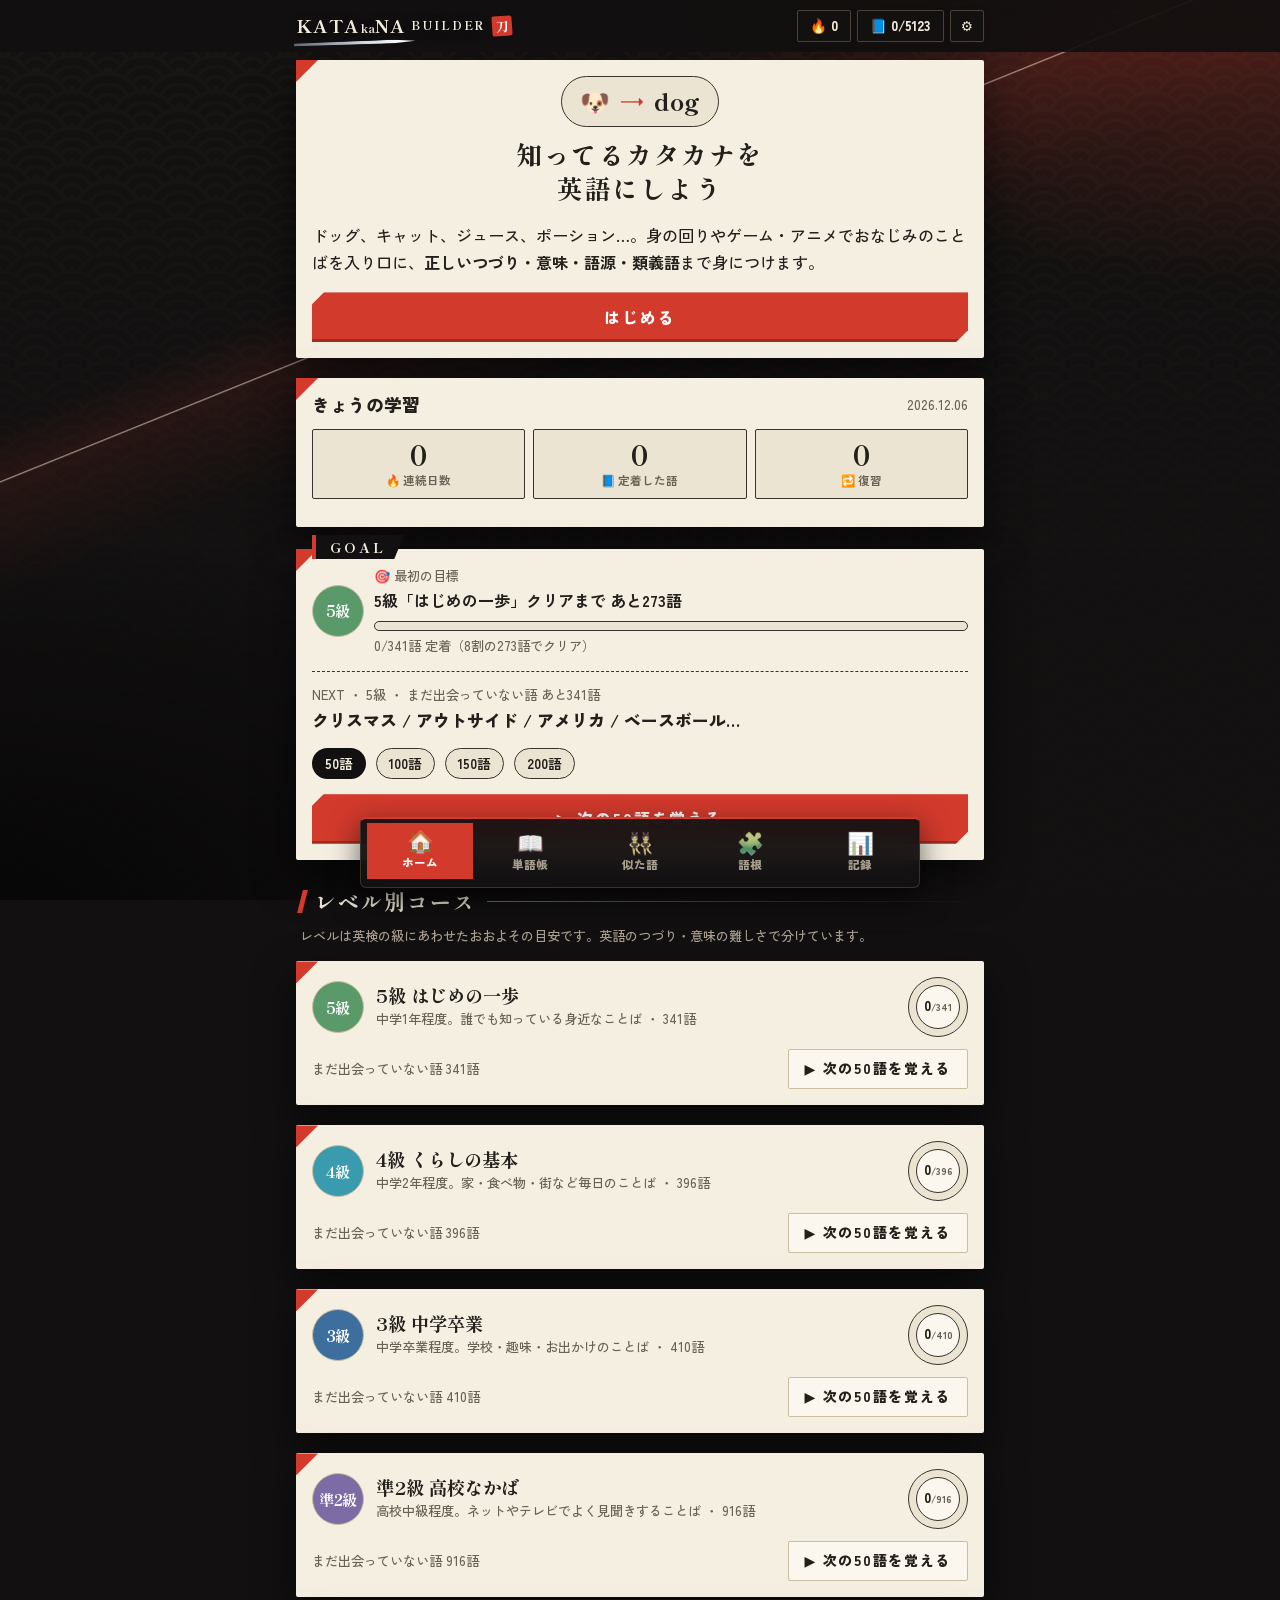
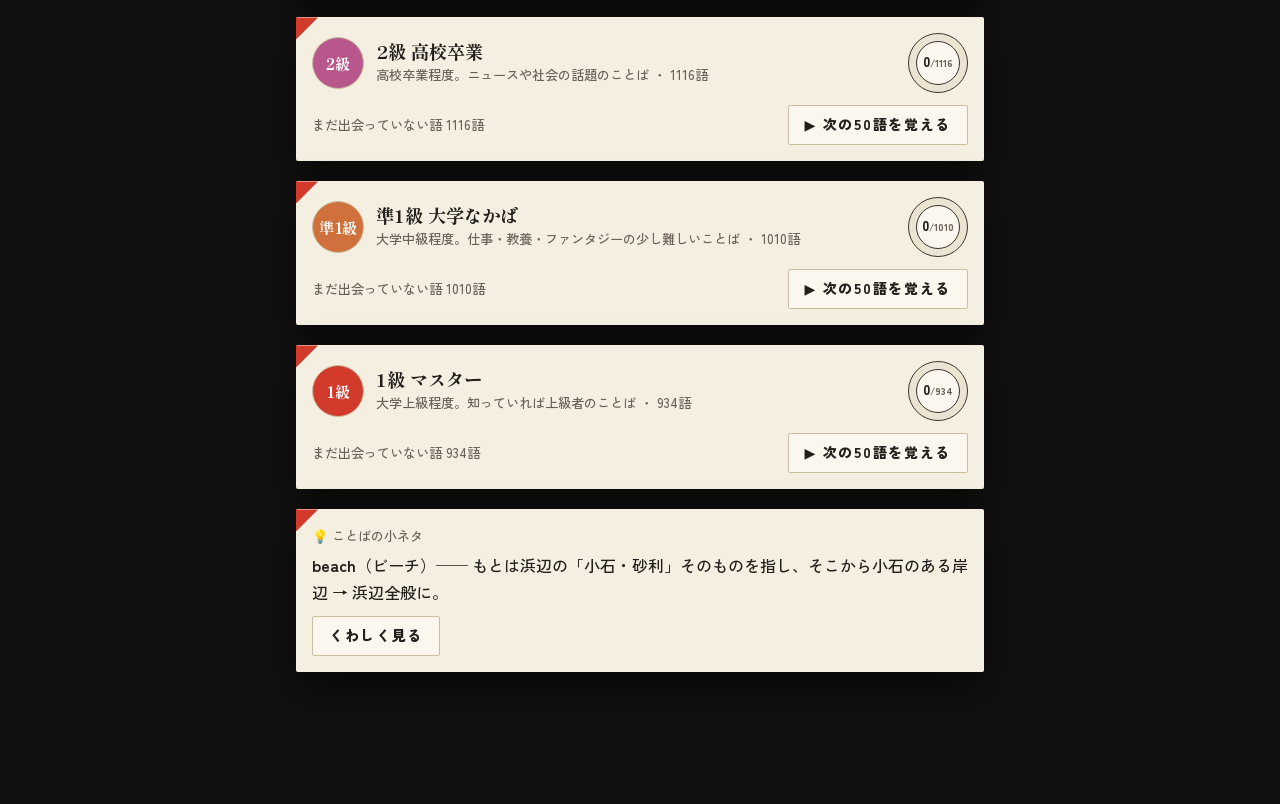
==== commit 868f1695: "既定のテーマを墨と朱の「和」にし、右上に設定ボタンを置く 和テーマを作り直してアプリのシグネチャーにする：墨の地に青海波と斜めの一閃、 和紙のカードの左上を朱で斬り落とし、ボタンは角を斜めに落とす。 " ====
--- a/index.html
+++ b/index.html
@@ -1,9 +1,9 @@
 <!doctype html>
-<html lang="ja" data-theme="stage">
+<html lang="ja" data-theme="wa">
 <head>
   <meta charset="utf-8">
   <meta name="viewport" content="width=device-width, initial-scale=1, viewport-fit=cover">
-  <meta name="theme-color" content="#eef4ff">
+  <meta name="theme-color" content="#121010">
   <title>KATAkaNA BUILDER</title>
   <meta name="description" content="身の回りのカタカナ語から英単語を学ぶ">
   <!-- SNS のリンクカード（画像は scripts/ogp/render.mjs で作る）。og:image は絶対 URL でないと表示されない -->
@@ -23,7 +23,7 @@
     // 保存済みのテーマを描画前に当てる（ちらつき防止）。テーマの一覧は app.js の THEMES
     try {
       const t = JSON.parse(localStorage.getItem("vocab-quest-save-v3") || "{}").settings?.theme;
-      if (["stage", "pop", "street", "noble", "wa"].includes(t)) document.documentElement.dataset.theme = t;
+      if (["wa", "stage", "pop", "street", "noble"].includes(t)) document.documentElement.dataset.theme = t;
     } catch { /* 保存データが読めなければ既定のテーマ */ }
   </script>
   <link rel="preconnect" href="https://fonts.googleapis.com">
@@ -37,7 +37,7 @@
     <div class="hud">
       <span class="pill" id="hud-streak" title="連続学習日数">🔥 0</span>
       <span class="pill" id="hud-learned" title="定着した単語">📘 0</span>
-      <button class="pill" id="theme-btn" aria-label="テーマを変える">🎨</button>
+      <button class="pill" id="settings-btn" aria-label="設定（テーマ・音声）">⚙️</button>
     </div>
   </header>
 
--- a/app/style.css
+++ b/app/style.css
@@ -259,54 +259,59 @@
 }
 
 [data-theme="wa"] {
-  color-scheme: light;
-  --sumi: #2b2622;
-  --shu: #c8372d;
-  --ai: #264a73;
-  --bg-color: #f4eee0;
+  /* 既定のテーマ。墨の地に朱の差し色、和紙のカード。背景を斜めに走る細い光は刀の一閃 */
+  color-scheme: dark;
+  --sumi: #121010;
+  --shu: #d23a2c;
+  --washi: #f5efe2;
+  --bg-color: #121010;
   --bg:
-    linear-gradient(180deg, rgba(244, 238, 224, .2), rgba(244, 238, 224, .85) 70%),
-    radial-gradient(circle at 100% 150%, #f4eee0 24%, #ebe2cc 24% 28%, #f4eee0 28% 36%, #ebe2cc 36% 40%, transparent 40%) 0 0 / 64px 32px,
-    radial-gradient(circle at 0 150%, #f4eee0 24%, #ebe2cc 24% 28%, #f4eee0 28% 36%, #ebe2cc 36% 40%, transparent 40%) 0 0 / 64px 32px,
-    radial-gradient(circle at 50% 100%, #ebe2cc 10%, #f4eee0 10% 23%, #ebe2cc 23% 30%, #f4eee0 30% 43%, #ebe2cc 43% 50%, #f4eee0 50% 63%, #ebe2cc 63% 71%, transparent 71%) 0 0 / 64px 32px,
-    radial-gradient(circle at 100% 50%, #ebe2cc 5%, #f4eee0 5% 15%, #ebe2cc 15% 20%, #f4eee0 20% 29%, #ebe2cc 29% 34%, #f4eee0 34% 44%, #ebe2cc 44% 49%, transparent 49%) 0 0 / 64px 32px,
-    radial-gradient(circle at 0 50%, #ebe2cc 5%, #f4eee0 5% 15%, #ebe2cc 15% 20%, #f4eee0 20% 29%, #ebe2cc 29% 34%, #f4eee0 34% 44%, #ebe2cc 44% 49%, transparent 49%) 0 0 / 64px 32px;
-  --text: #2b2622;
-  --text-soft: #6e655a;
-  --on-bg: #2b2622;
-  --on-bg-soft: #6e655a;
-  --card: #fffdf7;
-  --card-solid: #fffdf7;
-  --card-2: #f3ecdc;
-  --line: #e0d5bf;
-  --edge: #cfc2a6;
+    linear-gradient(158deg, transparent calc(34% - 1px), rgba(255, 236, 214, .55) 34%, transparent calc(34% + 1.5px)),
+    linear-gradient(158deg, transparent 30%, rgba(210, 58, 44, .10) 34%, transparent 42%),
+    radial-gradient(70% 45% at 100% 0%, rgba(210, 58, 44, .30), transparent 70%),
+    radial-gradient(80% 60% at 0% 100%, rgba(0, 0, 0, .6), transparent 70%),
+    linear-gradient(180deg, rgba(18, 16, 16, .35), rgba(18, 16, 16, .9) 75%),
+    radial-gradient(circle at 100% 150%, #141211 24%, #1c1916 24% 28%, #141211 28% 36%, #1c1916 36% 40%, transparent 40%) 0 0 / 72px 36px,
+    radial-gradient(circle at 0 150%, #141211 24%, #1c1916 24% 28%, #141211 28% 36%, #1c1916 36% 40%, transparent 40%) 0 0 / 72px 36px,
+    radial-gradient(circle at 50% 100%, #1c1916 10%, #141211 10% 23%, #1c1916 23% 30%, #141211 30% 43%, #1c1916 43% 50%, #141211 50% 63%, #1c1916 63% 71%, transparent 71%) 0 0 / 72px 36px,
+    radial-gradient(circle at 100% 50%, #1c1916 5%, #141211 5% 15%, #1c1916 15% 20%, #141211 20% 29%, #1c1916 29% 34%, #141211 34% 44%, #1c1916 44% 49%, transparent 49%) 0 0 / 72px 36px,
+    radial-gradient(circle at 0 50%, #1c1916 5%, #141211 5% 15%, #1c1916 15% 20%, #141211 20% 29%, #1c1916 29% 34%, #141211 34% 44%, #1c1916 44% 49%, transparent 49%) 0 0 / 72px 36px;
+  --text: #231f1b;
+  --text-soft: #6b6257;
+  --on-bg: #f2ebdd;
+  --on-bg-soft: #a89f90;
+  --card: #f5efe2;
+  --card-solid: #fbf7ee;
+  --card-2: #ece4d2;
+  --line: #ddd2bb;
+  --edge: #3a332c;
   --bw: 1px;
   --bw-sm: 1px;
-  --radius: 4px;
-  --radius-sm: 3px;
-  --shadow: 0 1px 0 rgba(43, 38, 34, .06), 0 8px 20px rgba(90, 70, 30, .08);
-  --shadow-sm: 0 2px 6px rgba(90, 70, 30, .1);
-  --primary: #264a73;
-  --primary-solid: #264a73;
+  --radius: 2px;
+  --radius-sm: 2px;
+  --shadow: 0 18px 40px rgba(0, 0, 0, .55);
+  --shadow-sm: 0 2px 6px rgba(40, 30, 20, .15);
+  --primary: #d23a2c;
+  --primary-solid: #d23a2c;
   --primary-text: #fff;
   --good: #4f8a55;
   --good-solid: #4f8a55;
-  --good-bg: #e6efdd;
-  --bad: #b8323a;
-  --bad-solid: #b8323a;
-  --bad-bg: #f6e1df;
-  --btn2: #fffdf7;
-  --accent: #c8372d;
-  --accent-text: #fff;
-  --hi: #c8372d;
+  --good-bg: #e3eddb;
+  --bad: #8f2430;
+  --bad-solid: #8f2430;
+  --bad-bg: #f4dfdc;
+  --btn2: #fbf7ee;
+  --accent: #121010;
+  --accent-text: #f2ebdd;
+  --hi: #e0473a;
   --warn: #c77d1a;
-  --warn-bg: #f8ecd3;
-  --hint-bg: #f7f0dc;
-  --tabs-bg: rgba(255, 253, 247, .95);
-  --tab-active: #264a73;
+  --warn-bg: #f6e9cf;
+  --hint-bg: #f4ecd6;
+  --tabs-bg: rgba(20, 18, 17, .94);
+  --tab-active: #d23a2c;
   --tab-active-text: #fff;
-  --input-bg: #fffdf7;
-  --burst: rgba(200, 55, 45, .3);
+  --input-bg: #fbf7ee;
+  --burst: rgba(210, 58, 44, .4);
   --display: "Shippori Mincho B1", "Hiragino Mincho ProN", serif;
   --latin: "Shippori Mincho B1", serif;
   --sans: "Zen Kaku Gothic New", "Hiragino Sans", "Noto Sans JP", system-ui, sans-serif;
@@ -316,8 +321,8 @@
   --area-4: #7d6ba6;
   --area-5: #b8578b;
   --area-6: #d0703c;
-  --area-7: #c8372d;
-  --lv0: #e0d5bf;
+  --area-7: #d23a2c;
+  --lv0: #ddd2bb;
   --lv1: #d27b7b;
   --lv2: #d9a441;
   --lv3: #6d9a5a;
@@ -762,6 +767,12 @@
   align-self: flex-start; height: 22px; padding: 0 14px; border-radius: 99px; display: grid; place-items: center;
   font-size: .7rem; font-weight: 800; color: var(--primary-text); background: var(--primary);
 }
+
+/* ---------- 設定（右上の ⚙️） ---------- */
+.settings-section { padding: 16px 0; border-top: 1px solid var(--line); }
+.settings-section:first-of-type { border-top: 0; padding-top: 4px; }
+.settings-section .toggle { margin-bottom: 0; }
+.settings-hint { color: var(--on-bg-soft); }
 
 /* ---------- モーダル（ボトムシート） ---------- */
 .modal { position: fixed; inset: 0; z-index: 10; background: rgba(10, 10, 30, .55); display: flex; align-items: flex-end; justify-content: center; }
@@ -1011,41 +1022,67 @@
 [data-theme="noble"] .prompt .big, [data-theme="noble"] .stat-tile b, [data-theme="noble"] .result-grid b { font-family: var(--display); }
 [data-theme="noble"] .welcome-art span { color: #b8914a; }
 
-/* ---------- 和（和紙に青海波、藍のボタン、朱の差し色、明朝の墨文字） ---------- */
+/* ---------- 和（既定。墨の地、和紙のカード、朱の差し色。斬ったような角と刀身の線がシグネチャー） ---------- */
 [data-theme="wa"] .display,
-[data-theme="wa"] .brand { font-weight: 800; letter-spacing: .06em; color: var(--sumi); }
-[data-theme="wa"] .brand { letter-spacing: .06em; align-items: center; }
+[data-theme="wa"] .brand { font-weight: 800; letter-spacing: .06em; }
+[data-theme="wa"] .brand {
+  color: var(--on-bg); align-items: center; text-shadow: 0 2px 10px rgba(0, 0, 0, .6);
+  --blade: linear-gradient(90deg, #5d6573, #c9d1dc 55%, #fff 88%, #fff);
+}
 [data-theme="wa"] .brand .blade small { letter-spacing: 0; }
+/* スクロールしてもヘッダーの下にカードが透けないよう、墨の帯を画面幅いっぱいに敷く */
+[data-theme="wa"] .topbar {
+  background: rgba(18, 16, 16, .92); box-shadow: 0 0 0 100vmax rgba(18, 16, 16, .92); clip-path: inset(0 -100vmax);
+  -webkit-backdrop-filter: blur(8px); backdrop-filter: blur(8px);
+}
+[data-theme="wa"] .brand .blade::after { filter: drop-shadow(0 0 4px rgba(255, 255, 255, .45)); }
 /* 落款のような朱の角印 */
 [data-theme="wa"] .brand::after {
-  content: "刀"; margin-left: .5em; width: 1.5em; height: 1.5em; display: grid; place-items: center;
-  font-size: .72em; letter-spacing: 0; color: #fff; background: var(--shu); border-radius: 3px; transform: rotate(-4deg);
-}
-[data-theme="wa"] .section-title { display: flex; align-items: baseline; gap: 4px; letter-spacing: .08em; }
-[data-theme="wa"] .section-title::before {
-  content: ""; align-self: center; flex: none; width: 5px; height: 1.1em; margin-right: 8px; background: var(--shu); border-radius: 1px;
-}
-[data-theme="wa"] .card { border-top: 3px solid var(--ai); }
-[data-theme="wa"] .card.feedback { border-top-width: 1px; }
-[data-theme="wa"] .btn { border-radius: var(--radius-sm); letter-spacing: .1em; box-shadow: 0 3px 0 #16304f; }
-[data-theme="wa"] .btn.green { box-shadow: 0 3px 0 #35603a; }
-[data-theme="wa"] .btn.danger { box-shadow: 0 3px 0 #7d1f25; }
-[data-theme="wa"] .btn.secondary { border: 1px solid var(--edge); box-shadow: 0 2px 0 var(--edge); }
+  content: "刀"; margin-left: .5em; width: 1.5em; height: 1.5em; display: grid; place-items: center; text-shadow: none;
+  font-size: .72em; letter-spacing: 0; color: #fff; background: var(--shu); border-radius: 2px; transform: rotate(-4deg);
+}
+[data-theme="wa"] .card .display, [data-theme="wa"] .modal-body .display { color: var(--text); }
+[data-theme="wa"] .section-title { display: flex; align-items: center; gap: 10px; letter-spacing: .1em; }
+[data-theme="wa"] .section-title .small { order: 1; }
+[data-theme="wa"] .section-title::before { content: ""; flex: none; width: 5px; height: 1.1em; background: var(--shu); transform: skewX(-14deg); }
+[data-theme="wa"] .section-title::after { content: ""; flex: 1; height: 1px; background: linear-gradient(90deg, rgba(242, 235, 221, .45), transparent); }
+/* カードの左上を朱で斬り落とす */
+[data-theme="wa"] .card { border: 0; }
+[data-theme="wa"] .card:not(.feedback)::before {
+  content: ""; position: absolute; top: 0; left: 0; width: 22px; height: 22px; pointer-events: none;
+  background: var(--shu); clip-path: polygon(0 0, 100% 0, 0 100%);
+}
+/* ボタンは角を斜めに落とす */
+[data-theme="wa"] .btn { border-radius: 0; letter-spacing: .12em; box-shadow: inset 0 -3px 0 rgba(0, 0, 0, .25), inset 0 1px 0 rgba(255, 255, 255, .2); }
+[data-theme="wa"] .btn:not(.ghost):not(.secondary) {
+  clip-path: polygon(12px 0, 100% 0, 100% calc(100% - 12px), calc(100% - 12px) 100%, 0 100%, 0 12px);
+}
+[data-theme="wa"] .btn.secondary { border: 1px solid #cbbd9f; border-radius: var(--radius-sm); box-shadow: none; }
 [data-theme="wa"] .btn.ghost { border: 0; box-shadow: none; }
-[data-theme="wa"] .btn:active:not(:disabled) { transform: translateY(2px); box-shadow: 0 1px 0 #16304f; }
-[data-theme="wa"] .tabs { border-top: 3px solid var(--ai); }
-[data-theme="wa"] .pill, [data-theme="wa"] .steps { border-radius: var(--radius-sm); }
+[data-theme="wa"] .btn:active:not(:disabled) { transform: translateY(1px); filter: brightness(.95); }
+[data-theme="wa"] .tabs { border: 1px solid #3a332c; border-top: 2px solid var(--shu); box-shadow: 0 10px 30px rgba(0, 0, 0, .6); }
+[data-theme="wa"] .tabs button { border-radius: 0; }
+[data-theme="wa"] .tabs button:not(.active) { color: #a89f90; }
+[data-theme="wa"] .pill { background: rgba(20, 18, 17, .85); color: var(--on-bg); border-color: #4a4138; border-radius: var(--radius-sm); }
+[data-theme="wa"] .icon-btn { background: rgba(20, 18, 17, .85); color: var(--on-bg); border-color: #4a4138; }
+[data-theme="wa"] .count { font-style: normal; color: var(--on-bg); }
+[data-theme="wa"] .steps { background: rgba(20, 18, 17, .85); border-color: #4a4138; border-radius: var(--radius-sm); }
+[data-theme="wa"] .steps i { background: rgba(255, 255, 255, .12); border-radius: 0; }
 [data-theme="wa"] .ribbon {
-  font-family: var(--display); font-style: normal; border-radius: 2px; letter-spacing: .2em; background: var(--shu); transform: rotate(-2deg);
-}
-[data-theme="wa"] .choice .key { border-radius: 2px; font-family: var(--display); }
-[data-theme="wa"] .choice:not(.correct):not(.wrong) .key { border-color: var(--shu); color: var(--shu); }
+  font-family: var(--display); font-style: normal; border-radius: 0; letter-spacing: .24em; padding: 0 18px 0 14px;
+  border-left: 4px solid var(--shu); clip-path: polygon(0 0, 100% 0, calc(100% - 10px) 100%, 0 100%);
+}
+[data-theme="wa"] .tag { border-radius: 0; }
+[data-theme="wa"] .choice { border-radius: var(--radius-sm); }
+[data-theme="wa"] .choice .key { border-radius: 0; font-family: var(--display); }
+[data-theme="wa"] .choice:not(.correct):not(.wrong) .key { border-color: var(--text); color: var(--text); }
 [data-theme="wa"] .choice:hover:not(:disabled) .key { color: var(--primary-text); border-color: transparent; }
-[data-theme="wa"] .topic-badge { border-radius: 50%; border: 1px solid var(--edge); }
-[data-theme="wa"] .feedback .verdict { font-family: var(--display); letter-spacing: .12em; }
+[data-theme="wa"] .choice:hover:not(:disabled) { border-color: var(--shu); }
+[data-theme="wa"] .topic-badge { border-radius: 50%; border: 1px solid #cbbd9f; }
+[data-theme="wa"] .feedback .verdict { font-family: var(--display); letter-spacing: .14em; }
 [data-theme="wa"] .feedback .word, [data-theme="wa"] .detail .display,
 [data-theme="wa"] .prompt .big, [data-theme="wa"] .stat-tile b, [data-theme="wa"] .result-grid b { font-family: var(--display); }
-[data-theme="wa"] .detail h4 { border-radius: 2px; background: var(--ai); color: #fff; }
-[data-theme="wa"] .modal-body { border-top: 3px solid var(--shu); }
-[data-theme="wa"] .burst span { border-radius: 4px; box-shadow: 0 0 0 4px #fffdf7, 0 0 0 5px var(--shu), 0 12px 30px rgba(90, 70, 30, .25); }
+[data-theme="wa"] .detail h4 { border-radius: 0; background: var(--sumi); color: var(--on-bg); border-left: 4px solid var(--shu); }
+[data-theme="wa"] .modal-body { border: 0; border-top: 3px solid var(--shu); border-radius: 0; box-shadow: 0 -10px 40px rgba(0, 0, 0, .6); }
+[data-theme="wa"] .burst span { border-radius: 0; box-shadow: 0 0 0 4px var(--washi), 0 0 0 5px var(--shu), 0 0 50px rgba(210, 58, 44, .5); }
 [data-theme="wa"] .welcome-art span { color: var(--shu); }
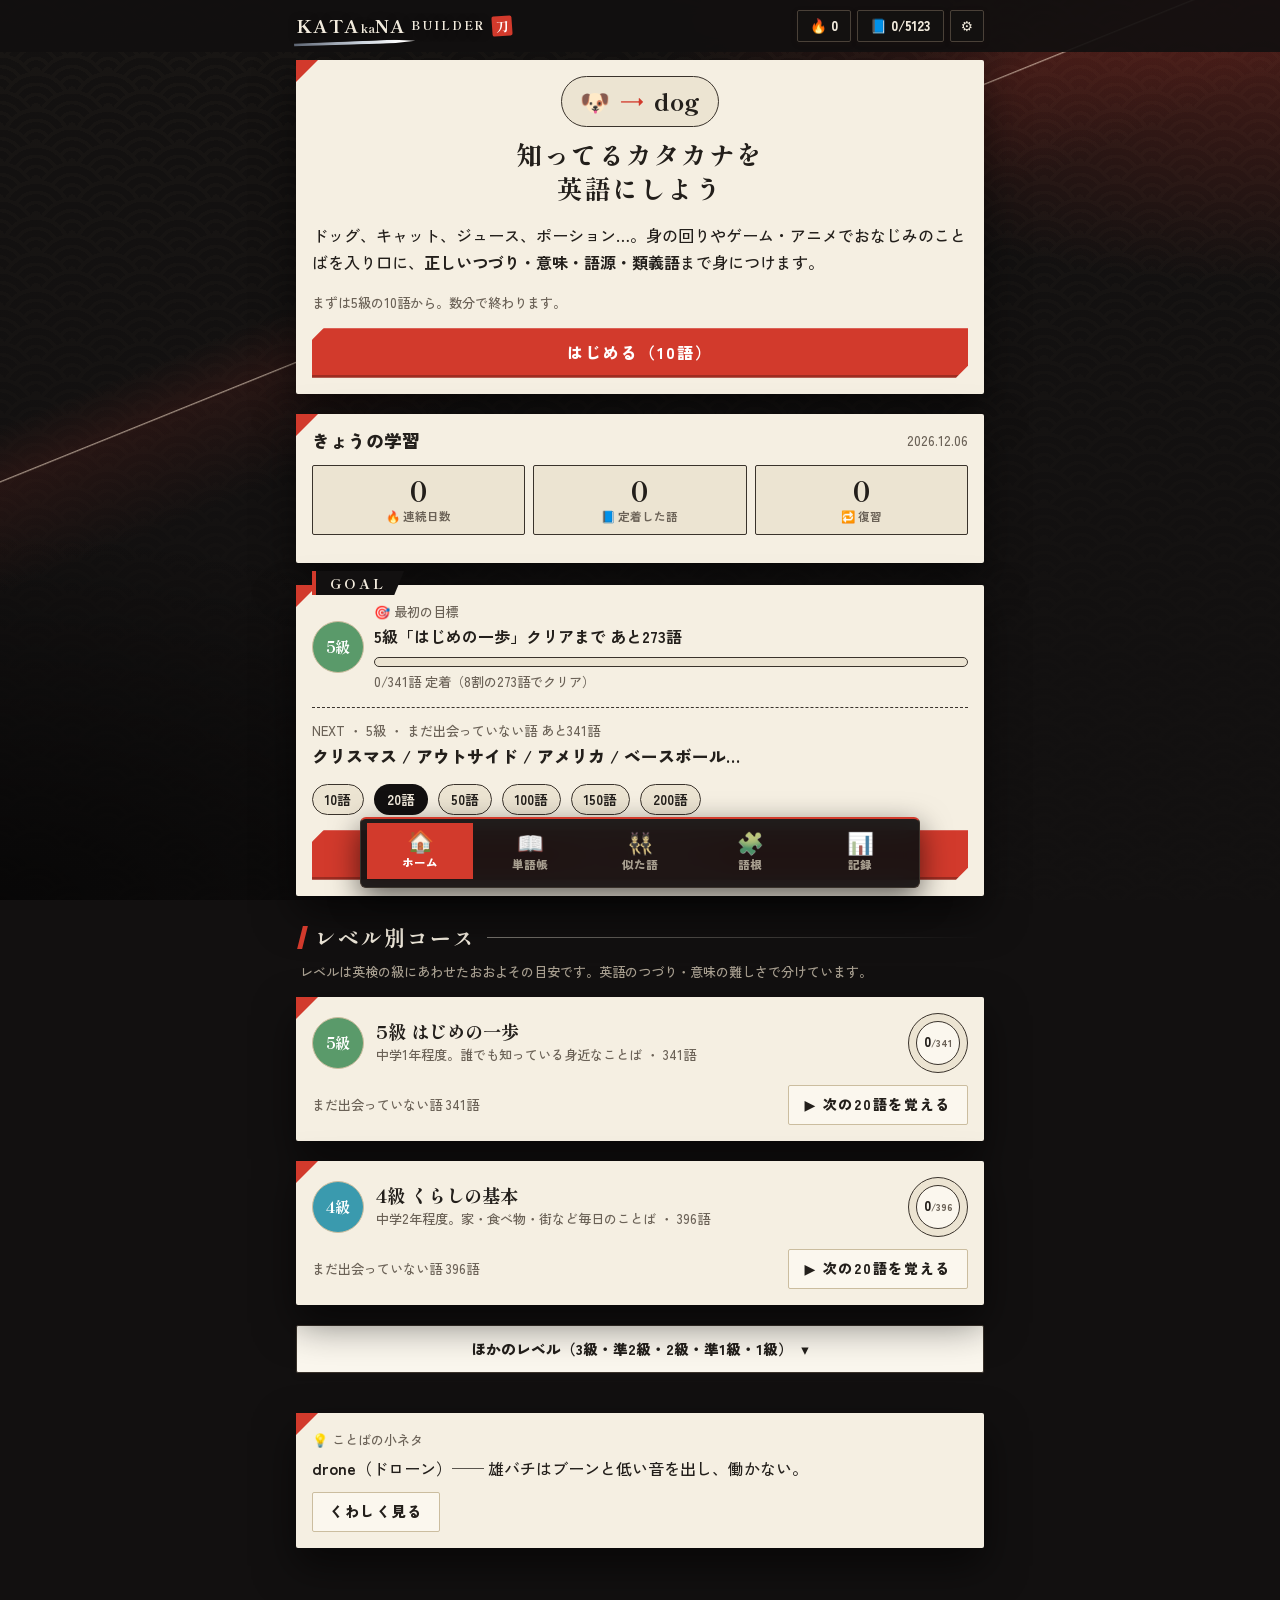
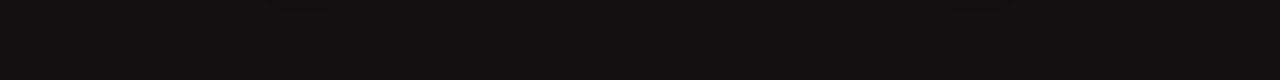
==== commit 1adc5ca6: "UX を改善する：最初の10語・復習の問題数・戻る操作・キーボード・自動で次へ・ホーム画面に追加 - 語数の選択肢に 10／20語を足し、初期値を20語、はじめての1回を10語にする - 復習の1回の" ====
--- a/index.html
+++ b/index.html
@@ -19,6 +19,12 @@
   <meta property="og:locale" content="ja_JP">
   <meta name="twitter:card" content="summary_large_image">
   <link rel="icon" href="data:image/svg+xml,<svg xmlns='http://www.w3.org/2000/svg' viewBox='0 0 100 100'><text y='.9em' font-size='90'>🗡️</text></svg>">
+  <!-- ホーム画面に追加したときのアプリの情報（アイコンは scripts/ogp/render.mjs で作る） -->
+  <link rel="manifest" href="manifest.webmanifest">
+  <link rel="apple-touch-icon" href="icons/apple-touch-icon.png">
+  <meta name="apple-mobile-web-app-title" content="KATAkaNA">
+  <meta name="mobile-web-app-capable" content="yes">
+  <meta name="apple-mobile-web-app-capable" content="yes">
   <script>
     // 保存済みのテーマを描画前に当てる（ちらつき防止）。テーマの一覧は app.js の THEMES
     try {
@@ -41,7 +47,9 @@
     </div>
   </header>
 
-  <main id="view" aria-live="polite"></main>
+  <main id="view"></main>
+  <!-- 正誤だけを読み上げる（画面全体を aria-live にすると、描き直すたびに全部読まれる） -->
+  <div id="sr-status" class="sr-only" aria-live="polite"></div>
 
   <nav class="tabs" id="tabs">
     <button data-tab="home" class="active"><span>🏠</span>ホーム</button>
@@ -52,7 +60,7 @@
   </nav>
 
   <div class="modal" id="modal" hidden>
-    <div class="modal-body" role="dialog" aria-modal="true">
+    <div class="modal-body" role="dialog" aria-modal="true" tabindex="-1">
       <button class="close" id="modal-close" aria-label="閉じる">✕</button>
       <div id="modal-content"></div>
     </div>
--- a/app/style.css
+++ b/app/style.css
@@ -78,6 +78,7 @@
   --bg-color: #2a168f;
   --bg:
     radial-gradient(rgba(255, 255, 255, .09) 2px, transparent 2.5px) 0 0 / 24px 24px,
+    repeating-conic-gradient(from 0deg at 50% -10%, rgba(255, 255, 255, .07) 0 5deg, transparent 5deg 12deg),
     radial-gradient(120% 60% at 50% 0%, rgba(255, 122, 198, .35), transparent 60%),
     linear-gradient(170deg, #5b3cf5, #2a168f 70%);
   --text: #1d1747;
@@ -138,6 +139,7 @@
   --neon: #d2ff1f;
   --bg-color: #0d0d0f;
   --bg:
+    repeating-linear-gradient(0deg, rgba(255, 255, 255, .025) 0 1px, transparent 1px 3px),
     radial-gradient(rgba(255, 255, 255, .07) 1px, transparent 1.4px) 0 0 / 7px 7px,
     linear-gradient(118deg, transparent 0 62%, rgba(210, 255, 31, .10) 62% 70%, transparent 70% 74%, rgba(255, 64, 129, .08) 74% 77%, transparent 77%),
     linear-gradient(180deg, #151518, #0b0b0d);
@@ -355,6 +357,7 @@
 .spacer { flex: 1; min-width: 0; }
 .row { display: flex; gap: 10px; align-items: center; flex-wrap: wrap; }
 :focus-visible { outline: 3px solid var(--hi); outline-offset: 2px; }
+.sr-only { position: absolute; width: 1px; height: 1px; margin: -1px; overflow: hidden; clip: rect(0 0 0 0); white-space: nowrap; border: 0; }
 
 .display { font-family: var(--display); font-weight: 800; letter-spacing: .02em; }
 .section-title { font-family: var(--display); font-weight: 800; font-size: 1.3rem; color: var(--on-bg); margin: 28px 4px 14px; }
@@ -512,6 +515,22 @@
   color: var(--accent-text); background: var(--accent);
 }
 .next-words { font-weight: 800; font-size: 1.05rem; }
+.today .batch-pick { margin: 0 0 10px; }
+
+/* ホーム画面に追加の案内 */
+.install { border-color: var(--hi); }
+.install-icon { font-size: 1.8rem; line-height: 1; }
+
+/* いま学んでいるレベル以外のコース（たたんでおく） */
+.more-courses { margin: 0 0 20px; }
+.more-courses > summary {
+  list-style: none; cursor: pointer; display: flex; align-items: center; justify-content: center; gap: 8px; min-height: 48px;
+  margin-bottom: 20px; padding: 8px 16px; border-radius: var(--radius-sm); font-weight: 800; font-size: .92rem; color: var(--text);
+  background: var(--card-solid); border: var(--bw-sm) solid var(--edge); box-shadow: var(--shadow-sm);
+}
+.more-courses > summary::-webkit-details-marker { display: none; }
+.more-courses > summary::after { content: "▾"; transition: transform .2s; }
+.more-courses[open] > summary::after { transform: rotate(180deg); }
 
 .topic-badge {
   flex: none; width: 52px; height: 52px; border-radius: var(--radius-sm); display: grid; place-items: center; font-size: 1.6rem;
@@ -568,6 +587,7 @@
   display: inline-block; padding: 2px 12px; border-radius: 999px; font-size: .8rem; font-weight: 800;
   background: var(--accent); color: var(--accent-text);
 }
+.question .dir { font-weight: 700; }
 .prompt { font-size: 1.05rem; margin: 10px 0 4px; font-weight: 700; }
 .prompt .big { display: block; font-family: var(--display); font-weight: 800; font-size: 2.1rem; line-height: 1.35; margin: 4px 0; word-break: break-word; }
 .prompt .big.en { font-family: var(--latin); letter-spacing: .01em; }
@@ -617,6 +637,17 @@
 
 .helpers { display: flex; flex-wrap: wrap; gap: 8px; align-items: center; margin-top: 16px; padding-top: 14px; border-top: 2px dashed var(--line); }
 .helpers[hidden] { display: none; }
+/* キーボードの案内は、マウスで操作する画面（PC）だけに出す */
+.key-hint { display: none; margin: 12px 0 0; text-align: center; }
+@media (hover: hover) and (pointer: fine) { .key-hint { display: block; } }
+
+/* 「正解なら自動で次へ」：進むまでの時間をボタンの下の線で見せる */
+.btn.auto { position: relative; overflow: hidden; }
+.btn.auto::after {
+  content: ""; position: absolute; left: 0; bottom: 0; height: 4px; width: 100%; background: currentColor; opacity: .55;
+  transform-origin: left; animation: auto-next var(--auto-ms, 1.2s) linear both;
+}
+@keyframes auto-next { from { transform: scaleX(0); } }
 
 .tip { background: var(--card-2); border-radius: var(--radius-sm); padding: 10px 14px; margin-top: 10px; font-size: .9rem; border: var(--bw-sm) solid var(--edge); }
 .tip.warn { background: var(--warn-bg); border-color: var(--warn); border-left-width: 6px; }
@@ -662,6 +693,7 @@
 .drops { text-align: left; }
 .drops h4 { margin: 8px 0 6px; font-size: .95rem; }
 .drops h4:first-child { margin-top: 0; }
+.retry-btn { margin-bottom: 14px; }
 
 /* ---------- 単語帳 ---------- */
 .filters { display: grid; grid-template-columns: 1fr 1fr; gap: 8px; margin-bottom: 10px; }
@@ -784,6 +816,7 @@
   animation: sheet .3s cubic-bezier(.3, 1.3, .5, 1);
 }
 @keyframes sheet { from { transform: translateY(40px); opacity: 0; } }
+.modal-body:focus { outline: none; }
 .modal .close {
   position: absolute; top: 12px; right: 12px; z-index: 1; width: 42px; height: 42px; border-radius: var(--radius-sm); font-weight: 800;
   color: var(--text); background: var(--card-2); border: var(--bw-sm) solid var(--edge);
@@ -853,6 +886,32 @@
 [data-theme="stage"] .feedback .verdict { font-style: italic; letter-spacing: .04em; }
 [data-theme="stage"] .detail h4 { box-shadow: 0 3px 8px color-mix(in srgb, var(--area) 40%, transparent); }
 [data-theme="stage"] .modal-body { background: rgba(255, 255, 255, .96); backdrop-filter: blur(16px); }
+
+/* シグネチャー：ホログラムの縁取り（コースのカードは ::before を光に使うので除く）、光が走るボタン、イコライザーの見出し */
+[data-theme="stage"] .topbar {
+  background: rgba(248, 251, 255, .75); box-shadow: 0 0 0 100vmax rgba(248, 251, 255, .75); clip-path: inset(0 -100vmax);
+  -webkit-backdrop-filter: blur(14px); backdrop-filter: blur(14px);
+}
+[data-theme="stage"] .card:not(.topic) { border-color: transparent; }
+[data-theme="stage"] .card:not(.topic)::before {
+  content: ""; position: absolute; inset: calc(-1 * var(--bw)); padding: 1.5px; border-radius: inherit; pointer-events: none;
+  background: linear-gradient(120deg, #6fe3d6, #8fb2ff 30%, #f2a9ff 55%, #ffc9a0 78%, #6fe3d6);
+  -webkit-mask: linear-gradient(#000 0 0) content-box, linear-gradient(#000 0 0); -webkit-mask-composite: xor; mask-composite: exclude;
+}
+[data-theme="stage"] .btn:not(.secondary):not(.ghost) {
+  background: linear-gradient(110deg, transparent 38%, rgba(255, 255, 255, .6) 50%, transparent 62%) 0 0 / 300% 100% no-repeat, var(--face);
+  animation: stage-shine 4s ease-in-out infinite;
+}
+@keyframes stage-shine { 0%, 55% { background-position: 150% 0, 0 0; } 100% { background-position: -50% 0, 0 0; } }
+[data-theme="stage"] .section-title::before {
+  width: 20px; height: 20px; margin-right: 8px; border-radius: 0; transform: none;
+  background:
+    linear-gradient(#2fd3c3, #3aa6f2) 0 100% / 4px 55% no-repeat,
+    linear-gradient(#3aa6f2, #8f7dff) 8px 100% / 4px 100% no-repeat,
+    linear-gradient(#b58cff, #ff6fa8) 16px 100% / 4px 35% no-repeat;
+  animation: stage-eq 1.3s ease-in-out infinite alternate;
+}
+@keyframes stage-eq { to { background-size: 4px 95%, 4px 45%, 4px 80%; } }
 
 /* ---------- ポップ ---------- */
 [data-theme="pop"] .display,
@@ -906,14 +965,29 @@
 [data-theme="pop"] .modal .close { border-width: 3px; box-shadow: 0 3px 0 var(--ink); }
 [data-theme="pop"] .spell-slots span.filled { border-width: 2px; }
 
+/* シグネチャー：集中線の背景、ステッカーの BUILDER、★の見出し、カード右上の網点 */
+[data-theme="pop"] .topbar { background: #3a22c4; box-shadow: 0 0 0 100vmax #3a22c4, 0 4px 0 100vmax var(--ink); clip-path: inset(0 -100vmax -4px); }
+[data-theme="pop"] .brand .sub {
+  margin-left: .5em; padding: .15em .45em .1em; color: var(--ink); -webkit-text-stroke: 0; text-shadow: none; letter-spacing: .08em;
+  background: #ffd23f; border: 2.5px solid var(--ink); border-radius: 8px; box-shadow: 0 3px 0 var(--ink); transform: rotate(-5deg);
+}
+[data-theme="pop"] .section-title { transform: rotate(-1.5deg); transform-origin: left center; }
+[data-theme="pop"] .section-title::before { content: "★"; margin-right: .25em; color: #ffd23f; }
+[data-theme="pop"] .card::after {
+  content: ""; position: absolute; top: 0; right: 0; width: 120px; height: 80px; pointer-events: none; border-radius: 0 19px 0 0;
+  background: radial-gradient(#d9d3fb 2px, transparent 2.5px) 0 0 / 10px 10px;
+  -webkit-mask-image: radial-gradient(circle at 100% 0, #000, transparent 72%); mask-image: radial-gradient(circle at 100% 0, #000, transparent 72%);
+}
+
 /* ---------- ストリート ---------- */
 [data-theme="street"] .display,
 [data-theme="street"] .brand {
   font-weight: 400; color: #fff; font-style: normal; text-shadow: 3px 3px 0 var(--neon), 6px 6px 0 #000;
   transform: skewX(-8deg); display: inline-block;
 }
+[data-theme="street"] .brand { display: inline-flex; text-shadow: none; }
+[data-theme="street"] .display { text-shadow: -2px 0 #ff4081, 2px 0 #2ee6ff, 5px 5px 0 #000; }
 [data-theme="street"] .brand { --blade: var(--neon); }
-[data-theme="street"] .brand .blade::after { bottom: -.4em; box-shadow: none; }
 [data-theme="street"] .brand .sub { color: var(--neon); text-shadow: 3px 3px 0 #000; }
 [data-theme="street"] .welcome .display, [data-theme="street"] .result .display { display: block; }
 [data-theme="street"] .section-title {
@@ -969,6 +1043,20 @@
 [data-theme="street"] .stat-tile.hot { border-color: var(--neon); }
 [data-theme="street"] .welcome-art span { color: var(--neon); }
 
+/* シグネチャー：グリッチのタイトル、走査線、タブの上のハザードストライプ */
+[data-theme="street"] .topbar { background: #0d0d0f; box-shadow: 0 0 0 100vmax #0d0d0f, 0 2px 0 100vmax var(--neon); clip-path: inset(0 -100vmax -2px); }
+[data-theme="street"] .brand .blade { text-shadow: -2px 0 #ff4081, 2px 0 #2ee6ff; animation: street-glitch 5s steps(1) infinite; }
+@keyframes street-glitch {
+  0%, 92%, 100% { text-shadow: -2px 0 #ff4081, 2px 0 #2ee6ff; transform: none; }
+  94% { text-shadow: -5px 0 #ff4081, 4px 0 #2ee6ff; transform: translateX(2px); }
+  96% { text-shadow: 3px 0 #ff4081, -4px 0 #2ee6ff; transform: translateX(-2px); }
+}
+[data-theme="street"] .brand .blade::after { bottom: -.25em; }
+[data-theme="street"] .tabs::before {
+  content: ""; position: absolute; left: 0; right: 0; top: -10px; height: 6px; pointer-events: none;
+  background: repeating-linear-gradient(-45deg, var(--neon) 0 8px, transparent 8px 16px);
+}
+
 /* ---------- ノーブル ---------- */
 [data-theme="noble"] .display,
 [data-theme="noble"] .brand {
@@ -1022,6 +1110,28 @@
 [data-theme="noble"] .prompt .big, [data-theme="noble"] .stat-tile b, [data-theme="noble"] .result-grid b { font-family: var(--display); }
 [data-theme="noble"] .welcome-art span { color: #b8914a; }
 
+/* シグネチャー：カード四隅の金具、光が流れる金のタイトル */
+[data-theme="noble"] .topbar {
+  background: rgba(17, 22, 44, .9); box-shadow: 0 0 0 100vmax rgba(17, 22, 44, .9), 0 1px 0 100vmax rgba(211, 188, 142, .45);
+  clip-path: inset(0 -100vmax -1px); -webkit-backdrop-filter: blur(10px); backdrop-filter: blur(10px);
+}
+[data-theme="noble"] .brand::before { content: "✦"; margin-right: .4em; font-size: .7em; color: #e1bd6e; }
+[data-theme="noble"] .brand > span {
+  background: linear-gradient(100deg, #e1bd6e 0 34%, #fff6d8 46%, #fff3cf 50%, #e1bd6e 62%, #e1bd6e) 0 0 / 300% 100%;
+  -webkit-background-clip: text; background-clip: text; animation: noble-shine 6s ease-in-out infinite;
+}
+@keyframes noble-shine { 0%, 50% { background-position: 100% 0; } 100% { background-position: 0 0; } }
+[data-theme="noble"] .section-title::before { content: "✦"; font-size: .85rem; }
+[data-theme="noble"] .card:not(.feedback)::before {
+  content: ""; position: absolute; inset: 2px; pointer-events: none; --c: linear-gradient(#b8914a, #b8914a);
+  background:
+    var(--c) top left / 18px 2px, var(--c) top left / 2px 18px,
+    var(--c) top right / 18px 2px, var(--c) top right / 2px 18px,
+    var(--c) bottom left / 18px 2px, var(--c) bottom left / 2px 18px,
+    var(--c) bottom right / 18px 2px, var(--c) bottom right / 2px 18px;
+  background-repeat: no-repeat;
+}
+
 /* ---------- 和（既定。墨の地、和紙のカード、朱の差し色。斬ったような角と刀身の線がシグネチャー） ---------- */
 [data-theme="wa"] .display,
 [data-theme="wa"] .brand { font-weight: 800; letter-spacing: .06em; }
